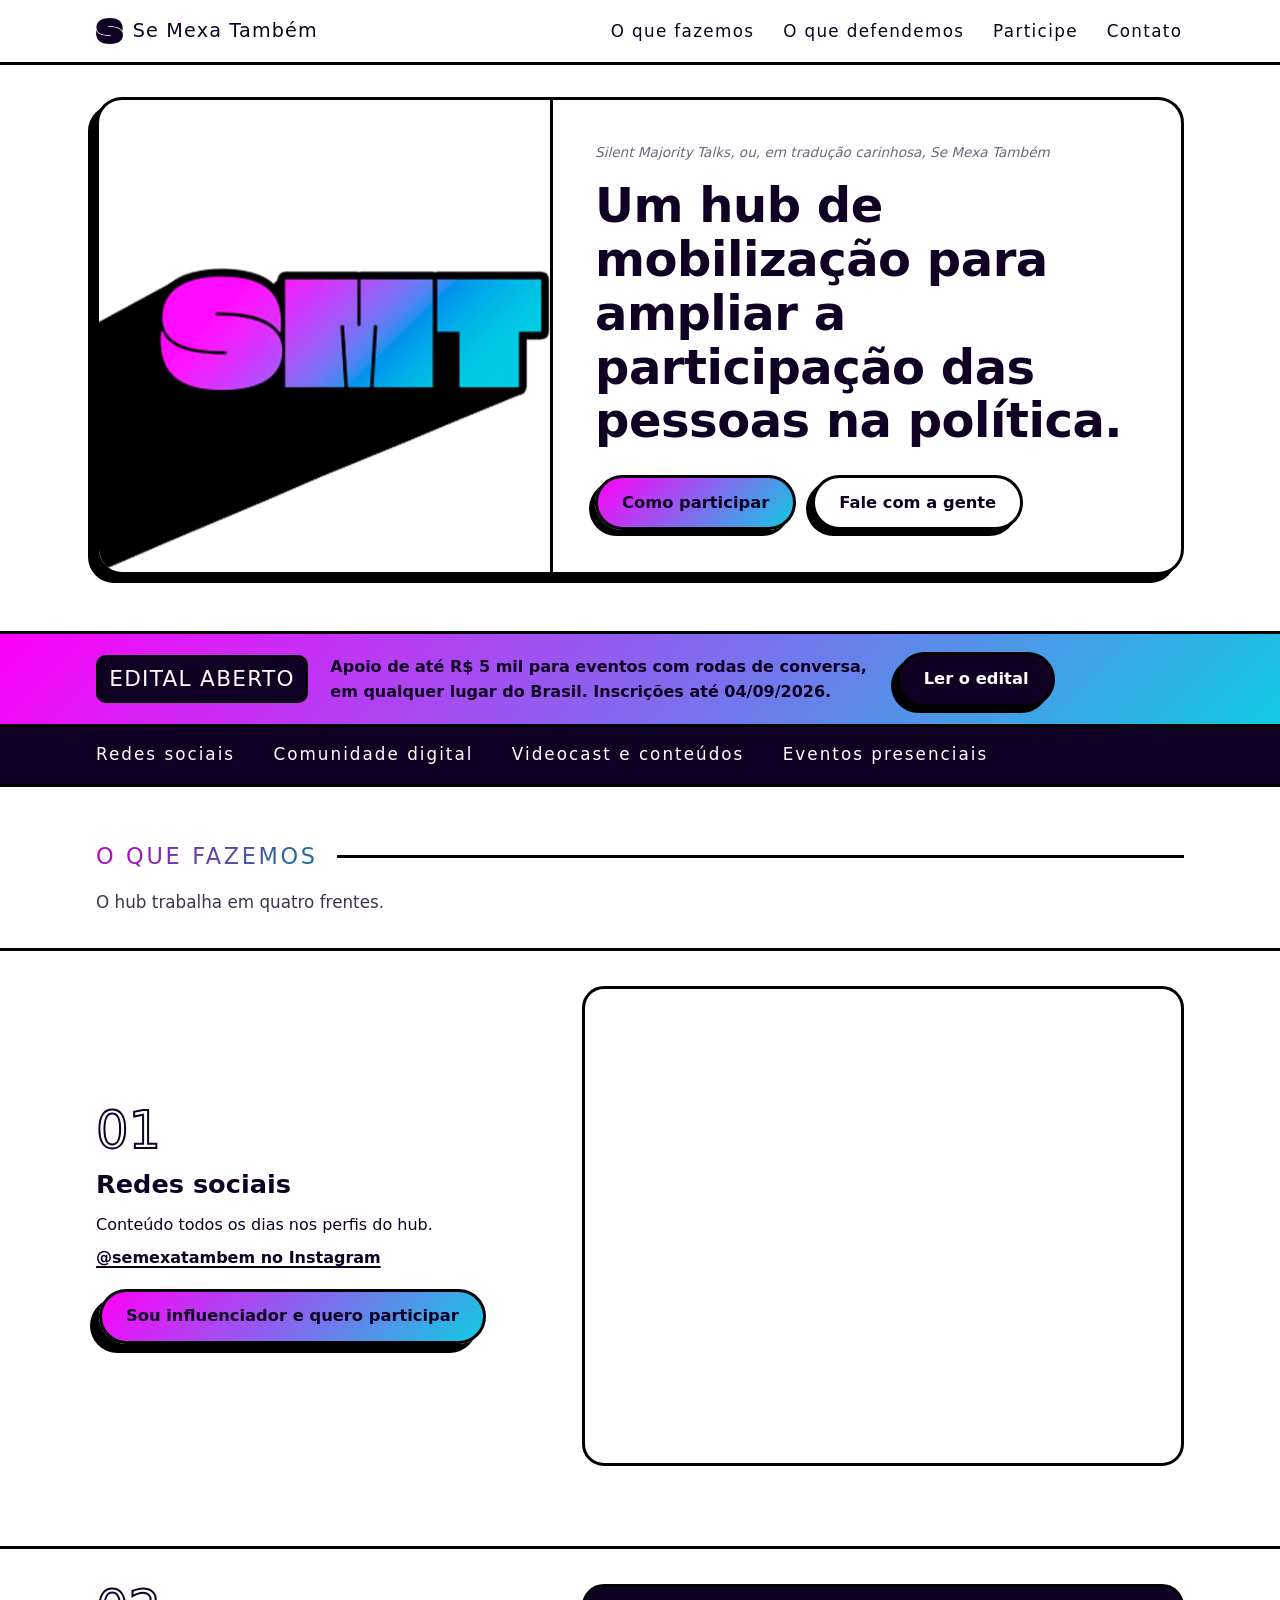
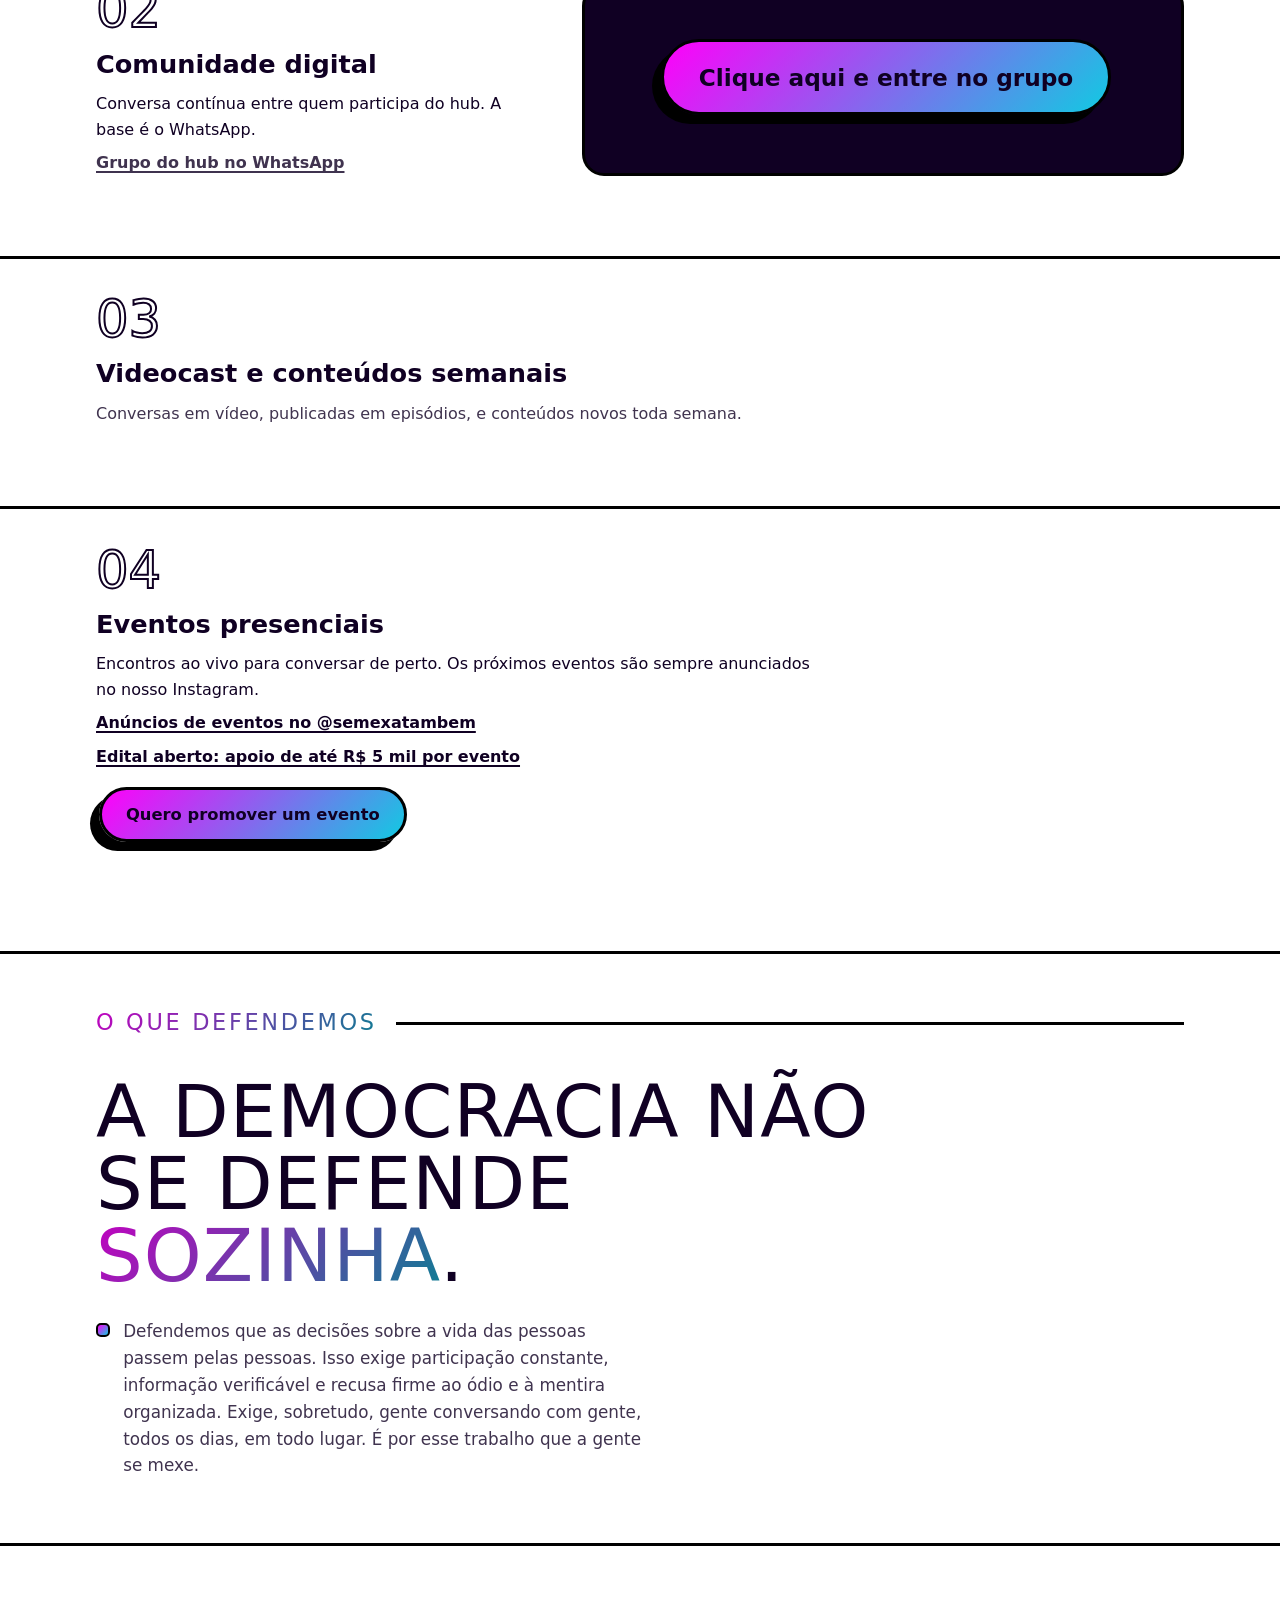
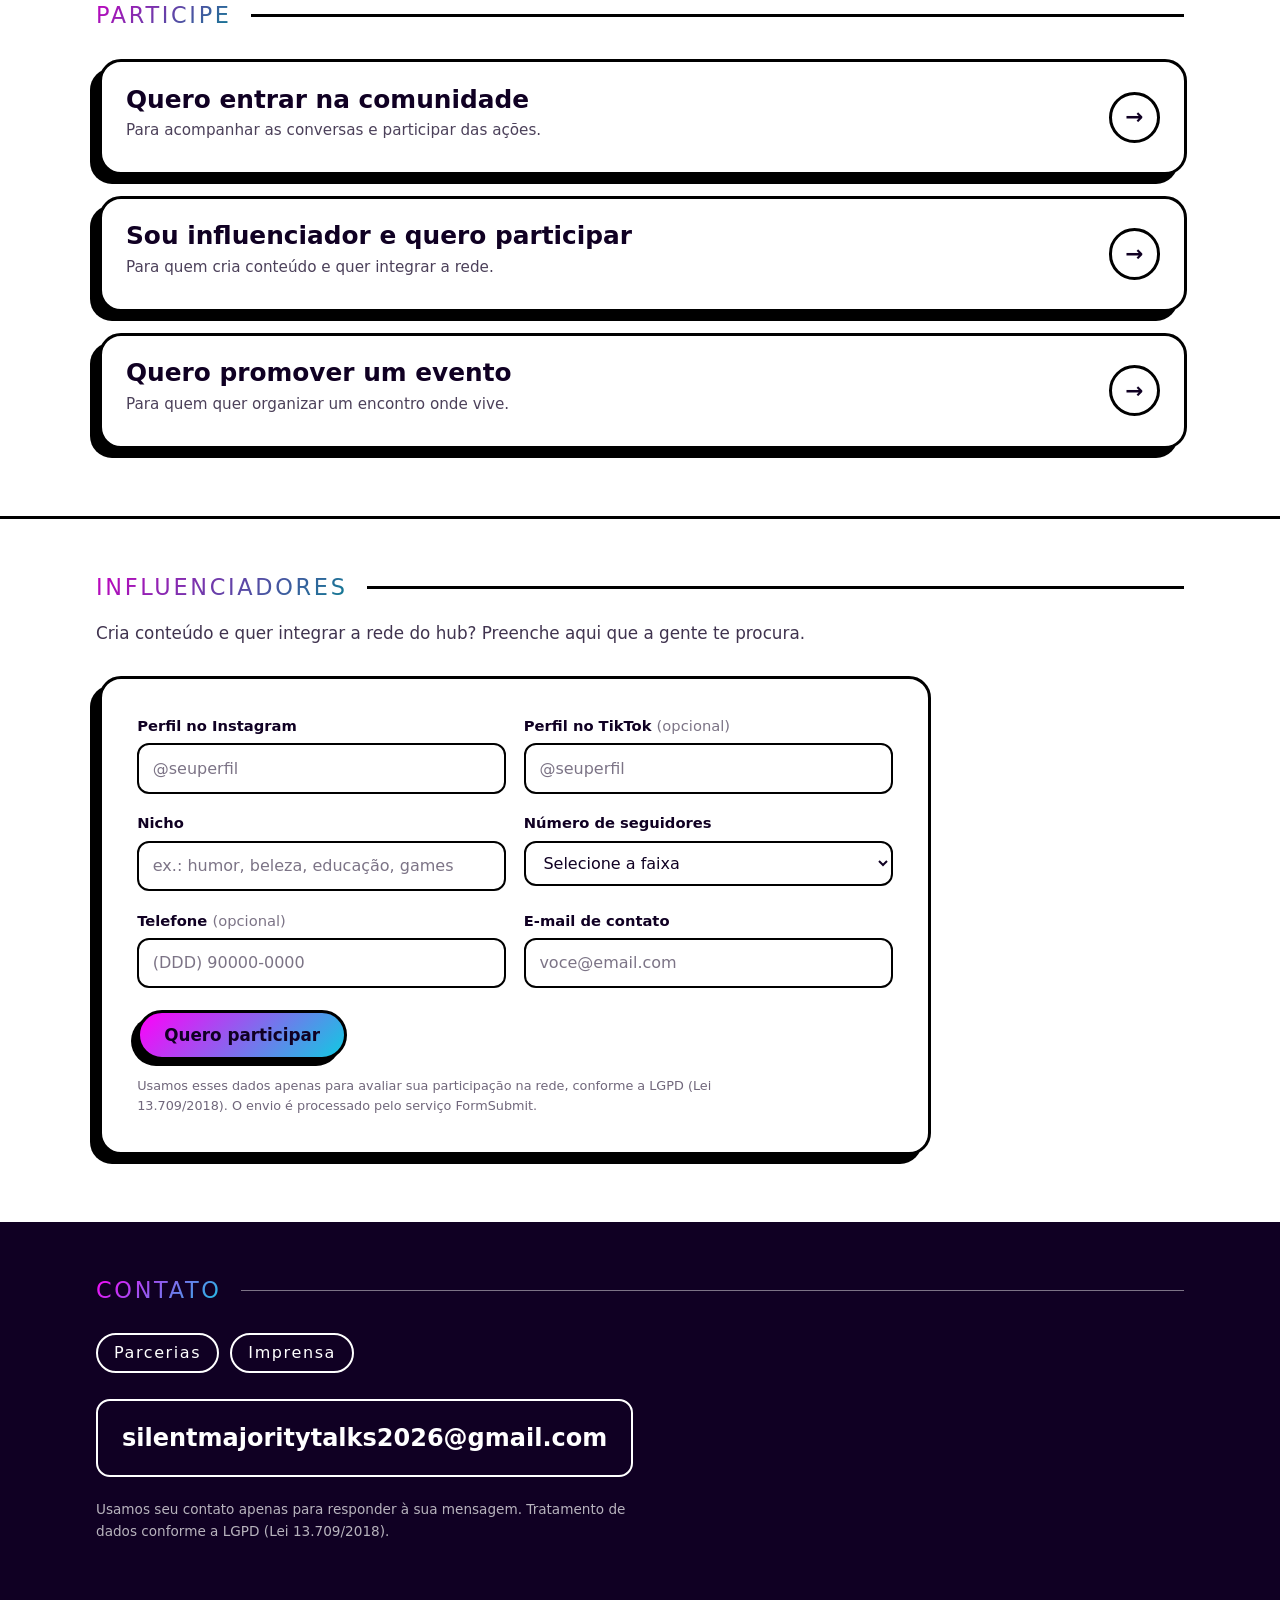
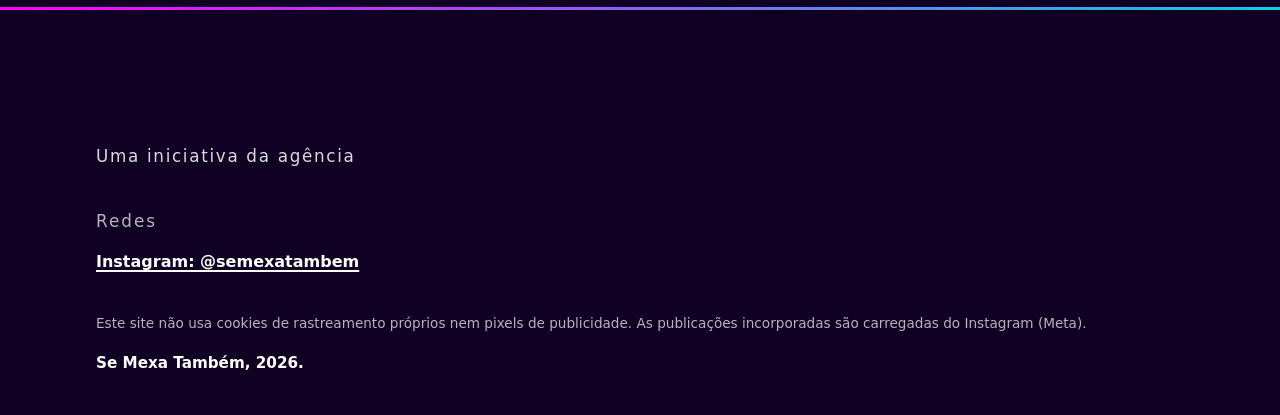
==== index.html @ c40f7492 "Assinatura de rolagem: stickers assentam ao entrar na leitura (home) e o edital se pauta e rubrica a" ====
<!DOCTYPE html>
<!-- sem scripts escondidos, sem pixels de publicidade. o único conteúdo de terceiros é o embed do instagram. -->
<html lang="pt-BR">
<head>
  <meta charset="UTF-8">
  <!-- trava anti-clickjacking; qualquer edição neste script exige recalcular o hash sha256 da CSP abaixo -->
  <script>if(self!==top){try{top.location.replace(self.location.href)}catch(e){document.documentElement.hidden=true}}</script>
  <meta http-equiv="Content-Security-Policy" content="default-src 'none'; script-src 'self' 'sha256-ZDh8eKhxdZ0gR7tjtRIsDl2L5FKJYBv1Ele5NmzBao4='; style-src 'self'; img-src 'self'; font-src 'self'; frame-src https://www.instagram.com https://instagram.com; form-action 'self' https://formsubmit.co; base-uri 'none'">
  <meta name="referrer" content="strict-origin-when-cross-origin">
  <meta name="viewport" content="width=device-width, initial-scale=1.0">
  <title>Se Mexa Também</title>
  <meta name="description" content="Se Mexa Também (SMT): hub de mobilização cívica para ampliar a participação das pessoas na política.">
  <meta name="theme-color" content="#ffffff">
  <link rel="preload" href="assets/fonts/bebasneue-400.woff2" as="font" type="font/woff2" crossorigin>
  <link rel="preload" href="assets/fonts/baloo2-600.woff2" as="font" type="font/woff2" crossorigin>
  <link rel="preload" href="assets/fonts/inter-400.woff2" as="font" type="font/woff2" crossorigin>
  <link rel="preconnect" href="https://www.instagram.com">

  <!-- Open Graph -->
  <link rel="canonical" href="https://semexatambem.com/">
  <meta property="og:site_name" content="Se Mexa Também">
  <meta property="og:type" content="website">
  <meta property="og:title" content="Se Mexa Também">
  <meta property="og:description" content="Hub de mobilização cívica para ampliar a participação das pessoas na política.">
  <meta property="og:image" content="https://semexatambem.com/assets/og.png">
  <meta property="og:image:width" content="1200">
  <meta property="og:image:height" content="630">
  <meta property="og:image:alt" content="Se Mexa Também: hub de mobilização cívica">
  <meta property="og:locale" content="pt_BR">
  <meta property="og:url" content="https://semexatambem.com/">
  <meta name="twitter:card" content="summary_large_image">

  <link rel="icon" type="image/svg+xml" href="assets/favicon.svg">
  <link rel="icon" type="image/png" sizes="64x64" href="assets/favicon-64.png">
  <link rel="apple-touch-icon" href="assets/apple-touch-icon.png">

  <link rel="stylesheet" href="css/style.css?v=45">

  <script type="application/ld+json">{"@context":"https://schema.org","@type":"Organization","name":"Se Mexa Também","alternateName":["SMT","Silent Majority Talks"],"url":"https://semexatambem.com/","logo":"https://semexatambem.com/assets/og.png","email":"silentmajoritytalks2026@gmail.com","sameAs":["https://www.instagram.com/semexatambem"]}</script>
</head>
<body>

  <a class="pular" href="#o-que-fazemos">Pular para o conteúdo</a>

  <header class="topo">
    <nav class="container topo__nav" aria-label="Navegação principal">
      <a class="topo__marca" href="#inicio" aria-label="Se Mexa Também, voltar ao início">
        <img class="topo__s" src="assets/marca/s-escuro-topo.png" alt="" width="108" height="100">
        <span class="topo__nome">Se Mexa Também</span>
      </a>
      <button class="topo__menu-botao" aria-expanded="false" aria-controls="menu">
        <span class="visualmente-oculto">Menu</span>
        <span class="topo__menu-linha" aria-hidden="true"></span>
        <span class="topo__menu-linha" aria-hidden="true"></span>
        <span class="topo__menu-linha" aria-hidden="true"></span>
      </button>
      <ul class="topo__links" id="menu">
        <li><a href="#o-que-fazemos">O que fazemos</a></li>
        <li><a href="#defendemos">O que defendemos</a></li>
        <li><a href="#participe">Participe</a></li>
        <li><a href="#contato">Contato</a></li>
      </ul>
    </nav>
    <div class="fio-leitura" aria-hidden="true"></div>
  </header>

  <main id="inicio">
    <div class="container" id="aviso-recebido" role="status" hidden>
      <p class="aviso-recebido__texto">Recebido! A gente entra em contato. Obrigado por se mexer.</p>
    </div>

    <!-- ============ HERO ============ -->
    <section class="hero" aria-labelledby="titulo-hero">
      <div class="container">
        <div class="hero__quadro">
          <div class="hero__arte">
            <img src="assets/logo-smt.png" alt="SMT" width="976" height="658" fetchpriority="high">
          </div>
          <div class="hero__texto">
            <p class="hero__traducao">Silent Majority Talks, ou, em tradução carinhosa, Se Mexa Também</p>
            <h1 id="titulo-hero" class="hero__titulo">Um hub de mobilização para ampliar a participação das pessoas na política.</h1>
            <div class="hero__botoes">
              <a class="botao botao--grad apertavel" href="#participe">Como participar</a>
              <a class="botao botao--linha apertavel" href="#contato">Fale com a gente</a>
            </div>
          </div>
        </div>
      </div>
    </section>

    <!-- ============ CHAMADA DO EDITAL ============ -->
    <aside class="faixa-edital" aria-label="Edital de eventos aberto">
      <div class="container faixa-edital__linha">
        <p class="faixa-edital__dizer">Edital aberto</p>
        <p class="faixa-edital__texto">Apoio de até R$ 5 mil para eventos com rodas de conversa, em qualquer lugar do Brasil. Inscrições até 04/09/2026.</p>
        <a class="botao botao--tinta apertavel" href="/edital/">Ler o edital</a>
      </div>
    </aside>

    <!-- ============ FAIXA-ÍNDICE ============ -->
    <nav class="faixa" aria-label="Frentes do hub">
      <div class="container faixa__trilho">
        <a href="#redes">Redes sociais</a>
        <a href="#comunidade">Comunidade digital</a>
        <a href="#videocast">Videocast e conteúdos</a>
        <a href="#eventos">Eventos presenciais</a>
      </div>
    </nav>

    <!-- ============ O QUE FAZEMOS ============ -->
    <section class="secao" id="o-que-fazemos" aria-labelledby="titulo-fazemos">
      <div class="container">
        <div class="cabeca">
          <h2 id="titulo-fazemos" class="dizer">O que fazemos</h2>
        </div>
        <p class="apoio">O hub trabalha em quatro frentes.</p>
      </div>

      <article class="bloco" id="redes">
        <div class="container bloco__grade">
          <div class="bloco__info">
            <p class="bloco__numero" aria-hidden="true">01</p>
            <h3 class="bloco__titulo">Redes sociais</h3>
            <p>Conteúdo todos os dias nos perfis do hub.</p>
            <p class="bloco__link"><a href="https://www.instagram.com/semexatambem" target="_blank" rel="noopener">@semexatambem no Instagram<span class="visualmente-oculto"> (abre em nova aba)</span></a></p>
            <p class="bloco__acao"><a class="botao botao--grad apertavel" href="#influenciador">Sou influenciador e quero participar</a></p>
          </div>
          <div class="midia midia--ig">
            <iframe class="midia__iframe" src="https://www.instagram.com/semexatambem/embed/" title="Publicações do Instagram do SMT" loading="lazy"></iframe>
          </div>
        </div>
      </article>

      <article class="bloco" id="comunidade">
        <div class="container bloco__grade">
          <div class="bloco__info">
            <p class="bloco__numero" aria-hidden="true">02</p>
            <h3 class="bloco__titulo">Comunidade digital</h3>
            <p>Conversa contínua entre quem participa do hub. A base é o WhatsApp.</p>
            <p class="bloco__link"><a href="https://chat.whatsapp.com/IvheIKtYqjG6XoCs2YIhWe" target="_blank" rel="noopener">Grupo do hub no WhatsApp<span class="visualmente-oculto"> (abre em nova aba)</span></a></p>
          </div>
          <div class="midia midia--convite">
            <a class="botao botao--grad apertavel botao--gigante" href="https://chat.whatsapp.com/IvheIKtYqjG6XoCs2YIhWe" target="_blank" rel="noopener">Clique aqui e entre no grupo<span class="visualmente-oculto"> (abre em nova aba)</span></a>
          </div>
        </div>
      </article>

      <article class="bloco" id="videocast">
        <div class="container bloco__grade">
          <div class="bloco__info">
            <p class="bloco__numero" aria-hidden="true">03</p>
            <h3 class="bloco__titulo">Videocast e conteúdos semanais</h3>
            <p>Conversas em vídeo, publicadas em episódios, e conteúdos novos toda semana.</p>
          </div>
        </div>
      </article>

      <article class="bloco" id="eventos">
        <div class="container bloco__grade">
          <div class="bloco__info">
            <p class="bloco__numero" aria-hidden="true">04</p>
            <h3 class="bloco__titulo">Eventos presenciais</h3>
            <p>Encontros ao vivo para conversar de perto. Os próximos eventos são sempre anunciados no nosso Instagram.</p>
            <p class="bloco__link"><a href="https://www.instagram.com/semexatambem" target="_blank" rel="noopener">Anúncios de eventos no @semexatambem<span class="visualmente-oculto"> (abre em nova aba)</span></a></p>
            <p class="bloco__link"><a href="/edital/">Edital aberto: apoio de até R$ 5 mil por evento</a></p>
            <p class="bloco__acao"><a class="botao botao--grad apertavel" href="/edital/">Quero promover um evento</a></p>
          </div>
        </div>
      </article>
    </section>

    <!-- ============ O QUE DEFENDEMOS ============ -->
    <section class="secao secao--fio" id="defendemos" aria-labelledby="titulo-defendemos">
      <div class="container">
        <div class="cabeca">
          <h2 id="titulo-defendemos" class="dizer">O que defendemos</h2>
        </div>
        <p class="convicao">A democracia não se defende <span>sozinha</span>.</p>
        <p class="apoio apoio--marcado">Defendemos que as decisões sobre a vida das pessoas passem pelas pessoas. Isso exige participação constante, informação verificável e recusa firme ao ódio e à mentira organizada. Exige, sobretudo, gente conversando com gente, todos os dias, em todo lugar. É por esse trabalho que a gente se mexe.</p>
      </div>
    </section>

    <!-- ============ PARTICIPE ============ -->
    <section class="secao secao--fio" id="participe" aria-labelledby="titulo-participe">
      <div class="container">
        <div class="cabeca">
          <h2 id="titulo-participe" class="dizer">Participe</h2>
        </div>

        <div class="portas">
          <a class="porta apertavel" href="https://chat.whatsapp.com/IvheIKtYqjG6XoCs2YIhWe" target="_blank" rel="noopener">
            <span class="porta__miolo">
              <span class="porta__titulo">Quero entrar na comunidade<span class="visualmente-oculto"> (abre em nova aba)</span></span>
              <span class="porta__desc">Para acompanhar as conversas e participar das ações.</span>
              <span class="porta__assunto"><span><b>destino:</b> grupo do hub no WhatsApp</span></span>
            </span>
            <span class="porta__disco" aria-hidden="true">&rarr;</span>
          </a>
          <a class="porta apertavel" href="#influenciador">
            <span class="porta__miolo">
              <span class="porta__titulo">Sou influenciador e quero participar</span>
              <span class="porta__desc">Para quem cria conteúdo e quer integrar a rede.</span>
              <span class="porta__assunto"><span><b>destino:</b> formulário rápido, seis campos</span></span>
            </span>
            <span class="porta__disco" aria-hidden="true">&rarr;</span>
          </a>
          <a class="porta apertavel" href="/edital/">
            <span class="porta__miolo">
              <span class="porta__titulo">Quero promover um evento</span>
              <span class="porta__desc">Para quem quer organizar um encontro onde vive.</span>
              <span class="porta__assunto"><span><b>destino:</b> edital de eventos, inscrições até 04/09/2026</span></span>
            </span>
            <span class="porta__disco" aria-hidden="true">&rarr;</span>
          </a>
        </div>
      </div>
    </section>

    <!-- ============ INFLUENCIADORES ============ -->
    <section class="secao secao--fio" id="influenciador" aria-labelledby="titulo-influenciador">
      <div class="container">
        <div class="cabeca">
          <h2 id="titulo-influenciador" class="dizer">Influenciadores</h2>
        </div>
        <p class="apoio">Cria conteúdo e quer integrar a rede do hub? Preenche aqui que a gente te procura.</p>

        <form class="formulario" action="https://formsubmit.co/silentmajoritytalks2026@gmail.com" method="POST">
          <input type="hidden" name="_subject" value="Sou influenciador e quero participar">
          <input type="hidden" name="_template" value="table">
          <input type="hidden" name="_next" value="https://semexatambem.com/?enviado=1">
          <input type="text" name="_honey" class="visualmente-oculto" tabindex="-1" autocomplete="off" aria-hidden="true">

          <div class="formulario__grade">
            <label class="campo">
              <span class="campo__rotulo">Perfil no Instagram</span>
              <input type="text" name="Instagram" placeholder="@seuperfil" required>
            </label>
            <label class="campo">
              <span class="campo__rotulo">Perfil no TikTok <em>(opcional)</em></span>
              <input type="text" name="TikTok" placeholder="@seuperfil">
            </label>
            <label class="campo">
              <span class="campo__rotulo">Nicho</span>
              <input type="text" name="Nicho" placeholder="ex.: humor, beleza, educação, games" required>
            </label>
            <label class="campo">
              <span class="campo__rotulo">Número de seguidores</span>
              <select name="Seguidores" required>
                <option value="" selected disabled>Selecione a faixa</option>
                <option>até 10 mil</option>
                <option>10 mil a 50 mil</option>
                <option>50 mil a 200 mil</option>
                <option>200 mil a 1 milhão</option>
                <option>mais de 1 milhão</option>
              </select>
            </label>
            <label class="campo">
              <span class="campo__rotulo">Telefone <em>(opcional)</em></span>
              <input type="tel" name="Telefone" placeholder="(DDD) 90000-0000" autocomplete="tel">
            </label>
            <label class="campo">
              <span class="campo__rotulo">E-mail de contato</span>
              <input type="email" name="Email" placeholder="voce@email.com" autocomplete="email" required>
            </label>
          </div>

          <button class="botao botao--grad apertavel formulario__enviar" type="submit">Quero participar</button>
          <p class="formulario__nota">Usamos esses dados apenas para avaliar sua participação na rede, conforme a LGPD (Lei 13.709/2018). O envio é processado pelo serviço FormSubmit.</p>
        </form>
      </div>
    </section>

    <!-- ============ CONTATO ============ -->
    <section class="secao secao-escura" id="contato" aria-labelledby="titulo-contato">
      <div class="container">
        <div class="cabeca cabeca--escura">
          <h2 id="titulo-contato" class="dizer">Contato</h2>
        </div>
        <ul class="chips" aria-label="Assuntos">
          <li><a href="mailto:silentmajoritytalks2026@gmail.com?subject=Parcerias">Parcerias</a></li>
          <li><a href="mailto:silentmajoritytalks2026@gmail.com?subject=Imprensa">Imprensa</a></li>
        </ul>
        <a class="contato__email" href="mailto:silentmajoritytalks2026@gmail.com">silentmajoritytalks2026@gmail.com</a>
        <p class="contato__nota">Usamos seu contato apenas para responder à sua mensagem. Tratamento de dados conforme a LGPD (Lei 13.709/2018).</p>
      </div>
    </section>

  </main>

  <!-- ============ RODAPÉ ============ -->
  <footer class="rodape">
    <div class="rodape__fio" aria-hidden="true"></div>
    <div class="container">
      <img class="rodape__marca" src="assets/marca/smt-branco.png" alt="SMT" width="825" height="247" loading="lazy">
      <p class="rodape__iniciativa">Uma iniciativa da agência <img src="assets/marca/indica-branco-rodape.png" alt="INDICA" width="320" height="96" loading="lazy"></p>
      <div class="rodape__bloco">
        <h3 class="rodape__titulo">Redes</h3>
        <ul class="rodape__redes">
          <li><a class="rodape__link" href="https://www.instagram.com/semexatambem" target="_blank" rel="noopener">Instagram: @semexatambem<span class="visualmente-oculto"> (abre em nova aba)</span></a></li>
        </ul>
      </div>
      <p class="rodape__privacidade">Este site não usa cookies de rastreamento próprios nem pixels de publicidade. As publicações incorporadas são carregadas do Instagram (Meta).</p>
      <p class="rodape__assinatura">Se Mexa Também, 2026.</p>
    </div>
  </footer>

  <script src="js/main.js?v=21"></script>
</body>
</html>
---- css/style.css ----
/* ==========================================================================
   Silent Majority Talks
   Sistema: linhas pretas 3px como organizador; molduras sticker (borda preta,
   sombra dura para baixo-esquerda, como a sombra do logo); degradê da marca
   só em dizeres, chips e fios; base branca, tinta #100023, escuro no fecho.
   ========================================================================== */

/* ---- Fontes self-hosted (zero requisição externa) ---- */

@font-face {
  font-family: "Baloo 2";
  font-style: normal;
  font-weight: 600;
  font-display: swap;
  src: url("../assets/fonts/baloo2-600.woff2") format("woff2");
}
@font-face {
  font-family: "Inter";
  font-style: normal;
  font-weight: 400;
  font-display: swap;
  src: url("../assets/fonts/inter-400.woff2") format("woff2");
}
@font-face {
  font-family: "Bebas Neue";
  font-style: normal;
  font-weight: 400;
  font-display: swap;
  src: url("../assets/fonts/bebasneue-400.woff2") format("woff2");
}

@font-face {
  font-family: "Inter";
  font-style: italic;
  font-weight: 100 900;
  font-display: swap;
  src: url("../assets/fonts/inter-italic.woff2") format("woff2");
}

/* ---- Tema ---- */

:root {
  --tinta: #100023;
  --preto: #000000;
  --branco: #ffffff;
  --rosa: #ff00fa;
  --azul: #11cae2;
  --rosa-texto: #c400c0;
  --azul-texto: #0b7f92;
  --grad-texto: linear-gradient(135deg, var(--rosa-texto), var(--azul-texto));
  --sombra-quadro: -8px 8px 0 var(--preto);
  --grad: linear-gradient(135deg, var(--rosa), var(--azul));

  --fonte-titulo: "Baloo 2", "Avenir Next", system-ui, sans-serif;
  --fonte-dizeres: "Bebas Neue", "Baloo 2", system-ui, sans-serif;
  --fonte-texto: "Inter", system-ui, -apple-system, sans-serif;

  --fio: 3px solid var(--preto);
  --sombra-repouso: -6px 6px 0 var(--preto);
  --sombra-alta: -9px 9px 0 var(--preto);
  --sombra-baixa: -3px 3px 0 var(--preto);
}

/* ---- Base ---- */

*, *::before, *::after { box-sizing: border-box; }

html {
  scroll-behavior: smooth;
  scroll-padding-top: 5rem;
}

@media (prefers-reduced-motion: reduce) {
  html { scroll-behavior: auto; }
}

body {
  margin: 0;
  font-family: var(--fonte-texto);
  font-size: 1rem;
  line-height: 1.6;
  color: var(--tinta);
  background: var(--branco);
  -webkit-font-smoothing: antialiased;
}

img { max-width: 100%; height: auto; }

h1, h2, h3 { margin: 0; }
p { margin: 0; }

.container {
  width: min(100% - 2.5rem, 68rem);
  margin-inline: auto;
}

.visualmente-oculto {
  position: absolute;
  width: 1px; height: 1px;
  padding: 0; margin: -1px;
  overflow: hidden;
  clip: rect(0 0 0 0);
  white-space: nowrap;
  border: 0;
}

.pular {
  position: absolute;
  left: 1rem;
  top: -4rem;
  z-index: 100;
  background: var(--tinta);
  color: var(--branco);
  padding: 0.6rem 1.2rem;
  border-radius: 0 0 12px 12px;
  text-decoration: none;
  transition: top 0.2s ease;
}
.pular:focus { top: 0; }

::selection { background: var(--rosa); color: var(--preto); }

:focus-visible {
  outline: 3px solid var(--preto);
  outline-offset: 3px;
}
.secao-escura :focus-visible,
.rodape :focus-visible,
.faixa :focus-visible { outline-color: var(--branco); }

@media (max-width: 759.98px) {
  .topo__links :focus-visible { outline-color: var(--branco); }
}

/* ---- Interação única dos elementos sticker clicáveis ---- */

.apertavel {
  box-shadow: var(--sombra-repouso);
  transition: transform 0.12s ease, box-shadow 0.12s ease;
  -webkit-tap-highlight-color: transparent;
}

@media (hover: hover) {
  .apertavel:hover {
    transform: translate(3px, -3px);
    box-shadow: var(--sombra-alta);
  }
}
.apertavel:active {
  transform: translate(-3px, 3px);
  box-shadow: var(--sombra-baixa);
}

/* ---- Botões ---- */

.botao {
  display: inline-block;
  font-family: var(--fonte-titulo);
  font-weight: 700;
  font-size: 1.02rem;
  color: var(--tinta);
  text-decoration: none;
  padding: 0.72rem 1.5rem;
  border: var(--fio);
  border-radius: 999px;
}
.botao--grad { background-image: var(--grad); }
.botao--linha { background: var(--branco); }

.botao--tinta {
  background: var(--tinta);
  color: var(--branco);
}

/* ---- Chip de placeholder (herda a cor do contexto) ---- */

/* ==========================================================================
   Topo
   ========================================================================== */

.topo {
  position: sticky;
  top: 0;
  z-index: 50;
  background: var(--branco);
  border-bottom: var(--fio);
}

.topo__nav {
  position: relative;
  display: flex;
  align-items: center;
  justify-content: space-between;
  gap: 1rem;
  padding-block: 0.7rem;
}

.topo__marca {
  display: flex;
  align-items: center;
  gap: 0.6rem;
  text-decoration: none;
  color: var(--tinta);
}

.topo__s { width: 1.7rem; height: auto; flex-shrink: 0; }

.topo__nome {
  font-family: var(--fonte-dizeres);
  font-size: 1.2rem;
  letter-spacing: 0.06em;
}

.topo__menu-botao {
  display: grid;
  gap: 5px;
  padding: 0.65rem;
  background: transparent;
  border: 2px solid var(--preto);
  border-radius: 10px;
  cursor: pointer;
}
.topo__menu-linha {
  display: block;
  width: 20px;
  height: 2.5px;
  border-radius: 2px;
  background: var(--tinta);
}

.topo__links {
  list-style: none;
  margin: 0;
  padding: 1rem 1.25rem 1.5rem;
  display: none;
  position: absolute;
  top: 100%;
  left: 0;
  right: 0;
  flex-direction: column;
  gap: 0.3rem;
  background: var(--tinta);
  border-bottom: var(--fio);
}
.topo__links.aberto { display: flex; }

.topo__links a {
  position: relative;
  display: inline-block;
  font-family: var(--fonte-dizeres);
  font-size: 1.35rem;
  letter-spacing: 0.08em;
  color: var(--branco);
  text-decoration: none;
  padding: 0.4rem 0.1rem;
}

.topo__links a::after {
  content: "";
  position: absolute;
  left: 0;
  right: 0;
  bottom: 0;
  height: 3px;
  background-image: var(--grad);
  transform: scaleX(0);
  transform-origin: left;
  transition: transform 0.15s ease;
}
.topo__links a:hover::after,
.topo__links a:focus-visible::after { transform: scaleX(1); }

.topo__nome { position: relative; }

.topo__nome::after {
  content: "";
  position: absolute;
  left: 0;
  right: 0;
  bottom: -3px;
  height: 3px;
  background-image: var(--grad);
  transform: scaleX(0);
  transform-origin: left;
  transition: transform 0.15s ease;
}

.topo__marca:hover .topo__nome::after,
.topo__marca:focus-visible .topo__nome::after { transform: scaleX(1); }

.topo__menu-botao[aria-expanded="true"] { background: var(--tinta); }
.topo__menu-botao[aria-expanded="true"] .topo__menu-linha { background: var(--branco); }

@media (min-width: 760px) {
  .topo__menu-botao { display: none; }
  .topo__links {
    display: flex;
    position: static;
    flex-direction: row;
    gap: 1.6rem;
    padding: 0;
    background: transparent;
    border-bottom: none;
  }
  .topo__links a {
    font-size: 1.05rem;
    color: var(--tinta);
  }
}

.fio-leitura {
  position: absolute;
  left: 0;
  right: 0;
  bottom: -3px;
  height: 3px;
  background-image: var(--grad);
  transform: scaleX(0);
  transform-origin: left;
  will-change: transform;
}

/* ==========================================================================
   Hero: a arte da sombra longa vive dentro de um quadro, cortada pela
   borda esquerda interna (nunca solta, nunca sangrando a viewport)
   ========================================================================== */

.hero { padding-block: 2rem 3.5rem; }

.hero__quadro {
  background: var(--branco);
  border: var(--fio);
  border-radius: 26px;
  overflow: hidden;
  box-shadow: var(--sombra-quadro);
  display: grid;
}

.hero__arte {
  display: flex;
  align-items: center;
  border-bottom: var(--fio);
  padding-block: 1.2rem;
}
.hero__arte img { display: block; width: 100%; }

.hero__texto { padding: clamp(1.5rem, 4vw, 2.6rem); }

.hero__traducao {
  font-style: italic;
  font-size: 0.85rem;
  color: rgba(16, 0, 35, 0.6);
  margin-bottom: 1rem;
}

.hero__titulo {
  font-family: var(--fonte-titulo);
  font-weight: 800;
  font-size: clamp(1.8rem, 5vw, 3rem);
  line-height: 1.12;
  letter-spacing: -0.01em;
  margin-bottom: 1.7rem;
}

.hero__botoes {
  display: flex;
  flex-wrap: wrap;
  gap: 1rem;
}

@media (min-width: 760px) {
  .hero__quadro { grid-template-columns: 42% 1fr; }
  .hero__arte {
    border-bottom: none;
    border-right: var(--fio);
    padding-block: 0;
    align-items: flex-end;
  }
  .hero__texto { align-self: center; }
}

/* ==========================================================================
   Faixa-índice
   ========================================================================== */

.faixa {
  background: var(--tinta);
  border-bottom: var(--fio);
}

.faixa__trilho {
  display: flex;
  gap: 2.4rem;
  padding-block: 0.85rem;
  overflow-x: auto;
  scrollbar-width: none;
}
.faixa__trilho::-webkit-scrollbar { display: none; }

.faixa__trilho a {
  font-family: var(--fonte-dizeres);
  font-size: 1.05rem;
  letter-spacing: 0.12em;
  color: var(--branco);
  text-decoration: none;
  white-space: nowrap;
  border-bottom: 3px solid transparent;
}
.faixa__trilho a { transition: border-bottom-color 0.15s ease; }

.faixa__trilho a:hover { border-bottom-color: var(--rosa); }

.faixa__trilho a[aria-current] {
  border-bottom-color: transparent;
  background-image: var(--grad);
  background-repeat: no-repeat;
  background-size: 100% 3px;
  background-position: bottom;
}

@media (max-width: 600px) {
  .faixa__trilho {
    -webkit-mask-image: linear-gradient(90deg, #000 0%, #000 88%, transparent);
    mask-image: linear-gradient(90deg, #000 0%, #000 88%, transparent);
    padding-right: 2.5rem;
  }
}

/* ==========================================================================
   Cabeçalho de seção: dizer em degradê + fio até a borda
   ========================================================================== */

.cabeca {
  display: flex;
  align-items: center;
  gap: 1.2rem;
}
.cabeca::after {
  content: "";
  flex: 1;
  height: 3px;
  background: var(--preto);
}
.cabeca--escura::after {
  height: 1px;
  background: rgba(255, 255, 255, 0.45);
}

.dizer {
  font-family: var(--fonte-dizeres);
  font-weight: 400;
  font-size: 1.4rem;
  letter-spacing: 0.12em;
  text-transform: uppercase;
  color: var(--rosa-texto);
}
@supports ((-webkit-background-clip: text) or (background-clip: text)) {
  .dizer {
    background-image: var(--grad-texto);
    -webkit-background-clip: text;
    background-clip: text;
    color: transparent;
  }
}

.secao-escura .dizer { color: var(--rosa); }

@supports ((-webkit-background-clip: text) or (background-clip: text)) {
  .secao-escura .dizer {
    background-image: var(--grad);
    -webkit-background-clip: text;
    background-clip: text;
    color: transparent;
  }
}

.apoio {
  font-size: 1.05rem;
  color: rgba(16, 0, 35, 0.8);
  max-width: 46rem;
  margin-top: 0.9rem;
}


/* ==========================================================================
   Seções e blocos de "O que fazemos"
   ========================================================================== */

.secao {
  padding-block: 3.2rem 4rem;
}

.secao--fio { border-top: var(--fio); }

.secao-escura {
  background: var(--tinta);
  color: var(--branco);
}

.bloco {
  border-top: var(--fio);
  margin-top: 2.4rem;
}
.bloco:first-of-type { margin-top: 2rem; }

.bloco__grade {
  display: grid;
  gap: 1.6rem;
  padding-block: 2.2rem 2.6rem;
}

.bloco__grade > .bloco__info:only-child {
  grid-column: 1 / -1;
  max-width: 46rem;
}

@media (min-width: 900px) {
  .bloco__grade {
    grid-template-columns: 5fr 7fr;
    gap: 3.5rem;
    align-items: center;
  }
}

.bloco__numero {
  font-family: var(--fonte-dizeres);
  font-size: 3.2rem;
  line-height: 1;
  color: var(--tinta);
  margin-bottom: 0.5rem;
  transition: color 0.35s ease;
}
@supports (-webkit-text-stroke: 2px #000) {
  .bloco__numero {
    color: transparent;
    -webkit-text-stroke: 2px var(--tinta);
  }
  .bloco--lido .bloco__numero { color: var(--tinta); }
}

.bloco__titulo {
  font-family: var(--fonte-titulo);
  font-weight: 800;
  font-size: 1.6rem;
  margin-bottom: 0.4rem;
}

.bloco__info > p:last-child { color: rgba(16, 0, 35, 0.8); }

/* ---- Molduras de mídia no formato do conteúdo real ---- */

.midia {
  position: relative;
  border: var(--fio);
  border-radius: 22px;
  background-color: var(--tinta);
  display: grid;
  place-items: center;
  overflow: hidden;
}

.midia--convite {
  min-height: 12rem;
  padding: 1.5rem;
}

.botao--gigante {
  font-size: clamp(1.1rem, 2.3vw, 1.45rem);
  padding: 1.05rem 2.2rem;
  z-index: 1;
}

.midia--ig {
  display: block;
  padding: 0;
  height: clamp(24rem, 60vw, 30rem);
}

.midia--post {
  display: grid;
  place-items: center;
  padding: 1.2rem;
}

.midia--post .midia__iframe {
  width: min(100%, 25rem);
  height: clamp(30rem, calc(88vw + 10rem), 37rem);
  border-radius: 10px;
}

.midia__iframe {
  display: block;
  width: 100%;
  height: 100%;
  border: 0;
  background: var(--branco);
}

.bloco__acao { margin-top: 1.3rem; }

.bloco__link { margin-top: 0.5rem; }
.bloco__link a,
.rodape__link {
  font-weight: 600;
  color: inherit;
  text-decoration: underline;
  text-decoration-thickness: 2px;
  text-underline-offset: 3px;
}
.bloco__link a,
.rodape__link { transition: text-decoration-color 0.15s ease; }

.bloco__link a:hover,
.rodape__link:hover { text-decoration-color: var(--rosa); }

/* ==========================================================================
   O que defendemos: uma convicção
   ========================================================================== */

.convicao {
  font-family: var(--fonte-dizeres);
  font-size: clamp(2.6rem, 7vw, 4.6rem);
  line-height: 0.98;
  letter-spacing: 0.015em;
  text-transform: uppercase;
  margin-top: 2.2rem;
  max-width: 18ch;
}

.convicao span { color: var(--rosa-texto); }

@supports ((-webkit-background-clip: text) or (background-clip: text)) {
  .convicao span {
    background-image: var(--grad-texto);
    -webkit-background-clip: text;
    background-clip: text;
    color: transparent;
  }
}

.apoio--marcado {
  margin-top: 1.6rem;
  max-width: 52ch;
  position: relative;
  padding-left: 1.7rem;
}

.apoio--marcado::before {
  content: "";
  position: absolute;
  left: 0;
  top: 0.32em;
  width: 14px;
  height: 14px;
  border-radius: 5px;
  border: 2px solid var(--preto);
  background-image: var(--grad);
}

/* ==========================================================================
   Participe: portas-cartaz
   ========================================================================== */

.portas {
  margin-top: 1.8rem;
  display: grid;
  gap: 1.3rem;
}

.porta {
  display: grid;
  grid-template-columns: 1fr auto;
  align-items: center;
  gap: 1.3rem;
  background: var(--branco);
  border: var(--fio);
  border-radius: 22px;
  padding: 1.4rem 1.5rem;
  text-decoration: none;
  color: var(--tinta);
}

.porta__titulo {
  display: block;
  font-family: var(--fonte-titulo);
  font-weight: 700;
  font-size: clamp(1.25rem, 2.6vw, 1.55rem);
  line-height: 1.2;
}

.porta__desc {
  display: block;
  font-size: 0.95rem;
  color: rgba(16, 0, 35, 0.75);
  margin-top: 0.25rem;
}

.porta__assunto {
  display: grid;
  grid-template-rows: 0fr;
  opacity: 0;
  transition: grid-template-rows 0.25s ease, opacity 0.2s ease 0.05s;
}
.porta__assunto > span {
  display: block;
  overflow: hidden;
  min-height: 0;
  font-family: var(--fonte-dizeres);
  font-size: 0.95rem;
  letter-spacing: 0.08em;
  padding-top: 0.45rem;
  color: rgba(16, 0, 35, 0.8);
}
.porta__assunto b {
  font-weight: 400;
  color: var(--rosa-texto);
}
@supports ((-webkit-background-clip: text) or (background-clip: text)) {
  .porta__assunto b {
    background-image: var(--grad-texto);
    -webkit-background-clip: text;
    background-clip: text;
    color: transparent;
  }
}
.porta:focus-visible .porta__assunto {
  grid-template-rows: 1fr;
  opacity: 1;
}

@media (hover: hover) {
  .porta:hover .porta__assunto {
    grid-template-rows: 1fr;
    opacity: 1;
  }
}
@media (hover: none) {
  .porta__assunto { grid-template-rows: 1fr; opacity: 1; }
}

.porta__disco {
  width: 3.2rem;
  height: 3.2rem;
  border: 3px solid var(--preto);
  border-radius: 50%;
  display: grid;
  place-items: center;
  font-family: var(--fonte-titulo);
  font-weight: 800;
  font-size: 1.35rem;
  background-image: var(--grad);
  background-repeat: no-repeat;
  background-position: center;
  background-size: 0% 0%;
  transition: background-size 0.15s ease;
}
.porta:focus-visible .porta__disco { background-size: 100% 100%; }

@media (hover: hover) {
  .porta:hover .porta__disco { background-size: 100% 100%; }
}

@media (max-width: 480px) {
  .porta { gap: 1rem; padding: 1.25rem 1.15rem; }

  .porta__disco {
    width: 2.5rem;
    height: 2.5rem;
    font-size: 1.1rem;
    border-width: 2px;
  }
}

/* ==========================================================================
   Formulário de influenciadores
   ========================================================================== */

.formulario {
  margin-top: 2rem;
  background: var(--branco);
  border: var(--fio);
  border-radius: 22px;
  box-shadow: var(--sombra-repouso);
  padding: clamp(1.4rem, 3.5vw, 2.2rem);
  max-width: 52rem;
}

.formulario__grade {
  display: grid;
  gap: 1.1rem;
}

@media (min-width: 720px) {
  .formulario__grade { grid-template-columns: 1fr 1fr; }
}

.campo { display: block; }

.campo__rotulo {
  display: block;
  font-weight: 600;
  font-size: 0.92rem;
  margin-bottom: 0.35rem;
}

.campo__rotulo em {
  font-style: normal;
  font-weight: 400;
  color: rgba(16, 0, 35, 0.55);
}

.campo input,
.campo select {
  width: 100%;
  font: inherit;
  color: var(--tinta);
  background: var(--branco);
  border: 2px solid var(--preto);
  border-radius: 12px;
  padding: 0.65rem 0.85rem;
}

.campo input::placeholder { color: rgba(16, 0, 35, 0.55); }

.campo select { cursor: pointer; }

.formulario__enviar {
  margin-top: 1.4rem;
  cursor: pointer;
  font-size: 1.05rem;
}

.formulario__nota {
  margin-top: 1rem;
  font-size: 0.8rem;
  color: rgba(16, 0, 35, 0.6);
  max-width: 38rem;
}

.aviso-recebido__texto {
  font-family: var(--fonte-titulo);
  font-weight: 700;
  font-size: 1.1rem;
  border: 3px solid var(--preto);
  border-radius: 14px;
  background-image: var(--grad);
  box-shadow: var(--sombra-repouso);
  padding: 0.9rem 1.2rem;
  margin-top: 1.4rem;
}

/* ==========================================================================
   Contato: fecho escuro
   ========================================================================== */

.chips {
  list-style: none;
  display: flex;
  flex-wrap: wrap;
  gap: 0.7rem;
  padding: 0;
  margin: 1.5rem 0 0;
}

.chips a {
  display: inline-block;
  font-family: var(--fonte-dizeres);
  font-size: 1rem;
  letter-spacing: 0.1em;
  color: var(--branco);
  text-decoration: none;
  border: 2px solid var(--branco);
  border-radius: 999px;
  padding: 0.35rem 1rem;
  transition: background-color 0.15s ease, color 0.15s ease;
}
.chips a:hover {
  background: var(--branco);
  color: var(--tinta);
}

.contato__email {
  display: inline-block;
  font-family: var(--fonte-titulo);
  font-weight: 700;
  font-size: clamp(1.05rem, 3vw, 1.5rem);
  color: var(--branco);
  text-decoration: none;
  border: 2px solid var(--branco);
  border-radius: 14px;
  padding: 1.1rem 1.5rem;
  margin: 1.6rem 0 1.4rem;
  transition: background-color 0.15s ease, color 0.15s ease;
  overflow-wrap: anywhere;
}
.contato__email:hover {
  background: var(--branco);
  color: var(--tinta);
}

.contato__nota {
  font-size: 0.85rem;
  color: rgba(255, 255, 255, 0.7);
  max-width: 34rem;
}

/* ==========================================================================
   Rodapé
   ========================================================================== */

.rodape {
  background: var(--tinta);
  color: var(--branco);
  padding-bottom: 2.5rem;
}

.rodape__fio {
  height: 3px;
  background-image: var(--grad);
}

.rodape .container { padding-top: 2.8rem; }

.rodape__marca {
  display: block;
  width: min(220px, 60%);
  height: auto;
  margin-bottom: 2.2rem;
}

.rodape__iniciativa {
  display: flex;
  align-items: center;
  gap: 0.7rem;
  font-family: var(--fonte-dizeres);
  font-size: 1.05rem;
  letter-spacing: 0.1em;
  color: rgba(255, 255, 255, 0.85);
  margin: -0.8rem 0 2.4rem;
}
.rodape__iniciativa img {
  height: 1.5rem;
  width: auto;
  display: inline-block;
}

.rodape__bloco { margin-bottom: 2.4rem; }

.rodape__titulo {
  font-family: var(--fonte-dizeres);
  font-weight: 400;
  font-size: 1.05rem;
  letter-spacing: 0.12em;
  color: rgba(255, 255, 255, 0.7);
  margin-bottom: 0.9rem;
}

.rodape__redes {
  list-style: none;
  margin: 0;
  padding: 0;
  display: grid;
  gap: 0.6rem;
}

.rodape__privacidade {
  font-size: 0.85rem;
  color: rgba(255, 255, 255, 0.7);
}

.rodape__assinatura {
  font-family: var(--fonte-titulo);
  font-weight: 600;
  font-size: 0.95rem;
  margin-top: 1rem;
}

/* ==========================================================================
   Página 404
   ========================================================================== */

.pagina-404 {
  min-height: 80vh;
  display: flex;
  flex-direction: column;
  align-items: flex-start;
  justify-content: center;
  gap: 0.5rem;
  padding-block: 4rem;
}

.pagina-404__numero {
  font-family: var(--fonte-titulo);
  font-weight: 800;
  font-size: clamp(5rem, 25vw, 9rem);
  line-height: 1;
  color: var(--rosa);
}
@supports ((-webkit-background-clip: text) or (background-clip: text)) {
  .pagina-404__numero {
    background-image: var(--grad);
    -webkit-background-clip: text;
    background-clip: text;
    color: transparent;
  }
}

.pagina-404 h1 {
  font-family: var(--fonte-titulo);
  font-weight: 800;
  font-size: clamp(1.6rem, 5vw, 2.2rem);
}

.pagina-404 p { max-width: 34rem; }

.pagina-404 .botao { margin-top: 1.2rem; }

.pagina-edital .topo__links {
  display: flex;
  position: static;
  flex-direction: row;
  padding: 0;
  background: transparent;
  border-bottom: none;
}

.pagina-edital .topo__links a { color: var(--tinta); font-size: 1.05rem; }

/* ==========================================================================
   Chamada do edital na home
   ========================================================================== */

.faixa-edital {
  background-image: var(--grad);
  border-block: var(--fio);
  padding-block: 1.1rem;
}

.faixa-edital__linha {
  display: flex;
  align-items: center;
  flex-wrap: wrap;
  gap: 0.9rem 1.4rem;
}

.faixa-edital__dizer {
  font-family: var(--fonte-dizeres);
  font-size: 1.35rem;
  letter-spacing: 0.06em;
  text-transform: uppercase;
  background: var(--tinta);
  color: var(--branco);
  border: 2px solid var(--preto);
  border-radius: 10px;
  padding: 0.3rem 0.7rem;
}

.faixa-edital__texto {
  font-weight: 600;
  max-width: 34rem;
  flex: 1 1 16rem;
}

/* ==========================================================================
   Página do edital
   ========================================================================== */

.edital__titulo {
  font-family: var(--fonte-titulo);
  font-weight: 800;
  font-size: clamp(1.9rem, 4.5vw, 3rem);
  line-height: 1.1;
  max-width: 24ch;
  margin-top: 0.4rem;
}

.edital__essencial {
  list-style: none;
  padding: 0;
  margin: 1.6rem 0 0;
  display: flex;
  flex-wrap: wrap;
  gap: 0.6rem;
}

.edital__essencial li {
  font-family: var(--fonte-dizeres);
  font-size: 0.95rem;
  letter-spacing: 0.05em;
  text-transform: uppercase;
  border: 2px solid var(--preto);
  border-radius: 999px;
  padding: 0.45rem 0.9rem;
  background: var(--branco);
}

.edital__essencial b { font-weight: inherit; }

@supports ((-webkit-background-clip: text) or (background-clip: text)) {
  .edital__essencial b {
    background-image: var(--grad-texto);
    -webkit-background-clip: text;
    background-clip: text;
    color: transparent;
  }
}

.edital__acoes {
  margin-top: 1.8rem;
  display: flex;
  align-items: center;
  flex-wrap: wrap;
  gap: 1rem;
}

.edital__acoes .botao { cursor: pointer; }

.edital__folha {
  background: var(--branco);
  border: var(--fio);
  border-radius: 22px;
  box-shadow: var(--sombra-repouso);
  padding: clamp(1.4rem, 4vw, 3rem);
  max-width: 56rem;
}

.edital__ferramentas {
  display: flex;
  align-items: center;
  justify-content: space-between;
  flex-wrap: wrap;
  gap: 0.8rem;
  padding-bottom: 1.2rem;
  border-bottom: var(--fio);
}

.edital__ferramentas .botao { cursor: pointer; font-size: 0.95rem; padding: 0.55rem 1.1rem; }

.edital__doc {
  font-family: var(--fonte-dizeres);
  font-size: 0.95rem;
  letter-spacing: 0.08em;
  text-transform: uppercase;
  color: rgba(16, 0, 35, 0.65);
}

.edital-leitura {
  background-color: var(--tinta);
}

.edital__corpo { max-width: 50rem; }

.edital__corpo article { padding-block: 1.8rem; position: relative; }

.edital__corpo article + article::before {
  content: "";
  position: absolute;
  top: 0;
  left: 0;
  right: 0;
  height: 2px;
  background: rgba(16, 0, 35, 0.12);
}

.edital__corpo h2 {
  font-family: var(--fonte-titulo);
  font-weight: 800;
  font-size: clamp(1.3rem, 2.6vw, 1.7rem);
  display: flex;
  align-items: baseline;
  gap: 0.7rem;
}

.edital__corpo h2 span {
  font-size: 1.9em;
  line-height: 1;
  color: var(--tinta);
  transition: color 0.35s ease;
}

@supports (-webkit-text-stroke: 2px #000) {
  .edital__corpo h2 span {
    color: transparent;
    -webkit-text-stroke: 2px var(--tinta);
  }
  .artigo--lido h2 span { color: var(--tinta); }
}

.edital__corpo h3 {
  font-family: var(--fonte-titulo);
  font-weight: 700;
  font-size: 1.08rem;
  margin-top: 1.4rem;
}

.edital__corpo p, .edital__corpo ul { margin-top: 0.9rem; color: rgba(16, 0, 35, 0.85); }

.edital__corpo ul { list-style: none; padding-left: 0.2rem; }

.edital__corpo li {
  margin-top: 0.5rem;
  position: relative;
  padding-left: 1.5rem;
}

.edital__corpo li::before {
  content: "";
  position: absolute;
  left: 0;
  top: 0.42em;
  width: 11px;
  height: 11px;
  border-radius: 4px;
  border: 2px solid var(--preto);
  background-image: var(--grad);
}

.edital__corpo a { color: inherit; text-decoration: underline; text-decoration-thickness: 2px; }
.edital__corpo a { transition: text-decoration-color 0.15s ease; }

.edital__corpo a:hover { text-decoration-color: var(--rosa); }

.edital__cronograma {
  width: 100%;
  margin-top: 1.2rem;
  border: var(--fio);
  border-radius: 14px;
  border-spacing: 0;
  overflow: hidden;
  background: var(--branco);
}

.edital__cronograma th,
.edital__cronograma td { padding: 0.75rem 1rem; text-align: left; vertical-align: top; }

.edital__cronograma th { font-weight: 600; width: 60%; }

.edital__cronograma td {
  font-family: var(--fonte-titulo);
  font-weight: 700;
  white-space: nowrap;
}

@media (max-width: 600px) {
  .edital__cronograma tr { display: block; }

  .edital__cronograma th,
  .edital__cronograma td {
    display: block;
    width: auto;
    white-space: normal;
  }

  .edital__cronograma th { padding-bottom: 0.1rem; }
  .edital__cronograma td { padding-top: 0; }
  .edital__cronograma tr + tr td { border-top: 0; }
}

.edital__cronograma tr + tr th,
.edital__cronograma tr + tr td { border-top: 2px solid rgba(16, 0, 35, 0.12); }

.edital__temas { margin-top: 0.4rem; }

.edital__temas dt {
  font-family: var(--fonte-titulo);
  font-weight: 700;
  margin-top: 1.5rem;
  position: relative;
  padding-left: 1.6rem;
}

.edital__temas dt::before {
  content: "";
  position: absolute;
  left: 0;
  top: 0.32em;
  width: 13px;
  height: 13px;
  border-radius: 5px;
  border: 2px solid var(--preto);
  background-image: var(--grad);
}

.edital__temas dd { padding-left: 1.6rem; }

.edital__temas dd { margin: 0.3rem 0 0; color: rgba(16, 0, 35, 0.8); }

.edital__acoes--fecho { padding-block: 2rem 0.5rem; }

.edital__prazo { font-family: var(--fonte-dizeres); letter-spacing: 0.05em; text-transform: uppercase; }

.edital__print-cabecalho,
.edital__print-grad { display: none; }

/* ==========================================================================
   Assinatura de rolagem
   1) Assentamento: o sticker chega na pose do hover e cola na folha (1x)
   2) Rubrica do edital: fios que se pautam + numerais rubricados na leitura
   No fim do arquivo de propósito: .js-erguido precisa vencer .apertavel e
   .formulario por ordem; o bloco reduced-motion vem depois de tudo que ele
   desliga; @media print permanece o último bloco.
   ========================================================================== */

.js-erguido {
  transform: translate(3px, -3px);
  box-shadow: var(--sombra-alta);
}

.js-assenta {
  transition:
    transform 0.7s cubic-bezier(0.22, 0.61, 0.36, 1),
    box-shadow 0.7s cubic-bezier(0.22, 0.61, 0.36, 1);
}

/* fios do edital: sem JS (sem .tem-js) já nascem desenhados */
html.tem-js .edital__corpo article + article::before {
  transform: scaleX(0);
  transform-origin: left;
  transition: transform 0.6s cubic-bezier(0.22, 0.61, 0.36, 1);
}

html.tem-js .edital__corpo article + article.artigo--visto::before {
  transform: scaleX(1);
}

@media (prefers-reduced-motion: reduce) {
  .apertavel,
  .pular,
  .topo__links a::after,
  .topo__nome::after,
  .porta__disco,
  .porta__assunto,
  .bloco__numero,
  .faixa__trilho a,
  .bloco__link a,
  .rodape__link,
  .edital__corpo a,
  .edital__corpo h2 span { transition: none; }

  .js-erguido { transform: none; box-shadow: var(--sombra-repouso); }
  .js-assenta { transition: none; }

  html.tem-js .edital__corpo article + article::before {
    transform: scaleX(1);
    transition: none;
  }
}

@media print {
  * {
    -webkit-print-color-adjust: exact !important;
    print-color-adjust: exact !important;
  }

  @page { margin: 16mm; }

  .topo, .rodape, .edital__acoes, .edital__ferramentas, .fio-leitura { display: none !important; }

  body { background: #fff; }
  .secao { padding-block: 0.4rem; }
  .secao--fio { border: 0; }
  .edital-leitura { background-color: #fff; }
  .edital__folha { border: 0; box-shadow: none; padding: 0; max-width: none; }
  .edital__corpo { max-width: none; }

  /* capa: marca + endereço + fio em degradê */
  .edital__print-cabecalho {
    display: flex;
    align-items: flex-end;
    justify-content: space-between;
    gap: 1rem;
    padding-bottom: 0.7rem;
  }

  .edital__print-cabecalho img { width: 118px; height: auto; }

  .edital__print-cabecalho span {
    font-family: var(--fonte-dizeres);
    font-size: 0.8rem;
    letter-spacing: 0.09em;
    text-transform: uppercase;
    color: rgba(16, 0, 35, 0.65);
  }

  .edital__print-grad {
    display: block;
    height: 5px;
    background-image: var(--grad);
    margin-bottom: 1.1rem;
  }

  /* selos do essencial seguem no PDF como parte da capa */
  .edital__essencial li { border-width: 1.5px; font-size: 0.8rem; }

  /* seções: numerais na tinta, quadradinhos e fios coloridos preservados */
  .edital__corpo article { padding-block: 1.1rem; break-inside: auto; }
  .edital__corpo h2 { break-after: avoid; }
  .edital__corpo h2 span { -webkit-text-stroke: 0; color: var(--rosa); }
  .js-erguido { transform: none; box-shadow: var(--sombra-repouso); }
  html.tem-js .edital__corpo article + article::before { transform: none; transition: none; }
  .edital__corpo p, .edital__corpo ul { color: var(--tinta); }
  .edital__cronograma tr { break-inside: avoid; }
  .edital__temas dt { break-after: avoid; }
  .edital__temas dd { break-before: avoid; }
}
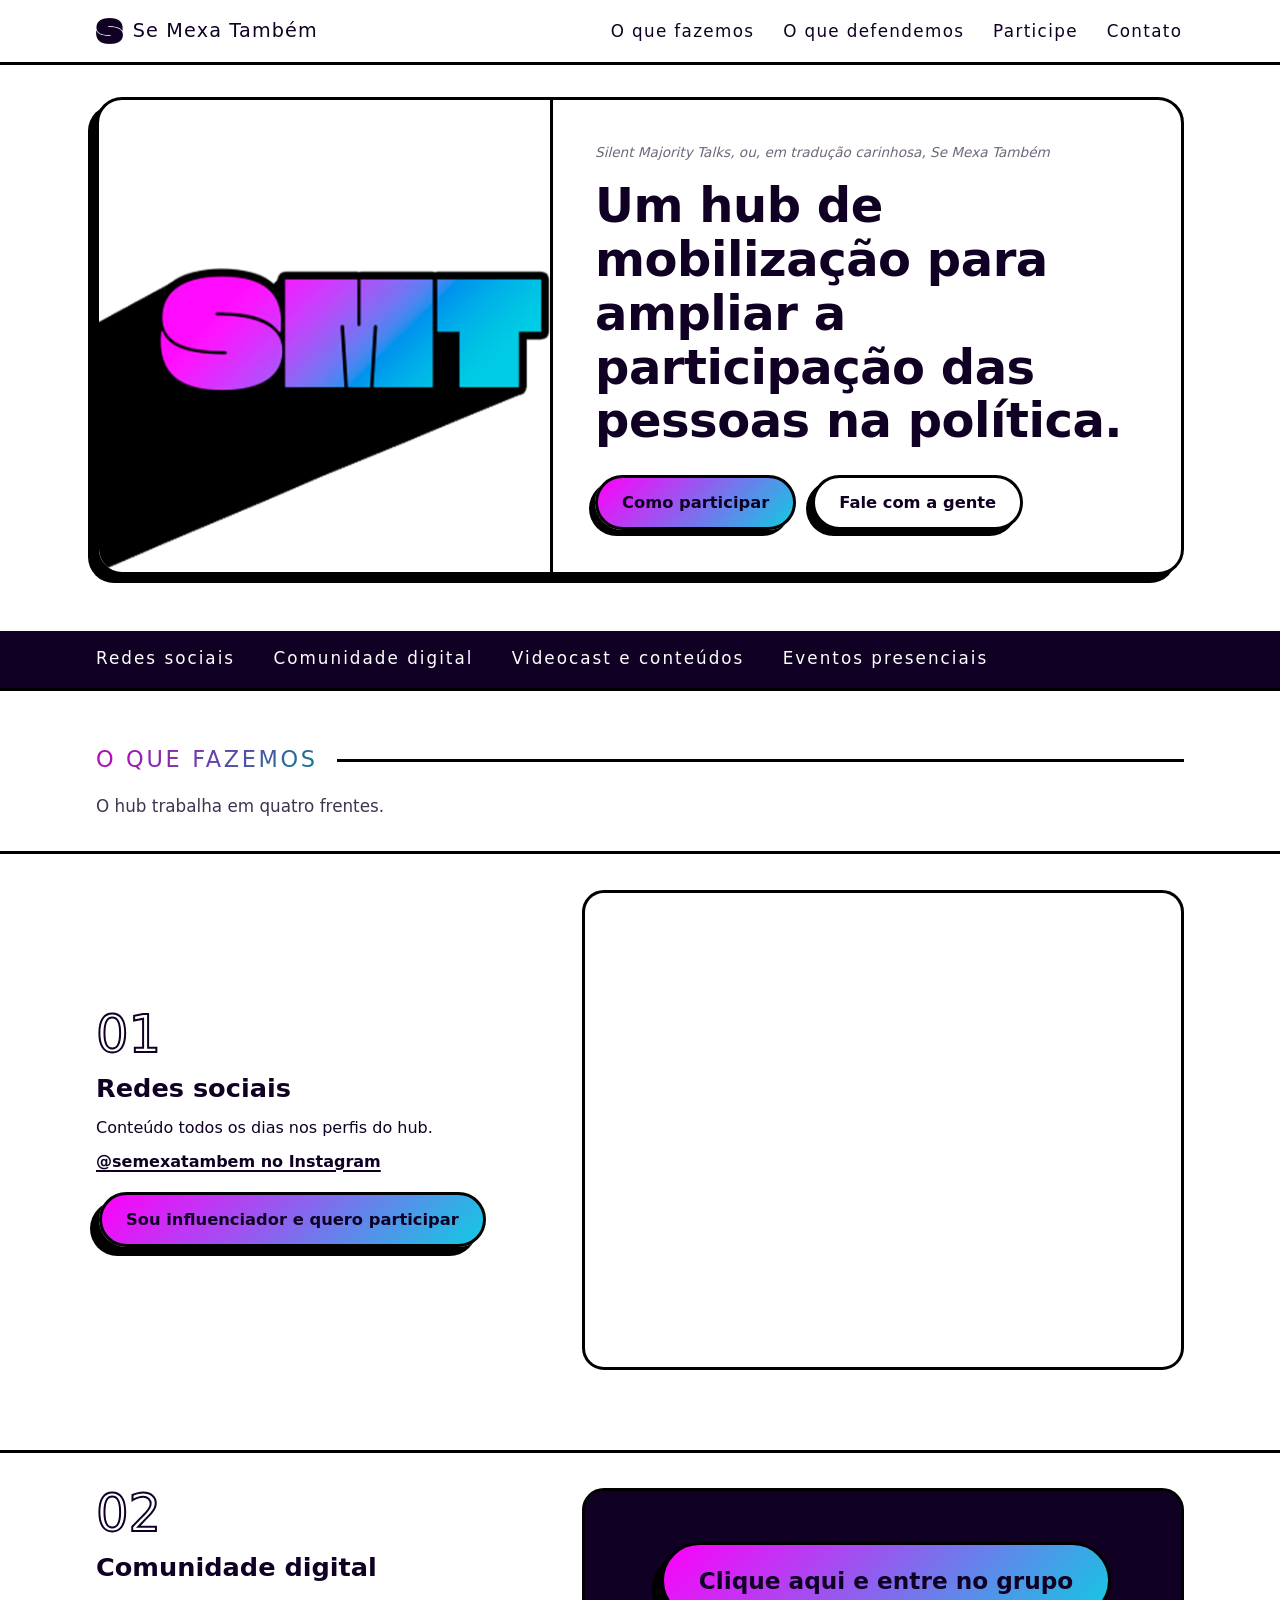
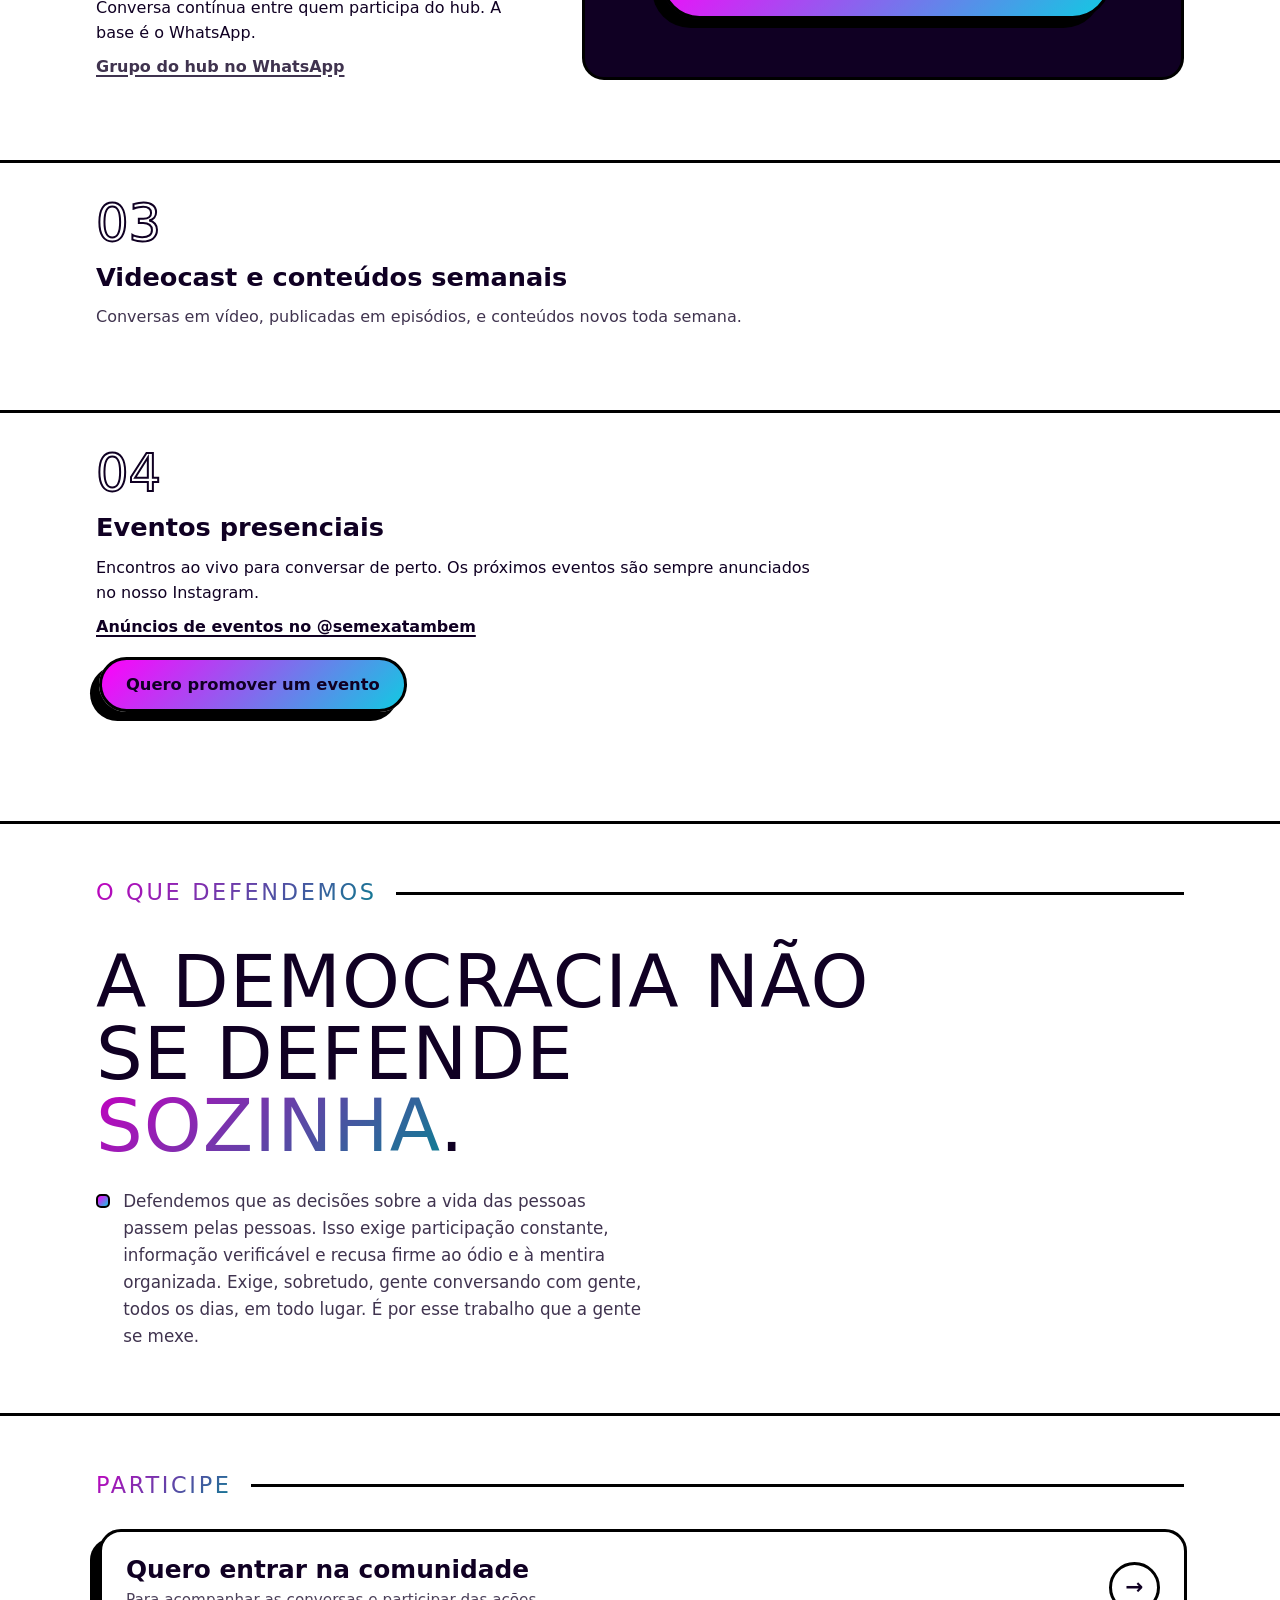
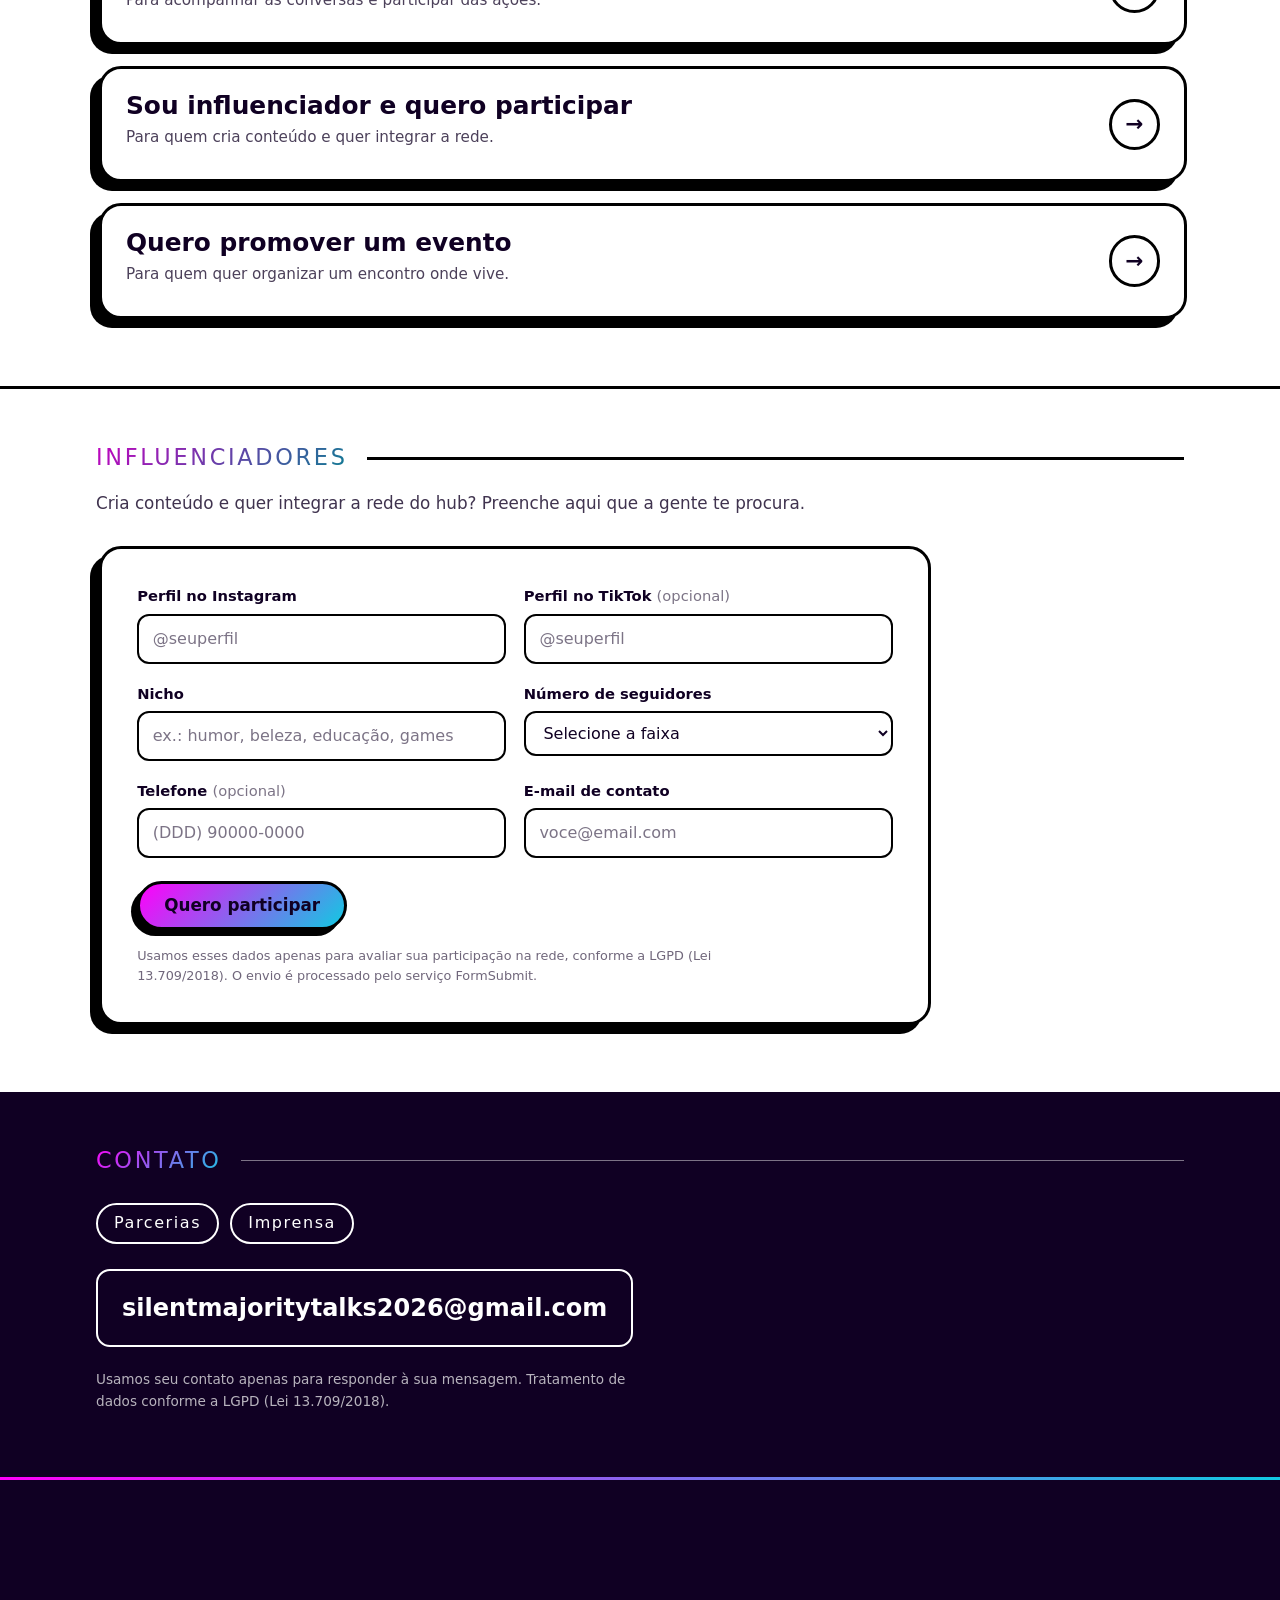
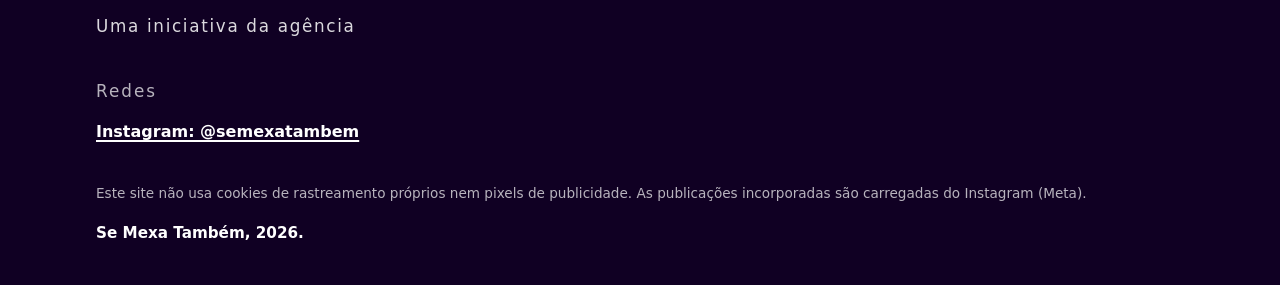
==== commit fd91a121: "Edital encerrado: aviso de consulta na página, sem botões de envio; home volta ao contato direto Co-" ====
--- a/index.html
+++ b/index.html
@@ -34,7 +34,7 @@
   <link rel="icon" type="image/png" sizes="64x64" href="assets/favicon-64.png">
   <link rel="apple-touch-icon" href="assets/apple-touch-icon.png">
 
-  <link rel="stylesheet" href="css/style.css?v=45">
+  <link rel="stylesheet" href="css/style.css?v=46">
 
   <script type="application/ld+json">{"@context":"https://schema.org","@type":"Organization","name":"Se Mexa Também","alternateName":["SMT","Silent Majority Talks"],"url":"https://semexatambem.com/","logo":"https://semexatambem.com/assets/og.png","email":"silentmajoritytalks2026@gmail.com","sameAs":["https://www.instagram.com/semexatambem"]}</script>
 </head>
@@ -88,15 +88,6 @@
       </div>
     </section>
 
-    <!-- ============ CHAMADA DO EDITAL ============ -->
-    <aside class="faixa-edital" aria-label="Edital de eventos aberto">
-      <div class="container faixa-edital__linha">
-        <p class="faixa-edital__dizer">Edital aberto</p>
-        <p class="faixa-edital__texto">Apoio de até R$ 5 mil para eventos com rodas de conversa, em qualquer lugar do Brasil. Inscrições até 04/09/2026.</p>
-        <a class="botao botao--tinta apertavel" href="/edital/">Ler o edital</a>
-      </div>
-    </aside>
-
     <!-- ============ FAIXA-ÍNDICE ============ -->
     <nav class="faixa" aria-label="Frentes do hub">
       <div class="container faixa__trilho">
@@ -162,8 +153,7 @@
             <h3 class="bloco__titulo">Eventos presenciais</h3>
             <p>Encontros ao vivo para conversar de perto. Os próximos eventos são sempre anunciados no nosso Instagram.</p>
             <p class="bloco__link"><a href="https://www.instagram.com/semexatambem" target="_blank" rel="noopener">Anúncios de eventos no @semexatambem<span class="visualmente-oculto"> (abre em nova aba)</span></a></p>
-            <p class="bloco__link"><a href="/edital/">Edital aberto: apoio de até R$ 5 mil por evento</a></p>
-            <p class="bloco__acao"><a class="botao botao--grad apertavel" href="/edital/">Quero promover um evento</a></p>
+            <p class="bloco__acao"><a class="botao botao--grad apertavel" href="mailto:silentmajoritytalks2026@gmail.com?subject=Quero%20promover%20um%20evento">Quero promover um evento</a></p>
           </div>
         </div>
       </article>
@@ -204,11 +194,11 @@
             </span>
             <span class="porta__disco" aria-hidden="true">&rarr;</span>
           </a>
-          <a class="porta apertavel" href="/edital/">
+          <a class="porta apertavel" href="mailto:silentmajoritytalks2026@gmail.com?subject=Quero%20promover%20um%20evento">
             <span class="porta__miolo">
               <span class="porta__titulo">Quero promover um evento</span>
               <span class="porta__desc">Para quem quer organizar um encontro onde vive.</span>
-              <span class="porta__assunto"><span><b>destino:</b> edital de eventos, inscrições até 04/09/2026</span></span>
+              <span class="porta__assunto"><span><b>assunto:</b> Quero promover um evento</span></span>
             </span>
             <span class="porta__disco" aria-hidden="true">&rarr;</span>
           </a>
--- a/css/style.css
+++ b/css/style.css
@@ -1105,6 +1105,20 @@
   }
 }
 
+.edital__encerrado {
+  display: inline-block;
+  margin-top: 1.4rem;
+  font-family: var(--fonte-dizeres);
+  font-size: 1rem;
+  letter-spacing: 0.06em;
+  text-transform: uppercase;
+  background: var(--tinta);
+  color: var(--branco);
+  border: 2px solid var(--preto);
+  border-radius: 10px;
+  padding: 0.45rem 0.8rem;
+}
+
 .edital__acoes {
   margin-top: 1.8rem;
   display: flex;
@@ -1354,7 +1368,7 @@
 
   @page { margin: 16mm; }
 
-  .topo, .rodape, .edital__acoes, .edital__ferramentas, .fio-leitura { display: none !important; }
+  .topo, .rodape, .edital__acoes, .edital__ferramentas, .edital__encerrado, .fio-leitura { display: none !important; }
 
   body { background: #fff; }
   .secao { padding-block: 0.4rem; }
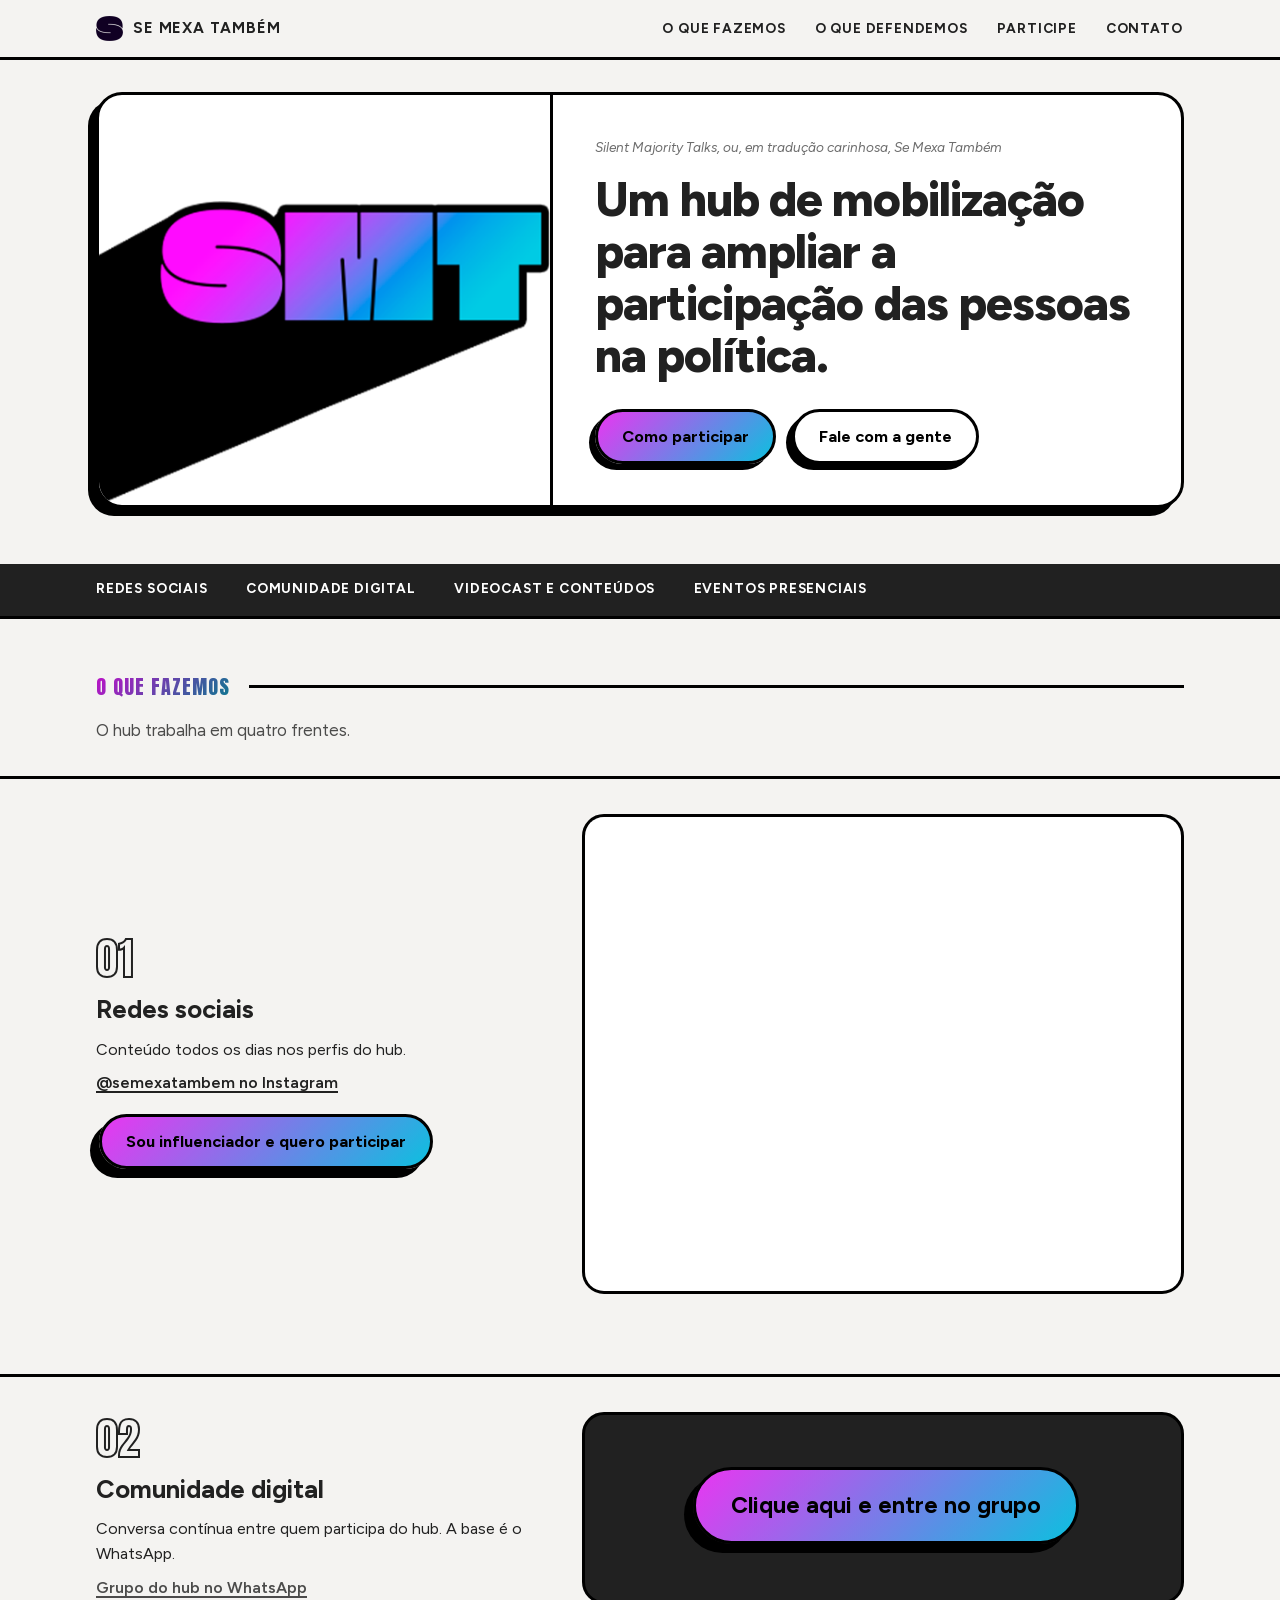
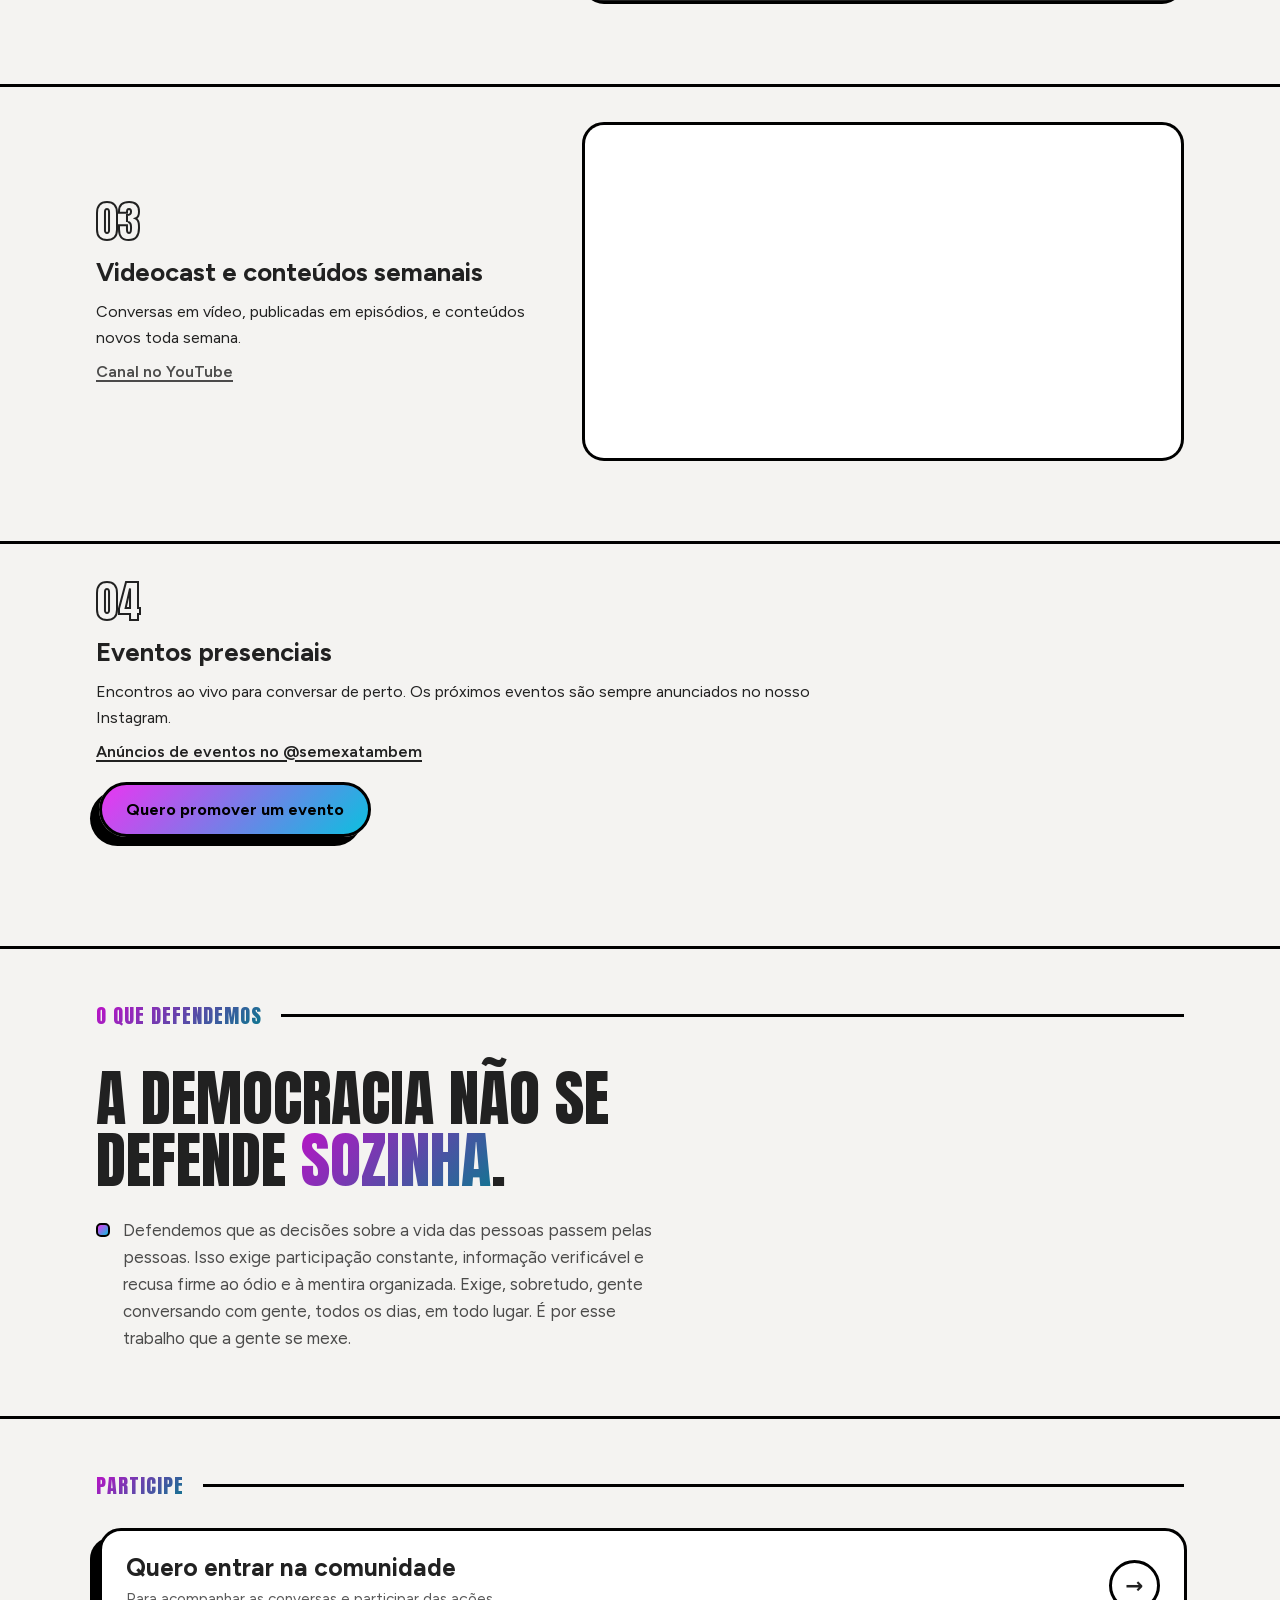
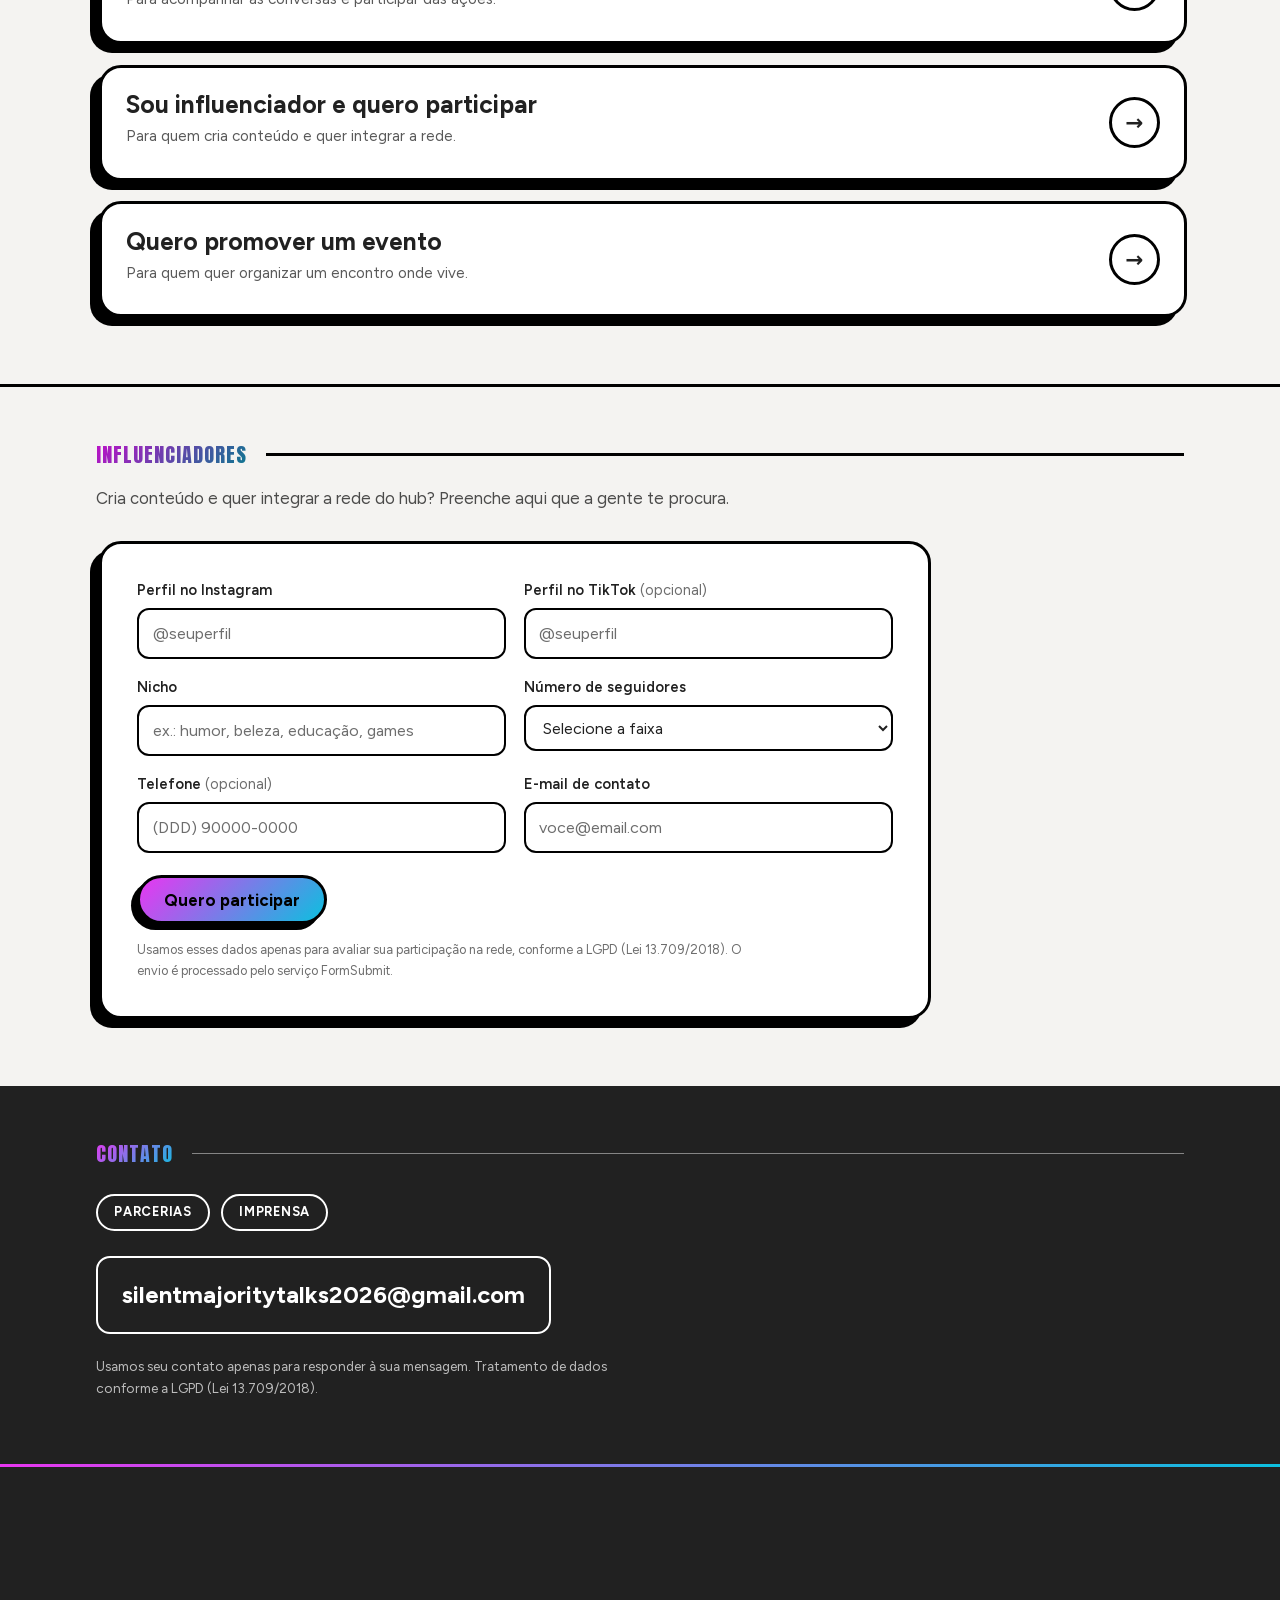
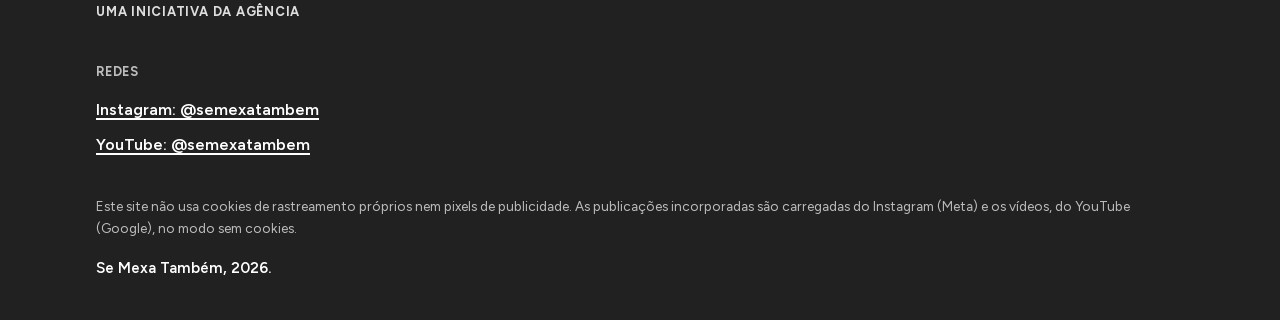
==== commit 403928d5: "Identidade v2 (manual set/2026): chão creme, painéis grafite, Anton+Figtree, amarelo com função, sel" ====
--- a/index.html
+++ b/index.html
@@ -5,16 +5,16 @@
   <meta charset="UTF-8">
   <!-- trava anti-clickjacking; qualquer edição neste script exige recalcular o hash sha256 da CSP abaixo -->
   <script>if(self!==top){try{top.location.replace(self.location.href)}catch(e){document.documentElement.hidden=true}}</script>
-  <meta http-equiv="Content-Security-Policy" content="default-src 'none'; script-src 'self' 'sha256-ZDh8eKhxdZ0gR7tjtRIsDl2L5FKJYBv1Ele5NmzBao4='; style-src 'self'; img-src 'self'; font-src 'self'; frame-src https://www.instagram.com https://instagram.com; form-action 'self' https://formsubmit.co; base-uri 'none'">
+  <meta http-equiv="Content-Security-Policy" content="default-src 'none'; script-src 'self' 'sha256-ZDh8eKhxdZ0gR7tjtRIsDl2L5FKJYBv1Ele5NmzBao4='; style-src 'self'; img-src 'self'; font-src 'self'; frame-src https://www.instagram.com https://instagram.com https://www.youtube-nocookie.com; form-action 'self' https://formsubmit.co; base-uri 'none'">
   <meta name="referrer" content="strict-origin-when-cross-origin">
   <meta name="viewport" content="width=device-width, initial-scale=1.0">
   <title>Se Mexa Também</title>
   <meta name="description" content="Se Mexa Também (SMT): hub de mobilização cívica para ampliar a participação das pessoas na política.">
-  <meta name="theme-color" content="#ffffff">
-  <link rel="preload" href="assets/fonts/bebasneue-400.woff2" as="font" type="font/woff2" crossorigin>
-  <link rel="preload" href="assets/fonts/baloo2-600.woff2" as="font" type="font/woff2" crossorigin>
-  <link rel="preload" href="assets/fonts/inter-400.woff2" as="font" type="font/woff2" crossorigin>
+  <meta name="theme-color" content="#F4F3F1">
+  <link rel="preload" href="assets/fonts/anton-400.woff2" as="font" type="font/woff2" crossorigin>
+  <link rel="preload" href="assets/fonts/figtree.woff2" as="font" type="font/woff2" crossorigin>
   <link rel="preconnect" href="https://www.instagram.com">
+  <link rel="preconnect" href="https://www.youtube-nocookie.com">
 
   <!-- Open Graph -->
   <link rel="canonical" href="https://semexatambem.com/">
@@ -34,7 +34,7 @@
   <link rel="icon" type="image/png" sizes="64x64" href="assets/favicon-64.png">
   <link rel="apple-touch-icon" href="assets/apple-touch-icon.png">
 
-  <link rel="stylesheet" href="css/style.css?v=46">
+  <link rel="stylesheet" href="css/style.css?v=50">
 
   <script type="application/ld+json">{"@context":"https://schema.org","@type":"Organization","name":"Se Mexa Também","alternateName":["SMT","Silent Majority Talks"],"url":"https://semexatambem.com/","logo":"https://semexatambem.com/assets/og.png","email":"silentmajoritytalks2026@gmail.com","sameAs":["https://www.instagram.com/semexatambem"]}</script>
 </head>
@@ -88,6 +88,15 @@
       </div>
     </section>
 
+    <!-- ============ CHAMADA DO CONCURSO (sai sozinha no fim do prazo) ============ -->
+    <aside class="faixa-edital" aria-label="Concurso de conteúdo aberto" data-ate="2026-10-01T21:00:00-03:00">
+      <div class="container faixa-edital__linha">
+        <p class="selo">Concurso aberto</p>
+        <p class="faixa-edital__texto">Prêmios de até R$ 5.000 para quem cria conteúdo, com qualquer tamanho de audiência. Inscrições até 01/10/2026, às 21h.</p>
+        <a class="botao botao--tinta apertavel" href="/concurso/">Quero participar</a>
+      </div>
+    </aside>
+
     <!-- ============ FAIXA-ÍNDICE ============ -->
     <nav class="faixa" aria-label="Frentes do hub">
       <div class="container faixa__trilho">
@@ -142,6 +151,10 @@
             <p class="bloco__numero" aria-hidden="true">03</p>
             <h3 class="bloco__titulo">Videocast e conteúdos semanais</h3>
             <p>Conversas em vídeo, publicadas em episódios, e conteúdos novos toda semana.</p>
+            <p class="bloco__link"><a href="https://www.youtube.com/@semexatambem" target="_blank" rel="noopener">Canal no YouTube<span class="visualmente-oculto"> (abre em nova aba)</span></a></p>
+          </div>
+          <div class="midia midia--video">
+            <iframe class="midia__iframe" src="https://www.youtube-nocookie.com/embed/mn8Dna3BpaA?rel=0" title="Episódio 2 do videocast Se Mexa Também: O Bolsa Família vai quebrar o Brasil?" loading="lazy" allow="accelerometer; encrypted-media; picture-in-picture" allowfullscreen referrerpolicy="strict-origin-when-cross-origin"></iframe>
           </div>
         </div>
       </article>
@@ -287,13 +300,14 @@
         <h3 class="rodape__titulo">Redes</h3>
         <ul class="rodape__redes">
           <li><a class="rodape__link" href="https://www.instagram.com/semexatambem" target="_blank" rel="noopener">Instagram: @semexatambem<span class="visualmente-oculto"> (abre em nova aba)</span></a></li>
+          <li><a class="rodape__link" href="https://www.youtube.com/@semexatambem" target="_blank" rel="noopener">YouTube: @semexatambem<span class="visualmente-oculto"> (abre em nova aba)</span></a></li>
         </ul>
       </div>
-      <p class="rodape__privacidade">Este site não usa cookies de rastreamento próprios nem pixels de publicidade. As publicações incorporadas são carregadas do Instagram (Meta).</p>
+      <p class="rodape__privacidade">Este site não usa cookies de rastreamento próprios nem pixels de publicidade. As publicações incorporadas são carregadas do Instagram (Meta) e os vídeos, do YouTube (Google), no modo sem cookies.</p>
       <p class="rodape__assinatura">Se Mexa Também, 2026.</p>
     </div>
   </footer>
 
-  <script src="js/main.js?v=21"></script>
+  <script src="js/main.js?v=24"></script>
 </body>
 </html>
--- a/css/style.css
+++ b/css/style.css
@@ -2,58 +2,54 @@
    Silent Majority Talks
    Sistema: linhas pretas 3px como organizador; molduras sticker (borda preta,
    sombra dura para baixo-esquerda, como a sombra do logo); degradê da marca
-   só em dizeres, chips e fios; base branca, tinta #100023, escuro no fecho.
+   só em dizeres, chips e fios; chão creme #F4F3F1, adesivos brancos, painéis grafite #212121.
    ========================================================================== */
 
 /* ---- Fontes self-hosted (zero requisição externa) ---- */
 
 @font-face {
-  font-family: "Baloo 2";
-  font-style: normal;
-  font-weight: 600;
-  font-display: swap;
-  src: url("../assets/fonts/baloo2-600.woff2") format("woff2");
-}
-@font-face {
-  font-family: "Inter";
+  font-family: "Anton";
   font-style: normal;
   font-weight: 400;
   font-display: swap;
-  src: url("../assets/fonts/inter-400.woff2") format("woff2");
-}
+  src: url("../assets/fonts/anton-400.woff2") format("woff2");
+}
+
 @font-face {
-  font-family: "Bebas Neue";
+  font-family: "Figtree";
   font-style: normal;
-  font-weight: 400;
+  font-weight: 300 900;
   font-display: swap;
-  src: url("../assets/fonts/bebasneue-400.woff2") format("woff2");
+  src: url("../assets/fonts/figtree.woff2") format("woff2");
 }
 
 @font-face {
-  font-family: "Inter";
+  font-family: "Figtree";
   font-style: italic;
-  font-weight: 100 900;
+  font-weight: 300 900;
   font-display: swap;
-  src: url("../assets/fonts/inter-italic.woff2") format("woff2");
+  src: url("../assets/fonts/figtree-italic.woff2") format("woff2");
 }
 
 /* ---- Tema ---- */
 
 :root {
-  --tinta: #100023;
+  --tinta: #212121;
   --preto: #000000;
   --branco: #ffffff;
-  --rosa: #ff00fa;
-  --azul: #11cae2;
-  --rosa-texto: #c400c0;
-  --azul-texto: #0b7f92;
+  --papel: #F4F3F1;
+  --rosa: #E936F1;
+  --azul: #0CC0DF;
+  --amarelo: #FFBC3B;
+  --rosa-texto: #C10EC9;
+  --azul-texto: #087A8E;
   --grad-texto: linear-gradient(135deg, var(--rosa-texto), var(--azul-texto));
   --sombra-quadro: -8px 8px 0 var(--preto);
   --grad: linear-gradient(135deg, var(--rosa), var(--azul));
 
-  --fonte-titulo: "Baloo 2", "Avenir Next", system-ui, sans-serif;
-  --fonte-dizeres: "Bebas Neue", "Baloo 2", system-ui, sans-serif;
-  --fonte-texto: "Inter", system-ui, -apple-system, sans-serif;
+  --fonte-titulo: "Figtree", "Avenir Next", system-ui, sans-serif;
+  --fonte-dizeres: "Anton", "Figtree", system-ui, sans-serif;
+  --fonte-texto: "Figtree", system-ui, -apple-system, sans-serif;
 
   --fio: 3px solid var(--preto);
   --sombra-repouso: -6px 6px 0 var(--preto);
@@ -80,7 +76,7 @@
   font-size: 1rem;
   line-height: 1.6;
   color: var(--tinta);
-  background: var(--branco);
+  background: var(--papel);
   -webkit-font-smoothing: antialiased;
 }
 
@@ -93,6 +89,8 @@
   width: min(100% - 2.5rem, 68rem);
   margin-inline: auto;
 }
+
+[hidden] { display: none !important; }
 
 .visualmente-oculto {
   position: absolute;
@@ -118,7 +116,10 @@
 }
 .pular:focus { top: 0; }
 
-::selection { background: var(--rosa); color: var(--preto); }
+::selection { background: var(--amarelo); color: var(--preto); }
+.faixa-edital ::selection,
+.aviso-recebido__texto::selection,
+button.hashtag[data-copiado]::selection { background: var(--tinta); color: var(--branco); }
 
 :focus-visible {
   outline: 3px solid var(--preto);
@@ -151,6 +152,17 @@
   box-shadow: var(--sombra-baixa);
 }
 
+.secao-escura .apertavel {
+  border-color: var(--branco);
+  box-shadow: -6px 6px 0 var(--branco);
+}
+
+@media (hover: hover) {
+  .secao-escura .apertavel:hover { box-shadow: -9px 9px 0 var(--branco); }
+}
+
+.secao-escura .apertavel:active { box-shadow: -3px 3px 0 var(--branco); }
+
 /* ---- Botões ---- */
 
 .botao {
@@ -158,7 +170,7 @@
   font-family: var(--fonte-titulo);
   font-weight: 700;
   font-size: 1.02rem;
-  color: var(--tinta);
+  color: var(--preto);
   text-decoration: none;
   padding: 0.72rem 1.5rem;
   border: var(--fio);
@@ -182,7 +194,7 @@
   position: sticky;
   top: 0;
   z-index: 50;
-  background: var(--branco);
+  background: var(--papel);
   border-bottom: var(--fio);
 }
 
@@ -206,8 +218,10 @@
 .topo__s { width: 1.7rem; height: auto; flex-shrink: 0; }
 
 .topo__nome {
-  font-family: var(--fonte-dizeres);
-  font-size: 1.2rem;
+  font-family: var(--fonte-texto);
+  font-weight: 700;
+  text-transform: uppercase;
+  font-size: 0.95rem;
   letter-spacing: 0.06em;
 }
 
@@ -247,9 +261,11 @@
 .topo__links a {
   position: relative;
   display: inline-block;
-  font-family: var(--fonte-dizeres);
-  font-size: 1.35rem;
-  letter-spacing: 0.08em;
+  font-family: var(--fonte-texto);
+  font-weight: 700;
+  text-transform: uppercase;
+  font-size: 1.05rem;
+  letter-spacing: 0.06em;
   color: var(--branco);
   text-decoration: none;
   padding: 0.4rem 0.1rem;
@@ -303,7 +319,7 @@
     border-bottom: none;
   }
   .topo__links a {
-    font-size: 1.05rem;
+    font-size: 0.85rem;
     color: var(--tinta);
   }
 }
@@ -349,16 +365,16 @@
 .hero__traducao {
   font-style: italic;
   font-size: 0.85rem;
-  color: rgba(16, 0, 35, 0.6);
+  color: rgba(33, 33, 33, 0.66);
   margin-bottom: 1rem;
 }
 
 .hero__titulo {
   font-family: var(--fonte-titulo);
   font-weight: 800;
-  font-size: clamp(1.8rem, 5vw, 3rem);
-  line-height: 1.12;
-  letter-spacing: -0.01em;
+  font-size: clamp(1.7rem, 5vw, 3rem);
+  line-height: 1.08;
+  letter-spacing: -0.02em;
   margin-bottom: 1.7rem;
 }
 
@@ -398,9 +414,11 @@
 .faixa__trilho::-webkit-scrollbar { display: none; }
 
 .faixa__trilho a {
-  font-family: var(--fonte-dizeres);
-  font-size: 1.05rem;
-  letter-spacing: 0.12em;
+  font-family: var(--fonte-texto);
+  font-weight: 700;
+  text-transform: uppercase;
+  font-size: 0.85rem;
+  letter-spacing: 0.06em;
   color: var(--branco);
   text-decoration: none;
   white-space: nowrap;
@@ -411,11 +429,8 @@
 .faixa__trilho a:hover { border-bottom-color: var(--rosa); }
 
 .faixa__trilho a[aria-current] {
-  border-bottom-color: transparent;
-  background-image: var(--grad);
-  background-repeat: no-repeat;
-  background-size: 100% 3px;
-  background-position: bottom;
+  border-bottom-color: var(--amarelo);
+  background-image: none;
 }
 
 @media (max-width: 600px) {
@@ -449,8 +464,8 @@
 .dizer {
   font-family: var(--fonte-dizeres);
   font-weight: 400;
-  font-size: 1.4rem;
-  letter-spacing: 0.12em;
+  font-size: 1.25rem;
+  letter-spacing: 0.05em;
   text-transform: uppercase;
   color: var(--rosa-texto);
 }
@@ -476,7 +491,7 @@
 
 .apoio {
   font-size: 1.05rem;
-  color: rgba(16, 0, 35, 0.8);
+  color: rgba(33, 33, 33, 0.8);
   max-width: 46rem;
   margin-top: 0.9rem;
 }
@@ -524,7 +539,7 @@
 
 .bloco__numero {
   font-family: var(--fonte-dizeres);
-  font-size: 3.2rem;
+  font-size: 2.8rem;
   line-height: 1;
   color: var(--tinta);
   margin-bottom: 0.5rem;
@@ -540,12 +555,12 @@
 
 .bloco__titulo {
   font-family: var(--fonte-titulo);
-  font-weight: 800;
+  font-weight: 700;
   font-size: 1.6rem;
   margin-bottom: 0.4rem;
 }
 
-.bloco__info > p:last-child { color: rgba(16, 0, 35, 0.8); }
+.bloco__info > p:last-child { color: rgba(33, 33, 33, 0.8); }
 
 /* ---- Molduras de mídia no formato do conteúdo real ---- */
 
@@ -559,6 +574,11 @@
   overflow: hidden;
 }
 
+.midia--video {
+  aspect-ratio: 16 / 9;
+  padding: 0;
+}
+
 .midia--convite {
   min-height: 12rem;
   padding: 1.5rem;
@@ -619,9 +639,9 @@
 
 .convicao {
   font-family: var(--fonte-dizeres);
-  font-size: clamp(2.6rem, 7vw, 4.6rem);
-  line-height: 0.98;
-  letter-spacing: 0.015em;
+  font-size: clamp(2.3rem, 6vw, 3.9rem);
+  line-height: 1;
+  letter-spacing: 0;
   text-transform: uppercase;
   margin-top: 2.2rem;
   max-width: 18ch;
@@ -691,7 +711,7 @@
 .porta__desc {
   display: block;
   font-size: 0.95rem;
-  color: rgba(16, 0, 35, 0.75);
+  color: rgba(33, 33, 33, 0.75);
   margin-top: 0.25rem;
 }
 
@@ -705,14 +725,16 @@
   display: block;
   overflow: hidden;
   min-height: 0;
-  font-family: var(--fonte-dizeres);
-  font-size: 0.95rem;
-  letter-spacing: 0.08em;
+  font-family: var(--fonte-texto);
+  font-weight: 700;
+  text-transform: uppercase;
+  font-size: 0.78rem;
+  letter-spacing: 0.06em;
   padding-top: 0.45rem;
-  color: rgba(16, 0, 35, 0.8);
+  color: rgba(33, 33, 33, 0.8);
 }
 .porta__assunto b {
-  font-weight: 400;
+  font-weight: inherit;
   color: var(--rosa-texto);
 }
 @supports ((-webkit-background-clip: text) or (background-clip: text)) {
@@ -806,7 +828,7 @@
 .campo__rotulo em {
   font-style: normal;
   font-weight: 400;
-  color: rgba(16, 0, 35, 0.55);
+  color: rgba(33, 33, 33, 0.66);
 }
 
 .campo input,
@@ -820,7 +842,7 @@
   padding: 0.65rem 0.85rem;
 }
 
-.campo input::placeholder { color: rgba(16, 0, 35, 0.55); }
+.campo input::placeholder { color: rgba(33, 33, 33, 0.66); }
 
 .campo select { cursor: pointer; }
 
@@ -833,7 +855,7 @@
 .formulario__nota {
   margin-top: 1rem;
   font-size: 0.8rem;
-  color: rgba(16, 0, 35, 0.6);
+  color: rgba(33, 33, 33, 0.66);
   max-width: 38rem;
 }
 
@@ -843,7 +865,8 @@
   font-size: 1.1rem;
   border: 3px solid var(--preto);
   border-radius: 14px;
-  background-image: var(--grad);
+  background: var(--amarelo);
+  color: var(--preto);
   box-shadow: var(--sombra-repouso);
   padding: 0.9rem 1.2rem;
   margin-top: 1.4rem;
@@ -864,14 +887,16 @@
 
 .chips a {
   display: inline-block;
-  font-family: var(--fonte-dizeres);
-  font-size: 1rem;
-  letter-spacing: 0.1em;
+  font-family: var(--fonte-texto);
+  font-weight: 700;
+  text-transform: uppercase;
+  font-size: 0.8rem;
+  letter-spacing: 0.06em;
   color: var(--branco);
   text-decoration: none;
   border: 2px solid var(--branco);
   border-radius: 999px;
-  padding: 0.35rem 1rem;
+  padding: 0.4rem 1rem;
   transition: background-color 0.15s ease, color 0.15s ease;
 }
 .chips a:hover {
@@ -932,9 +957,11 @@
   display: flex;
   align-items: center;
   gap: 0.7rem;
-  font-family: var(--fonte-dizeres);
-  font-size: 1.05rem;
-  letter-spacing: 0.1em;
+  font-family: var(--fonte-texto);
+  font-weight: 700;
+  text-transform: uppercase;
+  font-size: 0.8rem;
+  letter-spacing: 0.06em;
   color: rgba(255, 255, 255, 0.85);
   margin: -0.8rem 0 2.4rem;
 }
@@ -947,10 +974,11 @@
 .rodape__bloco { margin-bottom: 2.4rem; }
 
 .rodape__titulo {
-  font-family: var(--fonte-dizeres);
-  font-weight: 400;
-  font-size: 1.05rem;
-  letter-spacing: 0.12em;
+  font-family: var(--fonte-texto);
+  font-weight: 700;
+  text-transform: uppercase;
+  font-size: 0.8rem;
+  letter-spacing: 0.06em;
   color: rgba(255, 255, 255, 0.7);
   margin-bottom: 0.9rem;
 }
@@ -994,6 +1022,7 @@
   font-weight: 800;
   font-size: clamp(5rem, 25vw, 9rem);
   line-height: 1;
+  letter-spacing: -0.02em;
   color: var(--rosa);
 }
 @supports ((-webkit-background-clip: text) or (background-clip: text)) {
@@ -1009,6 +1038,8 @@
   font-family: var(--fonte-titulo);
   font-weight: 800;
   font-size: clamp(1.6rem, 5vw, 2.2rem);
+  line-height: 1.08;
+  letter-spacing: -0.02em;
 }
 
 .pagina-404 p { max-width: 34rem; }
@@ -1027,11 +1058,11 @@
 .pagina-edital .topo__links a { color: var(--tinta); font-size: 1.05rem; }
 
 /* ==========================================================================
-   Chamada do edital na home
+   Chamada em destaque na home (edital, concurso)
    ========================================================================== */
 
 .faixa-edital {
-  background-image: var(--grad);
+  background: var(--amarelo);
   border-block: var(--fio);
   padding-block: 1.1rem;
 }
@@ -1043,16 +1074,24 @@
   gap: 0.9rem 1.4rem;
 }
 
-.faixa-edital__dizer {
+.selo {
+  display: inline-block;
   font-family: var(--fonte-dizeres);
-  font-size: 1.35rem;
-  letter-spacing: 0.06em;
+  font-size: 1.25rem;
+  line-height: 1;
+  letter-spacing: 0.04em;
   text-transform: uppercase;
-  background: var(--tinta);
-  color: var(--branco);
-  border: 2px solid var(--preto);
-  border-radius: 10px;
-  padding: 0.3rem 0.7rem;
+  color: var(--rosa-texto);
+  background: var(--papel);
+  border: var(--fio);
+  border-radius: 50%;
+  padding: 0.6rem 2rem;
+  box-shadow: -4px 4px 0 var(--preto);
+  transform: rotate(-4deg);
+}
+
+@media (min-width: 900px) {
+  .faixa-edital .botao { margin-left: auto; }
 }
 
 .faixa-edital__texto {
@@ -1069,7 +1108,8 @@
   font-family: var(--fonte-titulo);
   font-weight: 800;
   font-size: clamp(1.9rem, 4.5vw, 3rem);
-  line-height: 1.1;
+  line-height: 1.08;
+  letter-spacing: -0.02em;
   max-width: 24ch;
   margin-top: 0.4rem;
 }
@@ -1084,10 +1124,12 @@
 }
 
 .edital__essencial li {
-  font-family: var(--fonte-dizeres);
-  font-size: 0.95rem;
+  font-family: var(--fonte-texto);
+  font-weight: 700;
+  text-transform: uppercase;
+  font-size: 0.78rem;
   letter-spacing: 0.05em;
-  text-transform: uppercase;
+  text-wrap: balance;
   border: 2px solid var(--preto);
   border-radius: 999px;
   padding: 0.45rem 0.9rem;
@@ -1108,10 +1150,11 @@
 .edital__encerrado {
   display: inline-block;
   margin-top: 1.4rem;
-  font-family: var(--fonte-dizeres);
-  font-size: 1rem;
+  font-family: var(--fonte-texto);
+  font-weight: 700;
+  text-transform: uppercase;
+  font-size: 0.85rem;
   letter-spacing: 0.06em;
-  text-transform: uppercase;
   background: var(--tinta);
   color: var(--branco);
   border: 2px solid var(--preto);
@@ -1151,11 +1194,12 @@
 .edital__ferramentas .botao { cursor: pointer; font-size: 0.95rem; padding: 0.55rem 1.1rem; }
 
 .edital__doc {
-  font-family: var(--fonte-dizeres);
-  font-size: 0.95rem;
-  letter-spacing: 0.08em;
+  font-family: var(--fonte-texto);
+  font-weight: 700;
   text-transform: uppercase;
-  color: rgba(16, 0, 35, 0.65);
+  font-size: 0.78rem;
+  letter-spacing: 0.06em;
+  color: rgba(33, 33, 33, 0.65);
 }
 
 .edital-leitura {
@@ -1173,31 +1217,35 @@
   left: 0;
   right: 0;
   height: 2px;
-  background: rgba(16, 0, 35, 0.12);
-}
-
-.edital__corpo h2 {
-  font-family: var(--fonte-titulo);
-  font-weight: 800;
+  background: rgba(33, 33, 33, 0.12);
+}
+
+.edital__corpo h2,
+.edital__corpo .regulamento__h {
+  font-family: var(--fonte-titulo);
+  font-weight: 700;
   font-size: clamp(1.3rem, 2.6vw, 1.7rem);
   display: flex;
   align-items: baseline;
   gap: 0.7rem;
 }
 
-.edital__corpo h2 span {
-  font-size: 1.9em;
+.edital__corpo h2 span,
+.edital__corpo .regulamento__h span {
+  font-size: 1.6em;
   line-height: 1;
   color: var(--tinta);
   transition: color 0.35s ease;
 }
 
 @supports (-webkit-text-stroke: 2px #000) {
-  .edital__corpo h2 span {
+  .edital__corpo h2 span,
+  .edital__corpo .regulamento__h span {
     color: transparent;
-    -webkit-text-stroke: 2px var(--tinta);
-  }
-  .artigo--lido h2 span { color: var(--tinta); }
+    -webkit-text-stroke: 1.25px var(--tinta);
+  }
+  .artigo--lido h2 span,
+  .artigo--lido .regulamento__h span { color: var(--tinta); }
 }
 
 .edital__corpo h3 {
@@ -1207,7 +1255,7 @@
   margin-top: 1.4rem;
 }
 
-.edital__corpo p, .edital__corpo ul { margin-top: 0.9rem; color: rgba(16, 0, 35, 0.85); }
+.edital__corpo p, .edital__corpo ul { margin-top: 0.9rem; color: rgba(33, 33, 33, 0.85); }
 
 .edital__corpo ul { list-style: none; padding-left: 0.2rem; }
 
@@ -1255,6 +1303,9 @@
   white-space: nowrap;
 }
 
+.edital__cronograma tr + tr th,
+.edital__cronograma tr + tr td { border-top: 2px solid rgba(33, 33, 33, 0.12); }
+
 @media (max-width: 600px) {
   .edital__cronograma tr { display: block; }
 
@@ -1269,9 +1320,6 @@
   .edital__cronograma td { padding-top: 0; }
   .edital__cronograma tr + tr td { border-top: 0; }
 }
-
-.edital__cronograma tr + tr th,
-.edital__cronograma tr + tr td { border-top: 2px solid rgba(16, 0, 35, 0.12); }
 
 .edital__temas { margin-top: 0.4rem; }
 
@@ -1297,14 +1345,678 @@
 
 .edital__temas dd { padding-left: 1.6rem; }
 
-.edital__temas dd { margin: 0.3rem 0 0; color: rgba(16, 0, 35, 0.8); }
+.edital__temas dd { margin: 0.3rem 0 0; color: rgba(33, 33, 33, 0.8); }
 
 .edital__acoes--fecho { padding-block: 2rem 0.5rem; }
 
-.edital__prazo { font-family: var(--fonte-dizeres); letter-spacing: 0.05em; text-transform: uppercase; }
+.edital__prazo { font-family: var(--fonte-texto); font-weight: 700; letter-spacing: 0.06em; text-transform: uppercase; }
 
 .edital__print-cabecalho,
 .edital__print-grad { display: none; }
+
+/* ==========================================================================
+   Página do concurso
+   ========================================================================== */
+
+.concurso__titulo {
+  font-family: var(--fonte-titulo);
+  font-weight: 800;
+  font-size: clamp(2rem, 5.2vw, 3.5rem);
+  line-height: 1.08;
+  letter-spacing: -0.02em;
+  max-width: 19ch;
+  margin-top: 0.5rem;
+}
+
+.concurso__titulo span { color: var(--rosa-texto); }
+
+@supports ((-webkit-background-clip: text) or (background-clip: text)) {
+  .concurso__titulo span {
+    background-image: var(--grad-texto);
+    -webkit-background-clip: text;
+    background-clip: text;
+    color: transparent;
+  }
+}
+
+.concurso__sub {
+  margin-top: 1rem;
+  font-size: 1.1rem;
+  max-width: 40rem;
+  color: rgba(33, 33, 33, 0.8);
+}
+
+/* ---- Pódios ---- */
+
+.premios {
+  display: grid;
+  gap: 1.6rem;
+  margin-top: 2.2rem;
+}
+
+@media (min-width: 760px) {
+  .premios { grid-template-columns: repeat(2, 1fr); }
+}
+
+.premio {
+  display: flex;
+  flex-direction: column;
+  background: var(--branco);
+  border: var(--fio);
+  border-radius: 22px;
+  box-shadow: var(--sombra-repouso);
+  padding: 1.5rem 1.4rem 0;
+  overflow: hidden;
+}
+
+.premio__rotulo {
+  font-family: var(--fonte-texto);
+  font-weight: 700;
+  text-transform: uppercase;
+  font-size: 0.78rem;
+  letter-spacing: 0.06em;
+  color: rgba(33, 33, 33, 0.66);
+}
+
+.premio__nome {
+  font-family: var(--fonte-titulo);
+  font-weight: 700;
+  font-size: 1.5rem;
+  line-height: 1.15;
+  margin-top: 0.15rem;
+}
+
+.premio__desc {
+  margin-top: 0.5rem;
+  color: rgba(33, 33, 33, 0.8);
+}
+
+.premio__parceria {
+  display: flex;
+  align-items: center;
+  gap: 0.5rem;
+  margin-top: 0.8rem;
+  font-size: 0.85rem;
+  color: rgba(33, 33, 33, 0.65);
+}
+
+.premio__parceria img { height: 0.85rem; width: auto; }
+.premio__parceria .premio__ju { height: 2rem; }
+.premio__desc a { color: inherit; text-decoration-thickness: 2px; }
+
+.podio {
+  list-style: none;
+  width: 100%;
+  max-width: 24rem;
+  margin: auto 0 0;
+  padding: 1.8rem 0 0;
+  display: grid;
+  grid-template-columns: repeat(3, 1fr);
+  align-items: end;
+  gap: 0.5rem;
+}
+
+.podio__lugar {
+  display: flex;
+  flex-direction: column;
+  text-align: center;
+}
+
+/* ordem visual de pódio (2, 1, 3); leitores de tela seguem 1, 2, 3 */
+.podio__lugar--1 { order: 2; }
+.podio__lugar--2 { order: 1; }
+.podio__lugar--3 { order: 3; }
+
+.podio__valor {
+  font-family: var(--fonte-titulo);
+  font-weight: 800;
+  font-size: clamp(1rem, 1.6vw, 1.2rem);
+  white-space: nowrap;
+  margin-bottom: 0.45rem;
+}
+
+.podio__degrau {
+  display: grid;
+  place-items: start center;
+  padding-top: 0.45rem;
+  border: var(--fio);
+  border-bottom: none;
+  border-radius: 10px 10px 0 0;
+  background: var(--branco);
+  font-family: var(--fonte-dizeres);
+  font-size: 1.45rem;
+  line-height: 1;
+}
+
+.podio__lugar--1 .podio__degrau { height: 6rem; background-image: var(--grad); color: var(--preto); }
+.podio__lugar--2 .podio__degrau { height: 4.2rem; }
+.podio__lugar--3 .podio__degrau { height: 2.9rem; }
+
+.premios__nota {
+  margin-top: 1.8rem;
+  font-size: 0.95rem;
+  color: rgba(33, 33, 33, 0.75);
+  max-width: 46rem;
+}
+
+/* ---- Passo a passo ---- */
+
+.participar {
+  display: grid;
+  gap: 2.4rem;
+  margin-top: 2.2rem;
+}
+
+@media (min-width: 900px) {
+  .participar {
+    grid-template-columns: minmax(0, 7fr) minmax(0, 5fr);
+    align-items: start;
+  }
+}
+
+.passos {
+  list-style: none;
+  margin: 0;
+  padding: 0;
+}
+
+.passo {
+  position: relative;
+  display: grid;
+  grid-template-columns: 3rem 1fr;
+  column-gap: 1.1rem;
+  padding-bottom: 2rem;
+}
+
+.passo:last-child { padding-bottom: 0; }
+
+.passo:not(:last-child)::before {
+  content: "";
+  position: absolute;
+  left: calc(1.5rem - 1.5px);
+  top: 3rem;
+  bottom: 0;
+  width: 3px;
+  background: var(--preto);
+}
+
+.passo__n {
+  width: 3rem;
+  height: 3rem;
+  display: grid;
+  place-items: center;
+  border: var(--fio);
+  border-radius: 50%;
+  background: var(--branco);
+  font-family: var(--fonte-dizeres);
+  font-size: 1.4rem;
+  line-height: 1;
+}
+
+.passo__titulo {
+  font-family: var(--fonte-titulo);
+  font-weight: 700;
+  font-size: 1.2rem;
+  line-height: 1.25;
+  margin-top: 0.55rem;
+}
+
+.passo__corpo p { margin-top: 0.35rem; color: rgba(33, 33, 33, 0.8); }
+.passo__corpo .passo__acao { margin-top: 1rem; }
+
+.hashtags {
+  display: flex;
+  flex-wrap: wrap;
+  gap: 0.55rem;
+}
+
+.passo__corpo .hashtags { margin-top: 0.65rem; }
+
+.hashtag {
+  display: inline-block;
+  font-family: var(--fonte-titulo);
+  font-weight: 700;
+  font-size: 1rem;
+  color: var(--tinta);
+  background: var(--branco);
+  border: 2px solid var(--preto);
+  border-radius: 999px;
+  padding: 0.3rem 0.9rem;
+  transition: background-color 0.15s ease, color 0.15s ease;
+}
+
+button.hashtag {
+  cursor: pointer;
+  -webkit-tap-highlight-color: transparent;
+}
+
+@media (hover: hover) {
+  button.hashtag:hover { background: var(--tinta); color: var(--branco); }
+}
+
+button.hashtag[data-copiado] { background: var(--amarelo); color: var(--preto); }
+button.hashtag[data-copiado]::after { content: " · copiada"; }
+
+.passo__corpo .hashtags__dica {
+  margin-top: 0.45rem;
+  font-size: 0.85rem;
+  color: rgba(33, 33, 33, 0.66);
+}
+
+/* ---- O que não pode ---- */
+
+.regras {
+  background: var(--tinta);
+  color: var(--branco);
+  border: var(--fio);
+  border-radius: 22px;
+  box-shadow: var(--sombra-repouso);
+  padding: 1.6rem 1.5rem;
+}
+
+@media (min-width: 900px) {
+  .regras { position: sticky; top: 6rem; }
+}
+
+.regras__titulo {
+  font-family: var(--fonte-dizeres);
+  font-weight: 400;
+  font-size: 1.45rem;
+  letter-spacing: 0.02em;
+  text-transform: uppercase;
+}
+
+.regras__lista {
+  list-style: none;
+  margin: 1rem 0 0;
+  padding: 0;
+}
+
+.regras__lista li {
+  position: relative;
+  padding-left: 1.8rem;
+  margin-top: 0.7rem;
+}
+
+.regras__lista li::before {
+  content: "×";
+  content: "×" / "";
+  position: absolute;
+  left: 0;
+  top: -0.2em;
+  font-family: var(--fonte-titulo);
+  font-weight: 800;
+  font-size: 1.45rem;
+  color: var(--rosa);
+}
+
+.regras__nota {
+  margin-top: 1.2rem;
+  padding-top: 1rem;
+  border-top: 2px solid rgba(255, 255, 255, 0.2);
+  font-size: 0.92rem;
+  color: rgba(255, 255, 255, 0.82);
+}
+
+/* ---- Ideias e fontes (Decisivas) ---- */
+
+.ideias {
+  display: grid;
+  gap: 2.4rem;
+  margin-top: 2.2rem;
+}
+
+@media (min-width: 900px) {
+  .ideias {
+    grid-template-columns: minmax(0, 5fr) minmax(0, 6fr);
+    align-items: start;
+  }
+}
+
+.ideias__decisivas {
+  border: 2px solid var(--branco);
+  border-radius: 22px;
+  padding: 1.7rem 1.5rem;
+}
+
+.ideias__logo { display: block; height: 1.4rem; width: auto; max-width: 100%; }
+
+.ideias__chamada {
+  margin-top: 1.2rem;
+  font-size: 1.08rem;
+  font-weight: 600;
+}
+
+.ideias__dica {
+  margin-top: 0.7rem;
+  font-size: 0.95rem;
+  color: rgba(255, 255, 255, 0.78);
+}
+
+.ideias__decisivas .botao { margin-top: 1.3rem; }
+
+.ideias__credito {
+  display: flex;
+  align-items: center;
+  gap: 0.6rem;
+  margin-top: 1.5rem;
+  font-size: 0.85rem;
+  color: rgba(255, 255, 255, 0.72);
+}
+
+.ideias__credito img { height: 1.35rem; width: auto; }
+
+.ideias__subtitulo {
+  font-family: var(--fonte-titulo);
+  font-weight: 700;
+  font-size: 1.2rem;
+}
+
+.ideias__subtitulo + .ideias__lista { margin-top: 0.6rem; }
+.ideias__lista + .ideias__subtitulo { margin-top: 1.8rem; }
+
+.ideias__lista {
+  list-style: none;
+  padding: 0;
+  margin: 0;
+}
+
+.ideias__lista li {
+  position: relative;
+  padding-left: 1.5rem;
+  margin-top: 0.55rem;
+  color: rgba(255, 255, 255, 0.9);
+}
+
+.ideias__lista li::before {
+  content: "";
+  position: absolute;
+  left: 0;
+  top: 0.42em;
+  width: 11px;
+  height: 11px;
+  border-radius: 4px;
+  border: 2px solid var(--branco);
+  background-image: var(--grad);
+}
+
+.ideias__publico { margin-top: 0.6rem; color: rgba(255, 255, 255, 0.9); }
+
+/* ---- Linha do tempo ---- */
+
+.linha-tempo {
+  position: relative;
+  list-style: none;
+  margin: 2.2rem 0 0;
+  padding: 0;
+  display: grid;
+  gap: 1.5rem;
+}
+
+.linha-tempo::before {
+  content: "";
+  position: absolute;
+  left: calc(0.85rem - 1.5px);
+  top: 0.5rem;
+  bottom: 0.5rem;
+  width: 3px;
+  background: var(--preto);
+}
+
+.etapa {
+  position: relative;
+  display: grid;
+  grid-template-columns: 1.7rem 1fr;
+  column-gap: 1rem;
+  align-items: center;
+}
+
+.etapa__ponto {
+  grid-row: span 2;
+  align-self: start;
+  width: 1.7rem;
+  height: 1.7rem;
+  border: var(--fio);
+  border-radius: 50%;
+  background: var(--branco);
+  position: relative;
+  z-index: 1;
+}
+
+.etapa__data {
+  font-family: var(--fonte-dizeres);
+  font-size: 1.3rem;
+  letter-spacing: 0.02em;
+  text-transform: uppercase;
+  line-height: 1.1;
+}
+
+.etapa__nome { color: rgba(33, 33, 33, 0.8); }
+
+.etapa--feita .etapa__ponto { background: var(--tinta); }
+.etapa--feita .etapa__data,
+.etapa--feita .etapa__nome { color: rgba(33, 33, 33, 0.66); }
+
+.etapa--atual .etapa__ponto {
+  border: 0;
+  box-shadow: none;
+  background: url("../assets/formas/estrela.svg") center / contain no-repeat;
+  width: 2.4rem;
+  height: 2.4rem;
+  margin: -0.35rem 0 0 -0.35rem;
+}
+
+@media (min-width: 760px) {
+  .etapa--atual .etapa__ponto { margin-bottom: 0.45rem; }
+}
+
+.etapa--atual .etapa__data::after {
+  content: "agora";
+  display: inline-block;
+  vertical-align: middle;
+  margin-left: 0.55rem;
+  font-family: var(--fonte-texto);
+  font-weight: 700;
+  font-size: 0.72rem;
+  letter-spacing: 0.06em;
+  text-transform: uppercase;
+  background: var(--tinta);
+  color: var(--branco);
+  border-radius: 6px;
+  padding: 0.14rem 0.45rem 0.1rem;
+}
+
+@media (min-width: 760px) {
+  .linha-tempo {
+    grid-template-columns: repeat(4, 1fr);
+    gap: 1rem;
+  }
+
+  .linha-tempo::before {
+    left: 0.85rem;
+    right: calc((100% - 3rem) / 4 - 0.85rem);
+    top: calc(0.85rem - 1.5px);
+    bottom: auto;
+    width: auto;
+    height: 3px;
+  }
+
+  .etapa {
+    grid-template-columns: 1fr;
+    align-items: start;
+  }
+
+  .etapa__ponto { grid-row: auto; margin-bottom: 0.8rem; }
+}
+
+@media (max-width: 759.98px) {
+  .linha-tempo::before { display: none; }
+
+  .etapa:not(:last-child)::before {
+    content: "";
+    position: absolute;
+    left: calc(0.85rem - 1.5px);
+    top: 0.85rem;
+    bottom: -1.5rem;
+    width: 3px;
+    background: var(--preto);
+  }
+}
+
+/* ---- Regulamento: tabela de prêmios e perguntas ---- */
+
+.regulamento__sub {
+  font-family: var(--fonte-titulo);
+  font-weight: 700;
+  font-size: 1.05rem;
+  margin: 1.3rem 0 0;
+}
+
+.regulamento__premios th[scope="col"] {
+  font-family: var(--fonte-texto);
+  font-weight: 700;
+  font-size: 0.78rem;
+  letter-spacing: 0.06em;
+  text-transform: uppercase;
+  width: auto;
+}
+
+.regulamento__premios tbody th { width: 52%; }
+
+@media (max-width: 600px) {
+  .regulamento__premios thead {
+    position: absolute;
+    width: 1px;
+    height: 1px;
+    overflow: hidden;
+    clip: rect(0 0 0 0);
+    white-space: nowrap;
+  }
+
+  .regulamento__premios tr {
+    display: flex;
+    flex-wrap: wrap;
+    gap: 0.2rem 1.1rem;
+    padding: 0.8rem 1rem;
+  }
+
+  .regulamento__premios tr + tr { border-top: 2px solid rgba(33, 33, 33, 0.12); }
+
+  .regulamento__premios tbody th {
+    flex: 0 0 100%;
+    width: auto;
+    padding: 0 0 0.2rem;
+  }
+
+  .regulamento__premios tr td,
+  .regulamento__premios tr + tr th,
+  .regulamento__premios tr + tr td {
+    border-top: 0;
+    padding: 0;
+  }
+
+  .regulamento__premios td::before {
+    content: attr(data-rotulo) ": ";
+    font-family: var(--fonte-texto);
+    font-weight: 400;
+    color: rgba(33, 33, 33, 0.66);
+  }
+}
+
+.edital__corpo ol {
+  list-style: none;
+  counter-reset: item;
+  padding-left: 0.2rem;
+  margin-top: 0.9rem;
+}
+
+.edital__corpo ol > li {
+  counter-increment: item;
+  padding-left: 2rem;
+}
+
+.edital__corpo ol > li::before {
+  content: counter(item);
+  top: 0.12em;
+  width: 1.35rem;
+  height: 1.35rem;
+  display: grid;
+  place-items: center;
+  border: 2px solid var(--preto);
+  border-radius: 50%;
+  background: var(--branco);
+  background-image: none;
+  font-family: var(--fonte-dizeres);
+  font-size: 0.85rem;
+  line-height: 1;
+}
+
+.faq details { border-top: 2px solid rgba(33, 33, 33, 0.12); padding-block: 0.95rem; }
+.faq details:first-child { border-top: 0; padding-top: 0.9rem; }
+
+.faq summary {
+  position: relative;
+  list-style: none;
+  cursor: pointer;
+  font-weight: 600;
+  padding-right: 2.6rem;
+}
+
+.faq summary::-webkit-details-marker { display: none; }
+
+.faq summary::after {
+  content: "+";
+  content: "+" / "";
+  position: absolute;
+  right: 0;
+  top: -0.1rem;
+  width: 1.75rem;
+  height: 1.75rem;
+  display: grid;
+  place-items: center;
+  border: 2px solid var(--preto);
+  border-radius: 50%;
+  font-family: var(--fonte-titulo);
+  font-weight: 800;
+  line-height: 1;
+}
+
+.faq details[open] summary::after { content: "−"; content: "−" / ""; background-image: var(--grad); }
+
+.faq details p { margin-top: 0.6rem; }
+
+/* ---- Realização e parceria ---- */
+
+.parceiros {
+  display: flex;
+  flex-wrap: wrap;
+  align-items: flex-start;
+  gap: 2rem 4.5rem;
+}
+
+.parceiros__rotulo {
+  font-family: var(--fonte-texto);
+  font-weight: 700;
+  text-transform: uppercase;
+  font-size: 0.78rem;
+  letter-spacing: 0.06em;
+  color: rgba(33, 33, 33, 0.66);
+  margin-bottom: 0.8rem;
+}
+
+.parceiros__smt { display: block; height: 2.6rem; width: auto; }
+
+.parceiros__logos {
+  display: flex;
+  flex-wrap: wrap;
+  align-items: center;
+  min-height: 2.6rem;
+  gap: 1.2rem 2.2rem;
+}
+
+.parceiros__decisivas { height: 1.2rem; width: auto; }
+.parceiros__brief { height: 2.1rem; width: auto; }
+.parceiros__ju { height: 2.6rem; width: auto; }
 
 /* ==========================================================================
    Assinatura de rolagem
@@ -1319,6 +2031,8 @@
   transform: translate(3px, -3px);
   box-shadow: var(--sombra-alta);
 }
+
+.secao-escura .js-erguido { box-shadow: -9px 9px 0 var(--branco); }
 
 .js-assenta {
   transition:
@@ -1349,7 +2063,9 @@
   .bloco__link a,
   .rodape__link,
   .edital__corpo a,
-  .edital__corpo h2 span { transition: none; }
+  .edital__corpo h2 span,
+  .edital__corpo .regulamento__h span,
+  .hashtag { transition: none; }
 
   .js-erguido { transform: none; box-shadow: var(--sombra-repouso); }
   .js-assenta { transition: none; }
@@ -1389,11 +2105,12 @@
   .edital__print-cabecalho img { width: 118px; height: auto; }
 
   .edital__print-cabecalho span {
-    font-family: var(--fonte-dizeres);
-    font-size: 0.8rem;
-    letter-spacing: 0.09em;
+    font-family: var(--fonte-texto);
+    font-weight: 700;
+    font-size: 0.7rem;
+    letter-spacing: 0.06em;
     text-transform: uppercase;
-    color: rgba(16, 0, 35, 0.65);
+    color: rgba(33, 33, 33, 0.65);
   }
 
   .edital__print-grad {
@@ -1404,12 +2121,35 @@
   }
 
   /* selos do essencial seguem no PDF como parte da capa */
-  .edital__essencial li { border-width: 1.5px; font-size: 0.8rem; }
+  .edital__essencial li { border-width: 1.5px; font-size: 0.72rem; }
 
   /* seções: numerais na tinta, quadradinhos e fios coloridos preservados */
   .edital__corpo article { padding-block: 1.1rem; break-inside: auto; }
-  .edital__corpo h2 { break-after: avoid; }
+  .edital__corpo h2,
+  .edital__corpo .regulamento__h { break-after: avoid; }
   .edital__corpo h2 span { -webkit-text-stroke: 0; color: var(--rosa); }
+  .artigo--lido .regulamento__h span,
+  .edital__corpo .regulamento__h span { -webkit-text-stroke: 0; color: var(--rosa); }
+
+  /* texto recortado em degradê imprime com contorno fantasma: no papel vira cor sólida */
+  .dizer,
+  .concurso__titulo span,
+  .edital__essencial b {
+    background: none !important;
+    -webkit-background-clip: border-box !important;
+    background-clip: border-box !important;
+    color: var(--rosa-texto) !important;
+  }
+
+  /* concurso: o PDF é o regulamento; o resto da página é só da tela */
+  .concurso-so-tela, .contagem { display: none !important; }
+  .pagina-concurso .edital__corpo a[href^="http"]::after {
+    content: " (" attr(href) ")";
+    font-size: 0.85em;
+    overflow-wrap: anywhere;
+  }
+  details::details-content { content-visibility: visible; display: block; }
+  .faq summary::after { display: none; }
   .js-erguido { transform: none; box-shadow: var(--sombra-repouso); }
   html.tem-js .edital__corpo article + article::before { transform: none; transition: none; }
   .edital__corpo p, .edital__corpo ul { color: var(--tinta); }
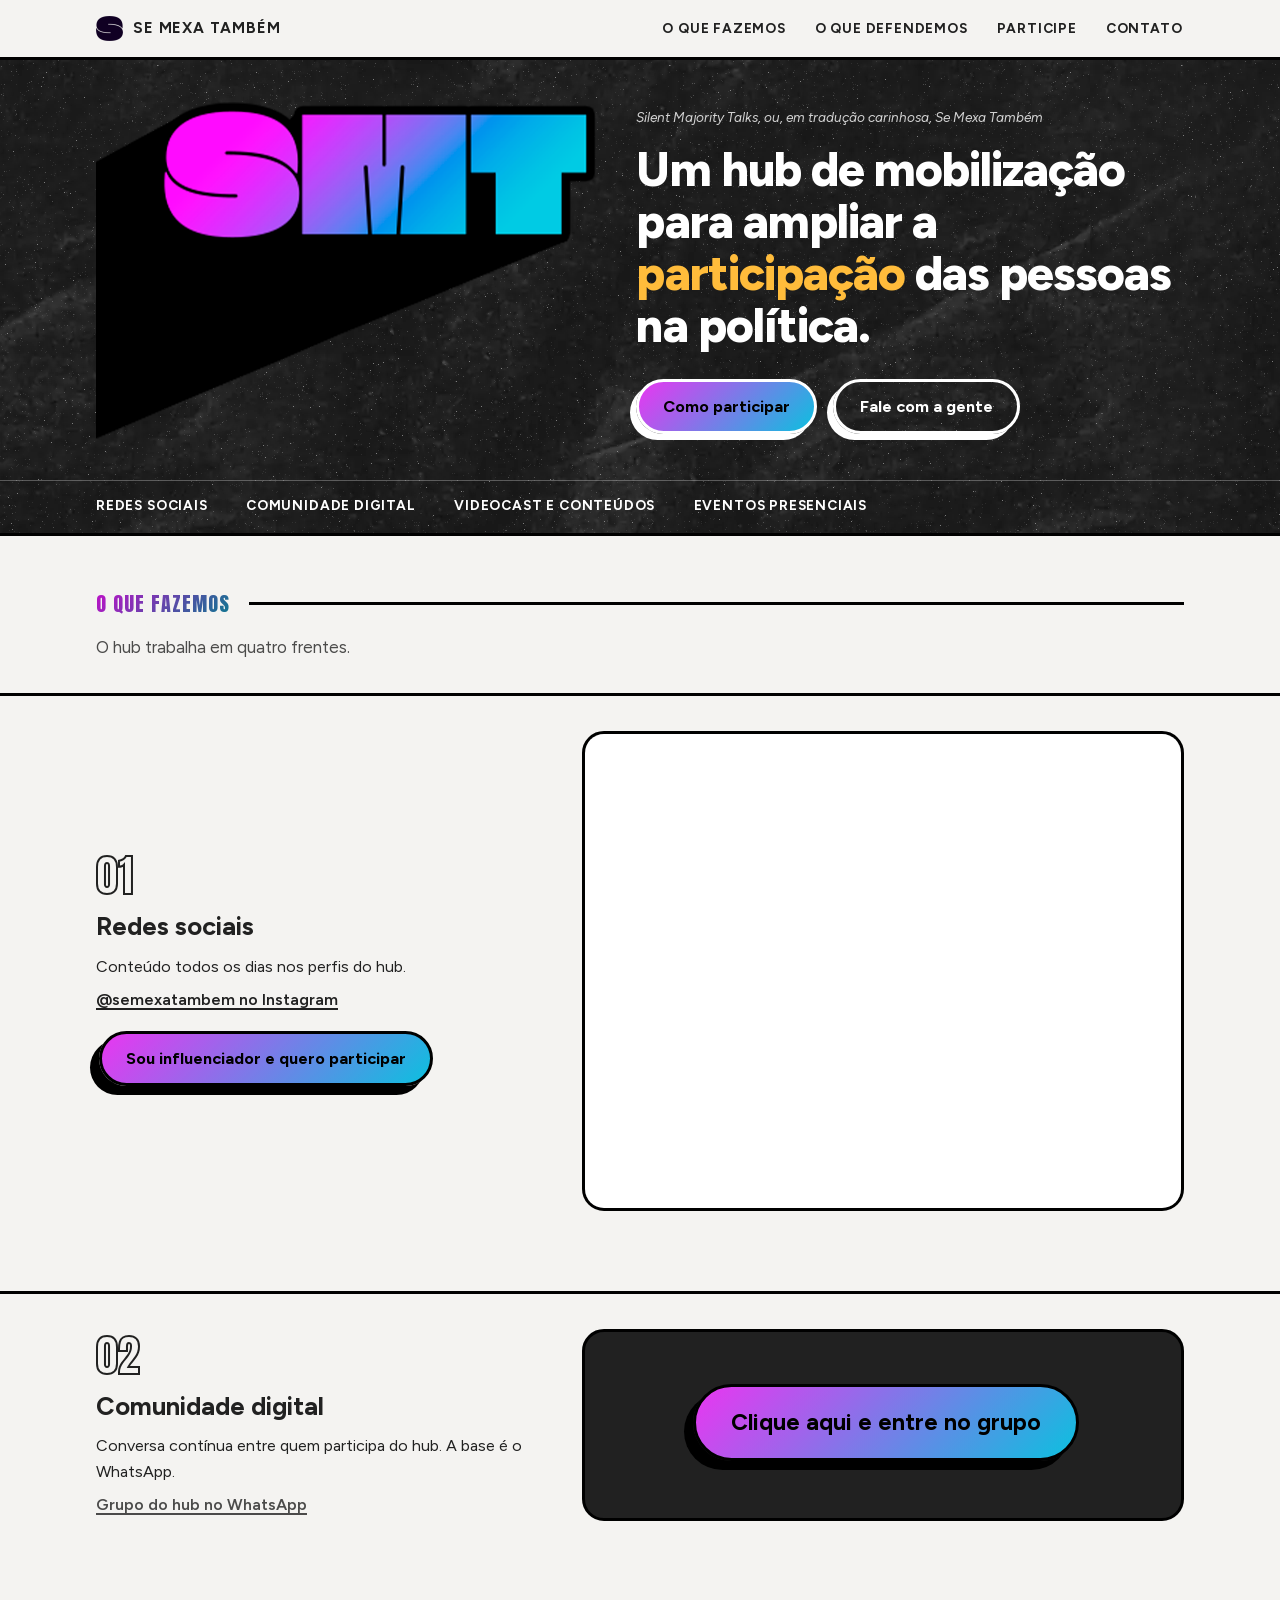
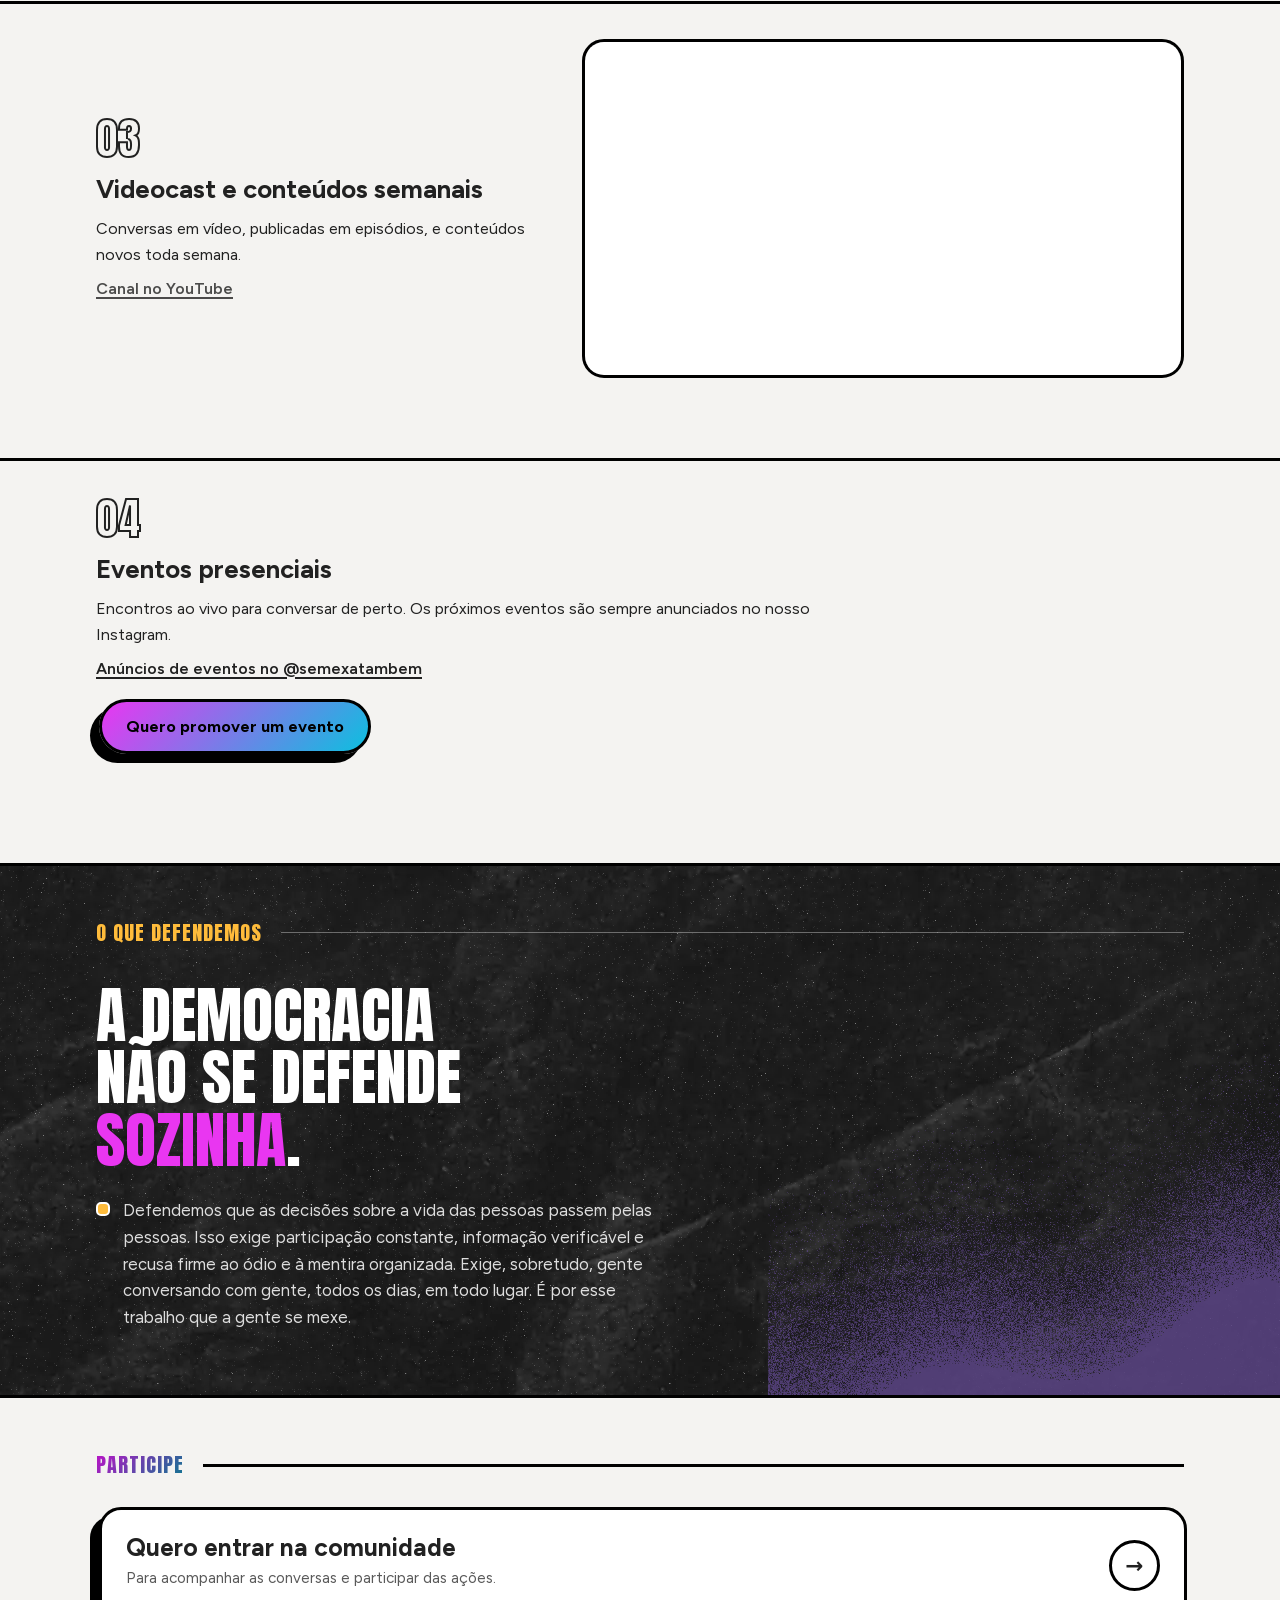
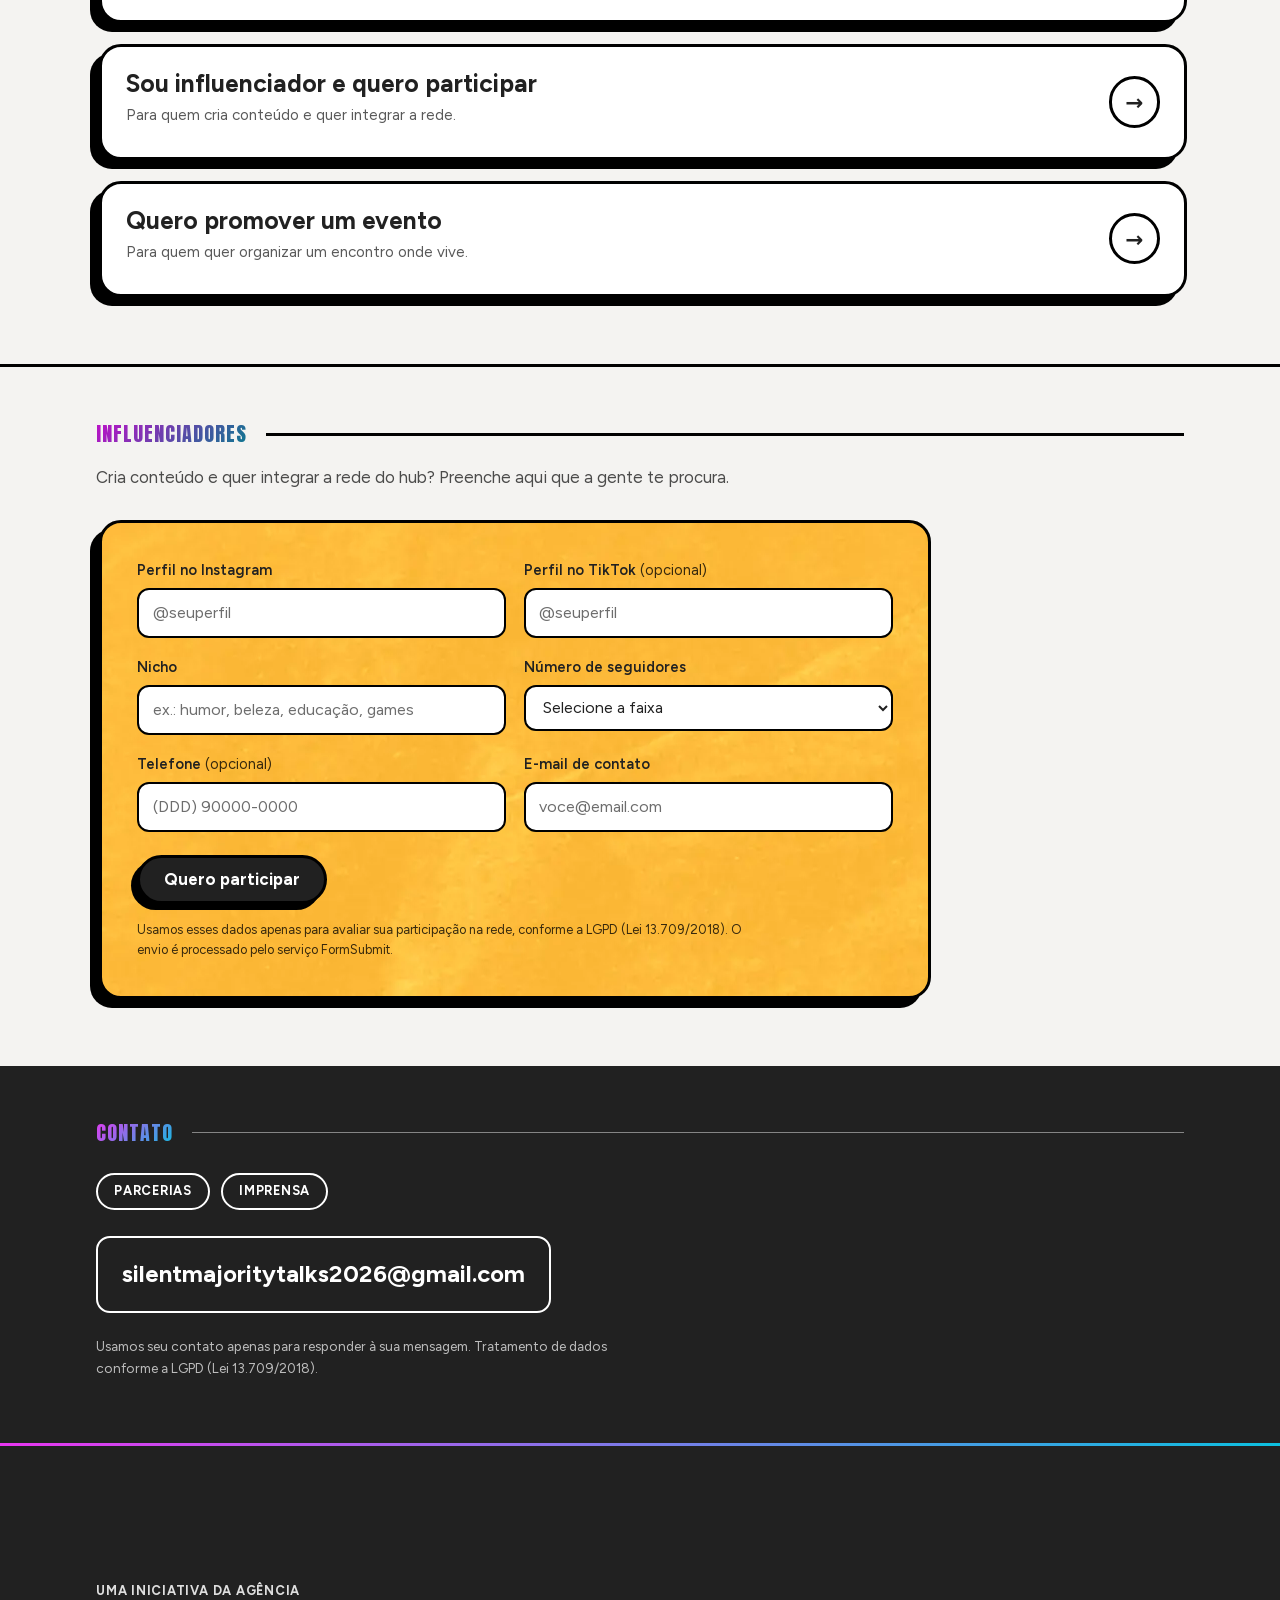
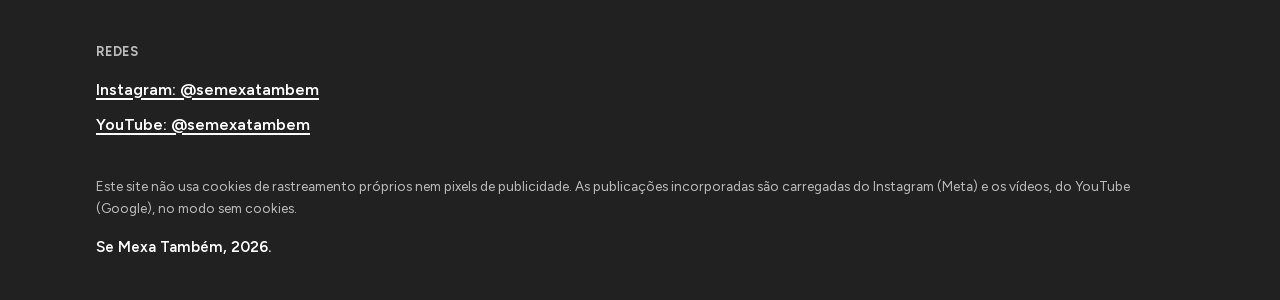
==== commit 8aca41ad: "Identidade v2, dose cheia: papel preto amassado no hero, manifesto, concurso, leitura e 404; fita e " ====
--- a/index.html
+++ b/index.html
@@ -13,6 +13,7 @@
   <meta name="theme-color" content="#F4F3F1">
   <link rel="preload" href="assets/fonts/anton-400.woff2" as="font" type="font/woff2" crossorigin>
   <link rel="preload" href="assets/fonts/figtree.woff2" as="font" type="font/woff2" crossorigin>
+  <link rel="preload" href="assets/texturas/papel-preto.webp" as="image" type="image/webp">
   <link rel="preconnect" href="https://www.instagram.com">
   <link rel="preconnect" href="https://www.youtube-nocookie.com">
 
@@ -34,7 +35,7 @@
   <link rel="icon" type="image/png" sizes="64x64" href="assets/favicon-64.png">
   <link rel="apple-touch-icon" href="assets/apple-touch-icon.png">
 
-  <link rel="stylesheet" href="css/style.css?v=50">
+  <link rel="stylesheet" href="css/style.css?v=51">
 
   <script type="application/ld+json">{"@context":"https://schema.org","@type":"Organization","name":"Se Mexa Também","alternateName":["SMT","Silent Majority Talks"],"url":"https://semexatambem.com/","logo":"https://semexatambem.com/assets/og.png","email":"silentmajoritytalks2026@gmail.com","sameAs":["https://www.instagram.com/semexatambem"]}</script>
 </head>
@@ -70,7 +71,7 @@
     </div>
 
     <!-- ============ HERO ============ -->
-    <section class="hero" aria-labelledby="titulo-hero">
+    <section class="hero hero--papel painel-papel" aria-labelledby="titulo-hero">
       <div class="container">
         <div class="hero__quadro">
           <div class="hero__arte">
@@ -78,7 +79,7 @@
           </div>
           <div class="hero__texto">
             <p class="hero__traducao">Silent Majority Talks, ou, em tradução carinhosa, Se Mexa Também</p>
-            <h1 id="titulo-hero" class="hero__titulo">Um hub de mobilização para ampliar a participação das pessoas na política.</h1>
+            <h1 id="titulo-hero" class="hero__titulo">Um hub de mobilização para ampliar a <em>participação</em> das pessoas na política.</h1>
             <div class="hero__botoes">
               <a class="botao botao--grad apertavel" href="#participe">Como participar</a>
               <a class="botao botao--linha apertavel" href="#contato">Fale com a gente</a>
@@ -86,6 +87,14 @@
           </div>
         </div>
       </div>
+      <nav class="faixa faixa--no-papel" aria-label="Frentes do hub">
+        <div class="container faixa__trilho">
+          <a href="#redes">Redes sociais</a>
+          <a href="#comunidade">Comunidade digital</a>
+          <a href="#videocast">Videocast e conteúdos</a>
+          <a href="#eventos">Eventos presenciais</a>
+        </div>
+      </nav>
     </section>
 
     <!-- ============ CHAMADA DO CONCURSO (sai sozinha no fim do prazo) ============ -->
@@ -97,15 +106,6 @@
       </div>
     </aside>
 
-    <!-- ============ FAIXA-ÍNDICE ============ -->
-    <nav class="faixa" aria-label="Frentes do hub">
-      <div class="container faixa__trilho">
-        <a href="#redes">Redes sociais</a>
-        <a href="#comunidade">Comunidade digital</a>
-        <a href="#videocast">Videocast e conteúdos</a>
-        <a href="#eventos">Eventos presenciais</a>
-      </div>
-    </nav>
 
     <!-- ============ O QUE FAZEMOS ============ -->
     <section class="secao" id="o-que-fazemos" aria-labelledby="titulo-fazemos">
@@ -173,7 +173,7 @@
     </section>
 
     <!-- ============ O QUE DEFENDEMOS ============ -->
-    <section class="secao secao--fio" id="defendemos" aria-labelledby="titulo-defendemos">
+    <section class="secao secao--fio secao--papel painel-papel" id="defendemos" aria-labelledby="titulo-defendemos">
       <div class="container">
         <div class="cabeca">
           <h2 id="titulo-defendemos" class="dizer">O que defendemos</h2>
@@ -308,6 +308,6 @@
     </div>
   </footer>
 
-  <script src="js/main.js?v=24"></script>
+  <script src="js/main.js?v=25"></script>
 </body>
 </html>
--- a/css/style.css
+++ b/css/style.css
@@ -404,6 +404,48 @@
   border-bottom: var(--fio);
 }
 
+.secao--papel { position: relative; overflow: hidden; }
+.secao--papel > .container { position: relative; z-index: 1; }
+
+.secao--papel::before {
+  content: "";
+  position: absolute;
+  right: -6%;
+  bottom: -8%;
+  width: min(46vw, 720px);
+  aspect-ratio: 900 / 700;
+  background: url("../assets/texturas/nevoa-roxa.webp") center / contain no-repeat;
+  opacity: 0.85;
+  pointer-events: none;
+}
+
+.secao--papel .convicao { color: var(--branco); max-width: 14ch; }
+.secao--papel .convicao span { background: none; -webkit-background-clip: border-box; background-clip: border-box; color: var(--rosa); }
+.secao--papel .apoio { color: rgba(255, 255, 255, 0.85); }
+.secao--papel .apoio--marcado::before { border-color: var(--branco); background: var(--amarelo); }
+
+@media (max-width: 899.98px) {
+  .secao--papel { padding-bottom: 12rem; }
+  .secao--papel::before { width: min(90vw, 520px); right: -20%; bottom: -10%; }
+}
+
+.faixa--no-papel { background: transparent; border-top: 1px solid rgba(255, 255, 255, 0.28); border-bottom: 0; }
+
+.hero--papel { padding-block: 0; border-bottom: var(--fio); }
+.hero--papel .hero__quadro { background: transparent; border: 0; border-radius: 0; box-shadow: none; overflow: visible; }
+.hero--papel .hero__arte { border: 0; padding-block: 2.4rem 0; }
+.hero--papel .hero__arte img { max-width: 560px; }
+.hero--papel .hero__texto { padding-inline: 0; padding-block: 1.6rem 3rem; }
+.hero--papel .hero__traducao { color: rgba(255, 255, 255, 0.8); }
+.hero--papel .hero__titulo { color: var(--branco); }
+.hero--papel .hero__titulo em { font-style: normal; color: var(--amarelo); }
+
+@media (min-width: 760px) {
+  .hero--papel .hero__quadro { grid-template-columns: 46% 1fr; gap: 2.5rem; }
+  .hero--papel .hero__arte { padding-block: 2.6rem; align-items: center; }
+  .hero--papel .hero__texto { padding-block: 2.6rem; }
+}
+
 .faixa__trilho {
   display: flex;
   gap: 2.4rem;
@@ -511,6 +553,30 @@
   background: var(--tinta);
   color: var(--branco);
 }
+
+/* ---- Papel do manual: chão dos painéis escuros que carregam algo ---- */
+.painel-papel {
+  background-color: #202020;
+  background-image: url("../assets/texturas/grao.png"), url("../assets/texturas/papel-preto.webp");
+  background-size: 512px 512px, 900px auto;
+  background-repeat: repeat, repeat;
+  background-position: 0 0, center top;
+  color: var(--branco);
+}
+
+.painel-papel .apertavel { border-color: var(--branco); box-shadow: -6px 6px 0 var(--branco); }
+
+@media (hover: hover) {
+  .painel-papel .apertavel:hover { box-shadow: -9px 9px 0 var(--branco); }
+}
+
+.painel-papel .apertavel:active { box-shadow: -3px 3px 0 var(--branco); }
+.painel-papel .botao--linha { background: transparent; color: var(--branco); border-color: var(--branco); }
+.painel-papel .botao--grad { color: var(--preto); }
+.painel-papel .dizer { background: none; -webkit-background-clip: border-box; background-clip: border-box; color: var(--amarelo); }
+.painel-papel .cabeca::after { height: 1px; background: rgba(255, 255, 255, 0.35); }
+.painel-papel :focus-visible { outline-color: var(--branco); }
+.painel-papel ::selection { background: var(--amarelo); color: var(--preto); }
 
 .bloco {
   border-top: var(--fio);
@@ -807,6 +873,12 @@
   max-width: 52rem;
 }
 
+.sem-faixa .formulario { background: var(--amarelo) url("../assets/texturas/papel-amarelo.webp") center / 900px auto repeat; }
+.sem-faixa .formulario .botao--grad { background-image: none; background-color: var(--tinta); color: var(--branco); }
+.sem-faixa .formulario__nota,
+.sem-faixa .campo__rotulo em { color: rgba(0, 0, 0, 0.78); }
+.sem-faixa .formulario ::selection { background: var(--tinta); color: var(--branco); }
+
 .formulario__grade {
   display: grid;
   gap: 1.1rem;
@@ -1007,6 +1079,29 @@
    Página 404
    ========================================================================== */
 
+.pagina-404-fundo { position: relative; overflow: hidden; min-height: 100vh; }
+
+.pagina-404-fundo::before {
+  content: "";
+  position: absolute;
+  right: -6%;
+  bottom: -8%;
+  width: min(50vw, 720px);
+  aspect-ratio: 900 / 700;
+  background: url("../assets/texturas/nevoa-teal.webp") center / contain no-repeat;
+  opacity: 0.85;
+  pointer-events: none;
+}
+
+.pagina-404-fundo .pagina-404 { position: relative; z-index: 1; min-height: 100vh; }
+.pagina-404-fundo .pagina-404 .pagina-404__numero { font-family: var(--fonte-dizeres); font-weight: 400; letter-spacing: 0; line-height: 0.9; background: none; -webkit-background-clip: border-box; background-clip: border-box; color: var(--amarelo); }
+.pagina-404-fundo .pagina-404 p { color: rgba(255, 255, 255, 0.85); }
+
+@media (max-width: 759.98px) {
+  .pagina-404-fundo .pagina-404 { justify-content: flex-start; padding-top: 4rem; padding-bottom: 12rem; }
+  .pagina-404-fundo::before { width: min(90vw, 520px); right: -20%; bottom: -10%; }
+}
+
 .pagina-404 {
   min-height: 80vh;
   display: flex;
@@ -1062,8 +1157,12 @@
    ========================================================================== */
 
 .faixa-edital {
-  background: var(--amarelo);
-  border-block: var(--fio);
+  background-color: var(--amarelo);
+  background-image: url("../assets/texturas/papel-amarelo.webp");
+  background-size: 900px auto;
+  background-repeat: repeat;
+  background-position: center 30%;
+  border-bottom: var(--fio);
   padding-block: 1.1rem;
 }
 
@@ -1203,7 +1302,10 @@
 }
 
 .edital-leitura {
-  background-color: var(--tinta);
+  background-color: #202020;
+  background-image: url("../assets/texturas/grao.png"), url("../assets/texturas/papel-preto.webp");
+  background-size: 512px 512px, 900px auto;
+  background-repeat: repeat, repeat;
 }
 
 .edital__corpo { max-width: 50rem; }
@@ -1358,6 +1460,14 @@
    Página do concurso
    ========================================================================== */
 
+.concurso-so-print { display: none; }
+.concurso-abre .selo { margin-bottom: 1.2rem; }
+.concurso-abre .concurso__titulo { color: var(--branco); }
+.concurso-abre .concurso__titulo span { background: none; -webkit-background-clip: border-box; background-clip: border-box; color: var(--amarelo); }
+.concurso-abre .concurso__sub { color: rgba(255, 255, 255, 0.85); }
+.concurso-abre .edital__essencial li { color: var(--tinta); }
+.concurso-abre .edital__encerrado { background: var(--papel); color: var(--tinta); }
+
 .concurso__titulo {
   font-family: var(--fonte-titulo);
   font-weight: 800;
@@ -1405,7 +1515,7 @@
   border: var(--fio);
   border-radius: 22px;
   box-shadow: var(--sombra-repouso);
-  padding: 1.5rem 1.4rem 0;
+  padding: 1.5rem 1.4rem 1.4rem;
   overflow: hidden;
 }
 
@@ -1449,48 +1559,48 @@
   width: 100%;
   max-width: 24rem;
   margin: auto 0 0;
-  padding: 1.8rem 0 0;
+  padding: 1.5rem 0 0;
   display: grid;
-  grid-template-columns: repeat(3, 1fr);
-  align-items: end;
-  gap: 0.5rem;
+  gap: 0.55rem;
 }
 
 .podio__lugar {
+  display: grid;
+  grid-template-columns: minmax(0, 1fr) auto;
+  align-items: center;
+  column-gap: 0.8rem;
+  text-align: left;
+}
+
+.podio__valor {
+  order: 2;
+  margin: 0;
+  font-family: var(--fonte-titulo);
+  font-weight: 800;
+  font-size: 1.05rem;
+  white-space: nowrap;
+}
+
+.podio__degrau {
+  order: 1;
+  justify-self: start;
   display: flex;
-  flex-direction: column;
-  text-align: center;
-}
-
-/* ordem visual de pódio (2, 1, 3); leitores de tela seguem 1, 2, 3 */
-.podio__lugar--1 { order: 2; }
-.podio__lugar--2 { order: 1; }
-.podio__lugar--3 { order: 3; }
-
-.podio__valor {
-  font-family: var(--fonte-titulo);
-  font-weight: 800;
-  font-size: clamp(1rem, 1.6vw, 1.2rem);
-  white-space: nowrap;
-  margin-bottom: 0.45rem;
-}
-
-.podio__degrau {
-  display: grid;
-  place-items: start center;
-  padding-top: 0.45rem;
-  border: var(--fio);
-  border-bottom: none;
-  border-radius: 10px 10px 0 0;
-  background: var(--branco);
+  align-items: center;
+  height: 2.3rem;
+  padding: 0 0 0 0.55rem;
+  border: 0;
+  border-radius: 0;
   font-family: var(--fonte-dizeres);
-  font-size: 1.45rem;
+  font-size: 1.15rem;
   line-height: 1;
-}
-
-.podio__lugar--1 .podio__degrau { height: 6rem; background-image: var(--grad); color: var(--preto); }
-.podio__lugar--2 .podio__degrau { height: 4.2rem; }
-.podio__lugar--3 .podio__degrau { height: 2.9rem; }
+  color: var(--preto);
+}
+
+.podio__lugar--1 .podio__degrau { width: 100%; background: var(--amarelo); }
+.podio__lugar--2 .podio__degrau { width: 50%; background: var(--rosa); }
+.podio__lugar--3 .podio__degrau { width: 17%; min-width: 2.5rem; background: var(--azul); }
+.podio--5k .podio__lugar--2 .podio__degrau { width: 60%; }
+.podio--5k .podio__lugar--3 .podio__degrau { width: 40%; }
 
 .premios__nota {
   margin-top: 1.8rem;
@@ -2032,7 +2142,8 @@
   box-shadow: var(--sombra-alta);
 }
 
-.secao-escura .js-erguido { box-shadow: -9px 9px 0 var(--branco); }
+.secao-escura .js-erguido,
+.painel-papel .js-erguido { box-shadow: -9px 9px 0 var(--branco); }
 
 .js-assenta {
   transition:
@@ -2077,6 +2188,12 @@
 }
 
 @media print {
+  .painel-papel { background: #fff !important; color: var(--tinta) !important; }
+  .faixa-edital, .edital-leitura, .formulario { background-image: none; }
+  .secao--papel::before, .pagina-404-fundo::before { display: none; }
+  .secao--papel .convicao, .secao--papel .apoio { color: var(--tinta); }
+  .concurso-so-print { display: flex; }
+  .concurso-abre .concurso__titulo, .concurso-abre .concurso__sub { color: var(--tinta) !important; }
   * {
     -webkit-print-color-adjust: exact !important;
     print-color-adjust: exact !important;
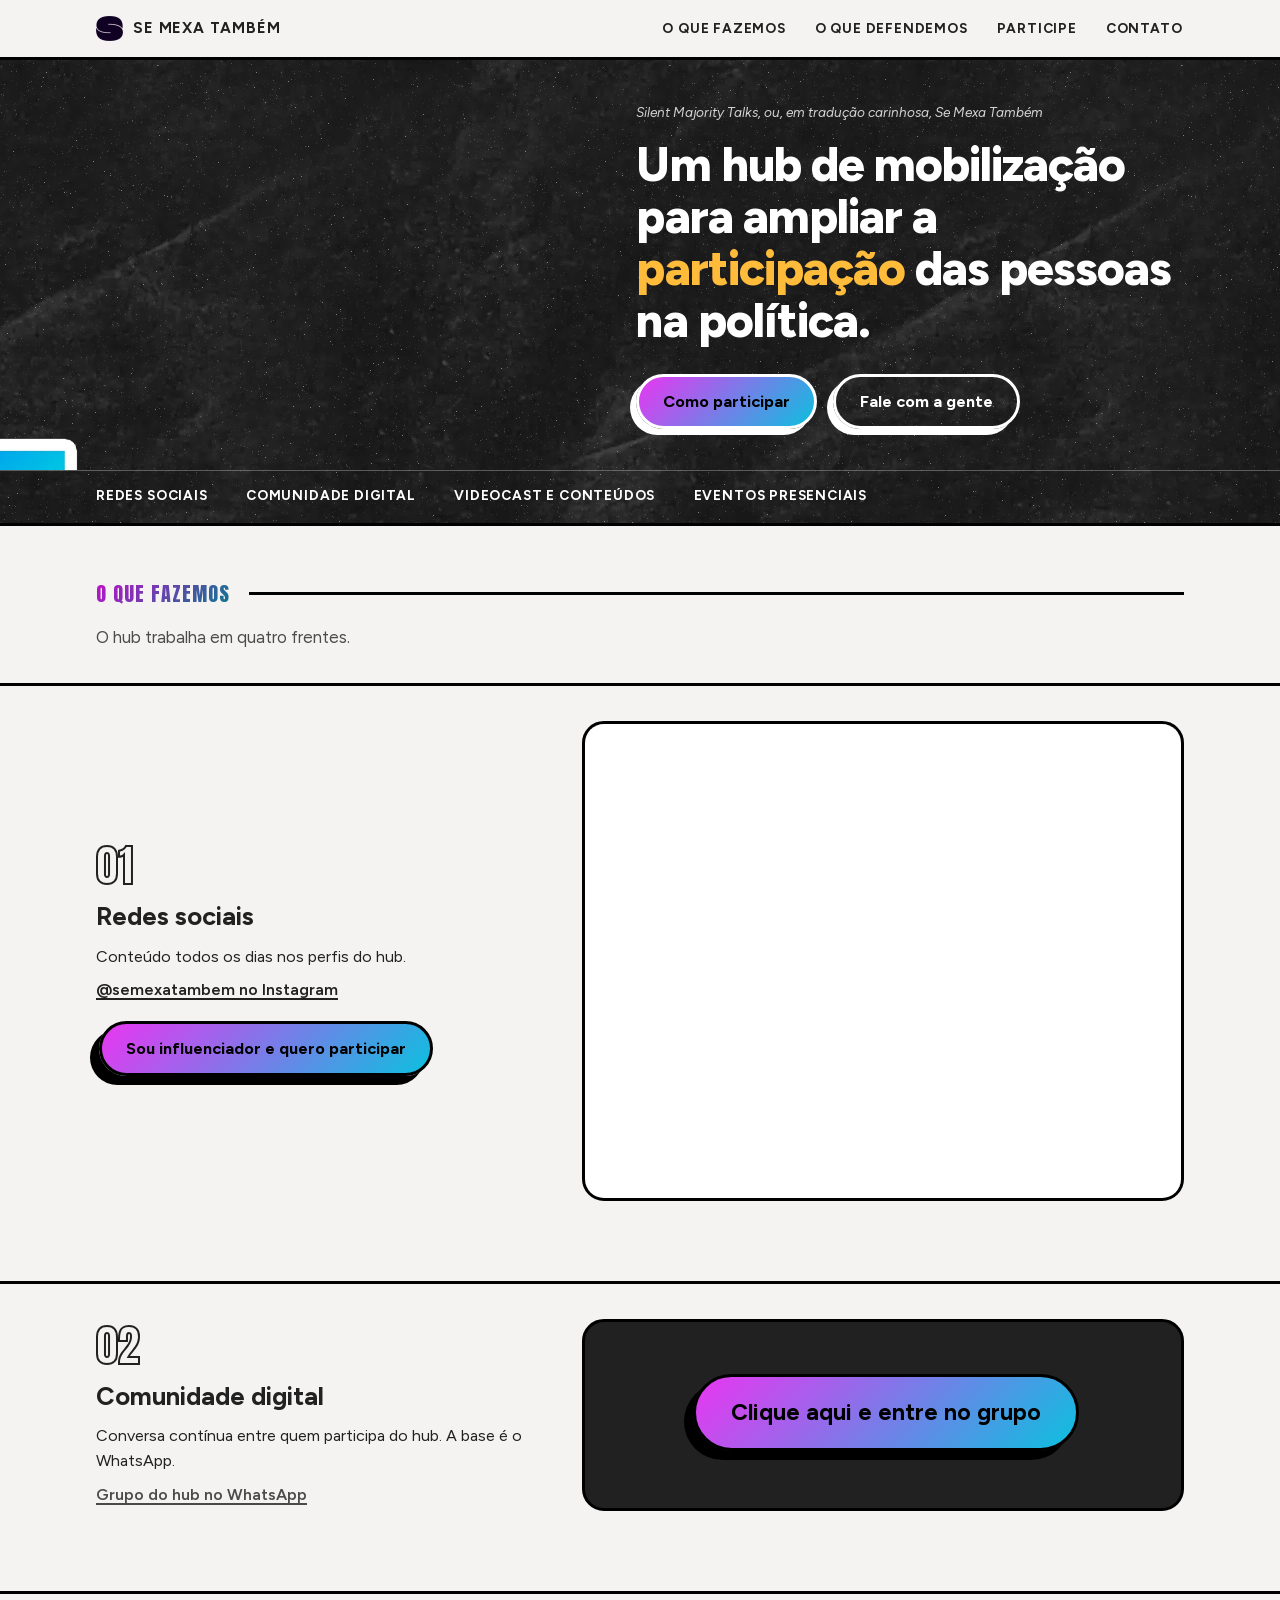
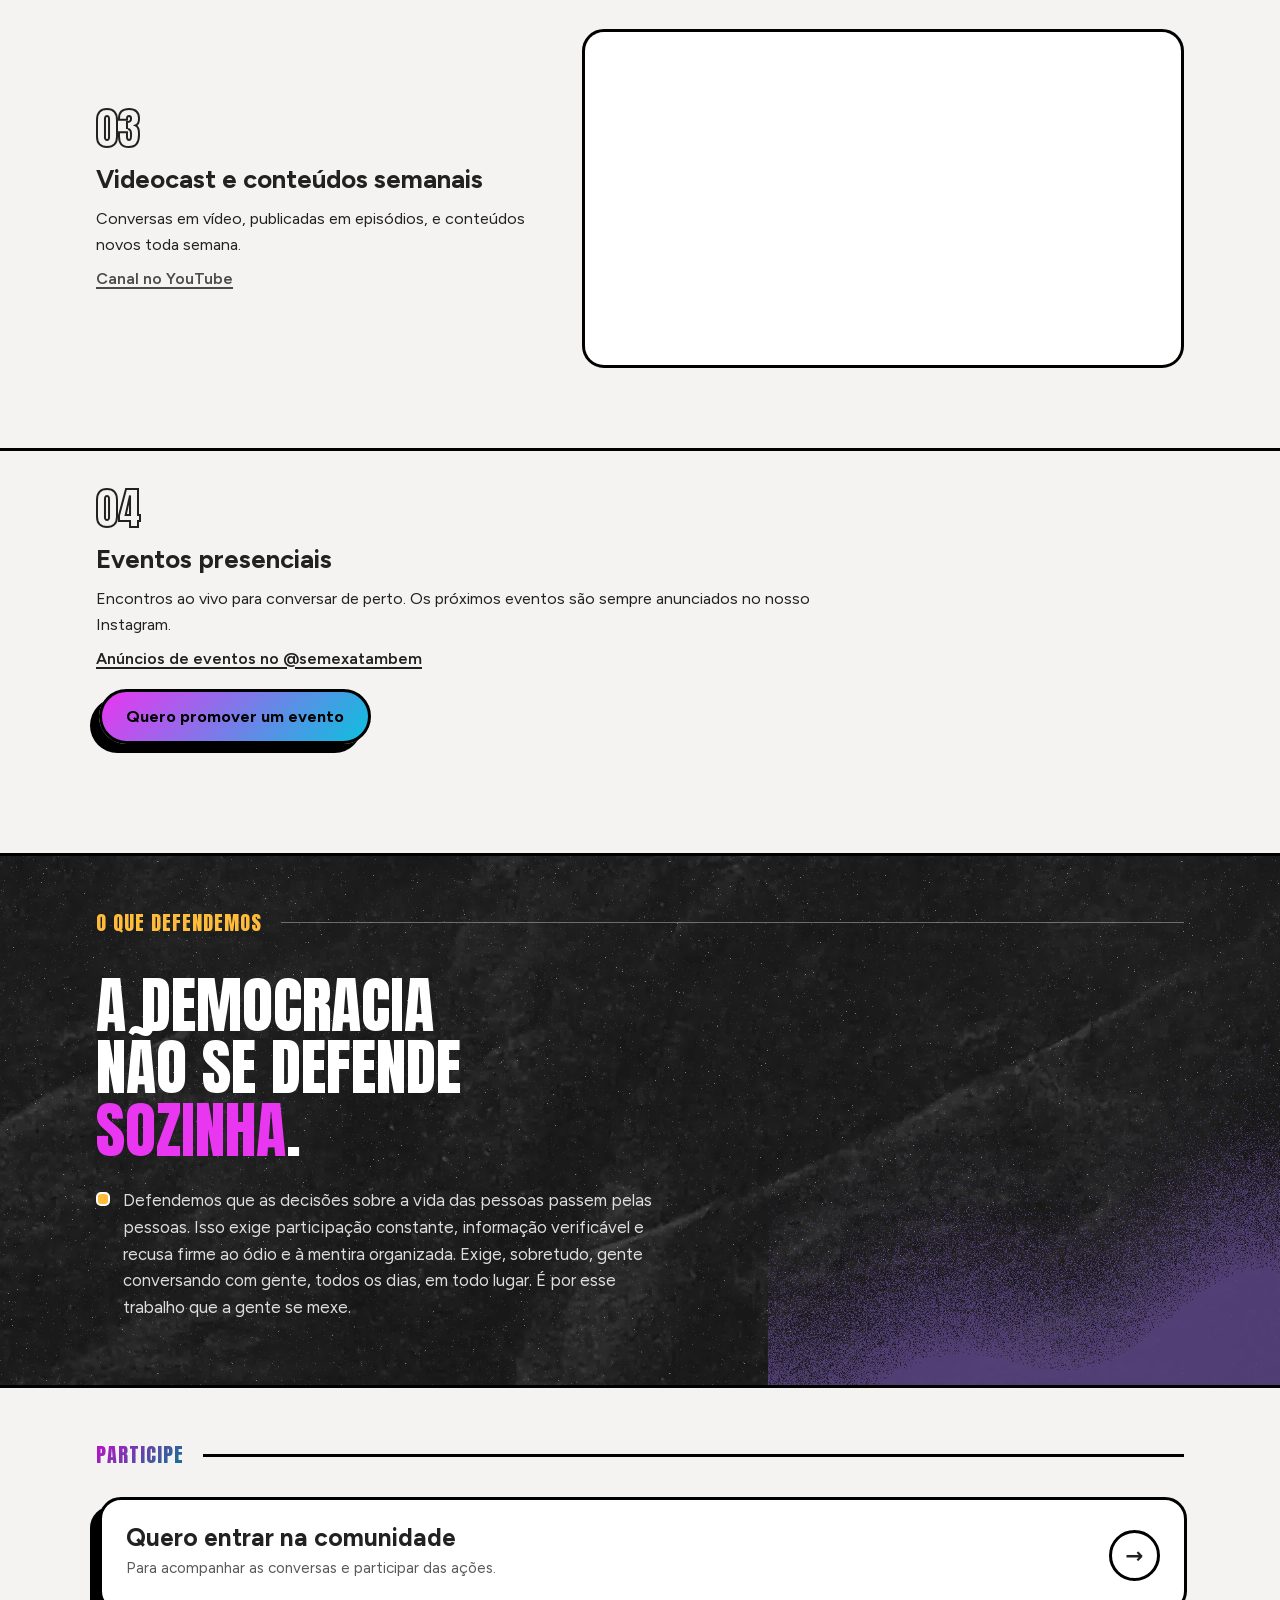
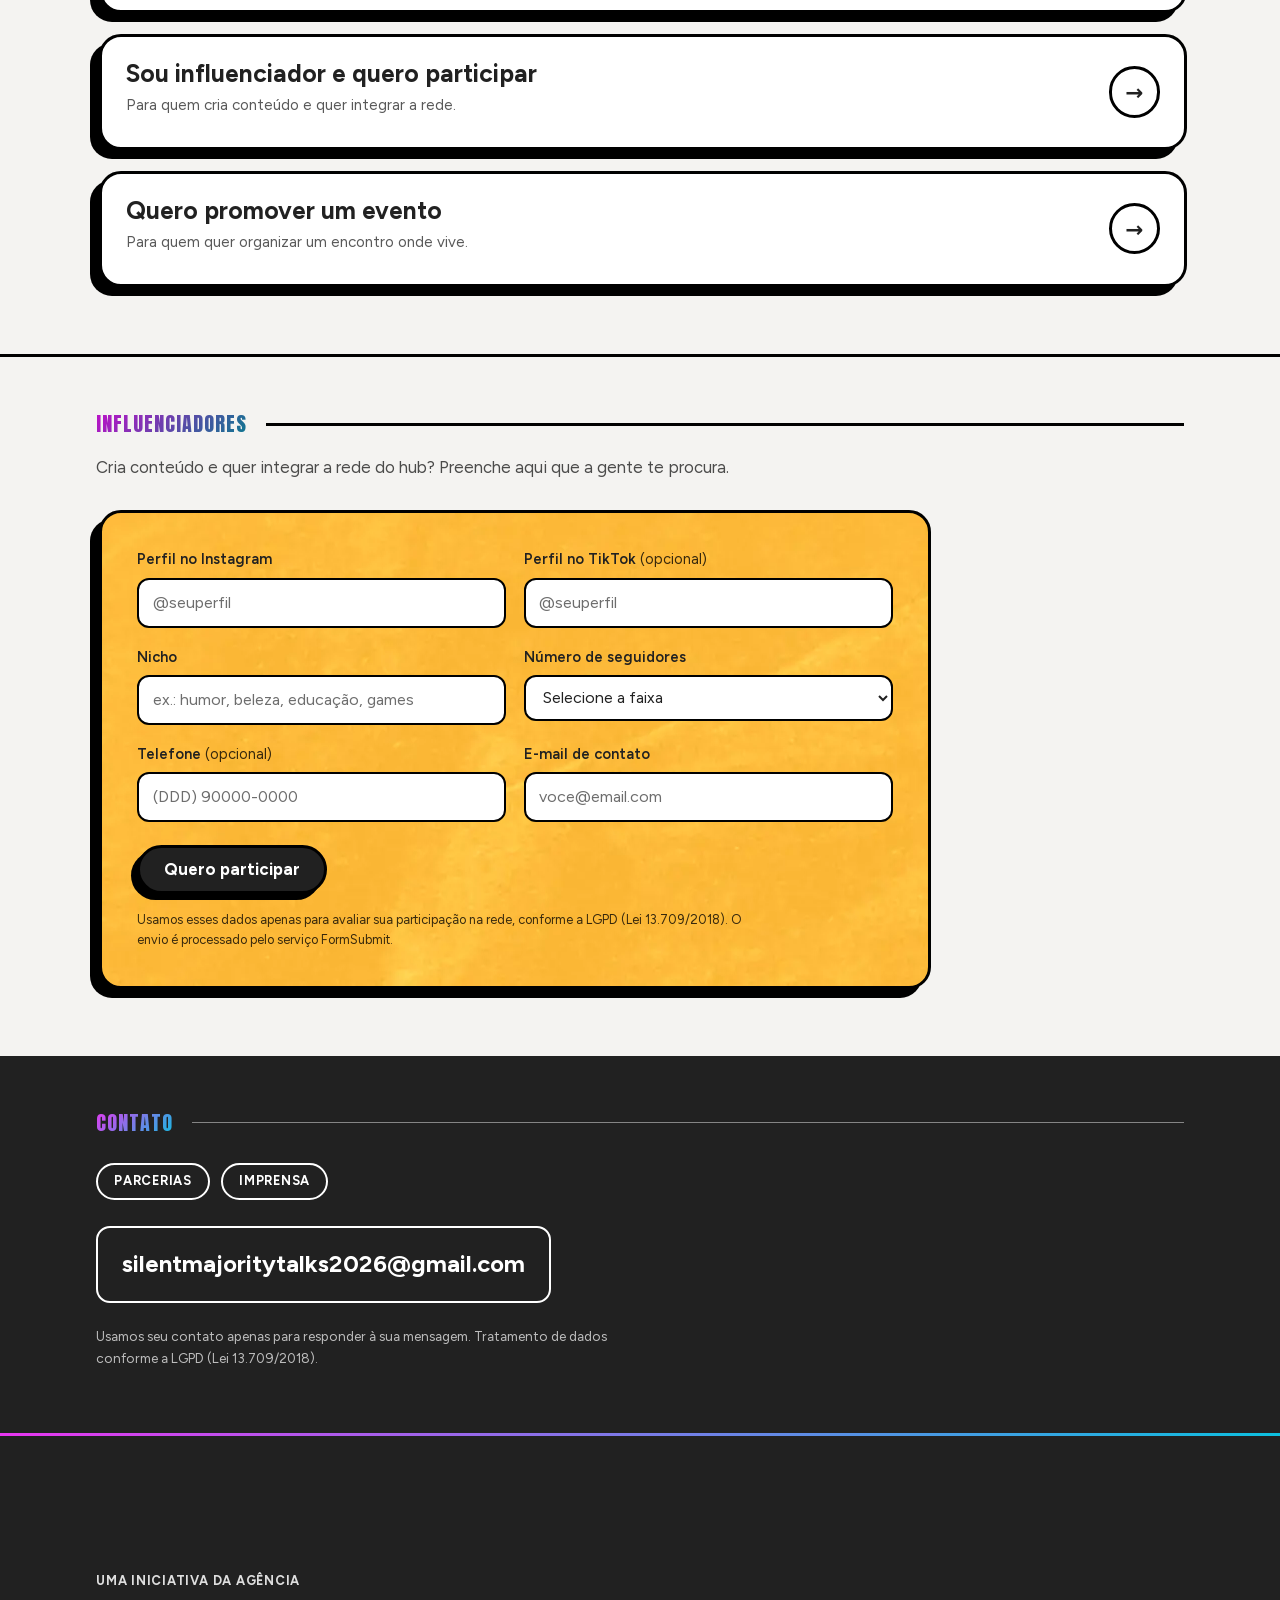
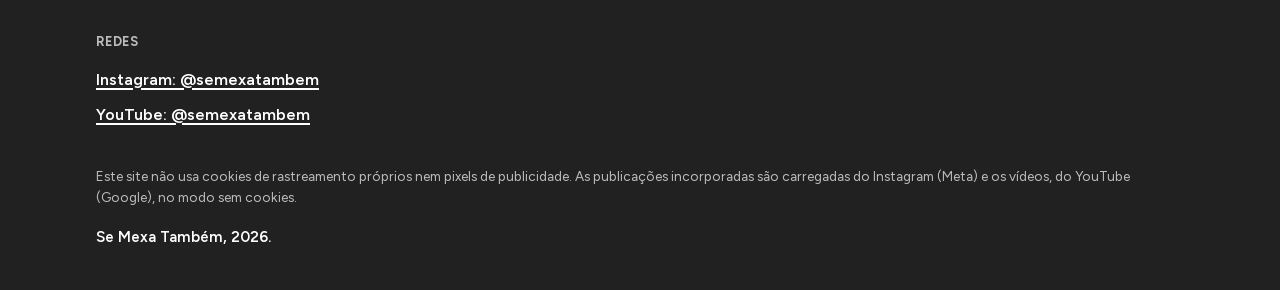
==== commit e06f1576: "Hero: logo nasce do canto (sombra extrudada até a borda do painel) e entra animada pela própria tril" ====
--- a/index.html
+++ b/index.html
@@ -35,7 +35,7 @@
   <link rel="icon" type="image/png" sizes="64x64" href="assets/favicon-64.png">
   <link rel="apple-touch-icon" href="assets/apple-touch-icon.png">
 
-  <link rel="stylesheet" href="css/style.css?v=51">
+  <link rel="stylesheet" href="css/style.css?v=52">
 
   <script type="application/ld+json">{"@context":"https://schema.org","@type":"Organization","name":"Se Mexa Também","alternateName":["SMT","Silent Majority Talks"],"url":"https://semexatambem.com/","logo":"https://semexatambem.com/assets/og.png","email":"silentmajoritytalks2026@gmail.com","sameAs":["https://www.instagram.com/semexatambem"]}</script>
 </head>
@@ -72,10 +72,11 @@
 
     <!-- ============ HERO ============ -->
     <section class="hero hero--papel painel-papel" aria-labelledby="titulo-hero">
+      <div class="hero__miolo">
       <div class="container">
         <div class="hero__quadro">
           <div class="hero__arte">
-            <img src="assets/logo-smt.png" alt="SMT" width="976" height="658" fetchpriority="high">
+            <img src="assets/logo-smt-longa.webp" alt="SMT" width="2396" height="1036" fetchpriority="high">
           </div>
           <div class="hero__texto">
             <p class="hero__traducao">Silent Majority Talks, ou, em tradução carinhosa, Se Mexa Também</p>
@@ -86,6 +87,7 @@
             </div>
           </div>
         </div>
+      </div>
       </div>
       <nav class="faixa faixa--no-papel" aria-label="Frentes do hub">
         <div class="container faixa__trilho">
--- a/css/style.css
+++ b/css/style.css
@@ -433,16 +433,61 @@
 
 .hero--papel { padding-block: 0; border-bottom: var(--fio); }
 .hero--papel .hero__quadro { background: transparent; border: 0; border-radius: 0; box-shadow: none; overflow: visible; }
-.hero--papel .hero__arte { border: 0; padding-block: 2.4rem 0; }
-.hero--papel .hero__arte img { max-width: 560px; }
-.hero--papel .hero__texto { padding-inline: 0; padding-block: 1.6rem 3rem; }
+.hero--papel .hero__miolo { position: relative; overflow: hidden; }
+
+/* A arte nasce de uma borda: a caixa do .hero__arte é só a das letras; a sombra longa
+   (extrusão contínua) sai por baixo/esquerda e é cortada pela borda do painel, nunca no ar */
+.hero--papel .hero__arte {
+  position: relative;
+  border: 0;
+  padding: 0;
+  margin-top: 2.4rem;
+  aspect-ratio: 867 / 289;
+  overflow: visible;
+  display: block;
+}
+
+.hero--papel .hero__arte img {
+  position: absolute;
+  top: 0;
+  right: 0;
+  width: calc(100% * 2396 / 867);
+  max-width: none;
+  height: auto;
+  animation: logo-sai-do-canto 1.3s cubic-bezier(0.16, 0.84, 0.3, 1) both;
+}
+
+/* o logo sai do canto pela própria trilha da sombra (26°) */
+@keyframes logo-sai-do-canto {
+  from { transform: translate(-640px, 312px); }
+  to { transform: none; }
+}
+
+.hero--papel .hero__texto {
+  animation: hero-texto-chega 0.7s ease-out 0.55s both;
+}
+
+@keyframes hero-texto-chega {
+  from { opacity: 0; transform: translateY(10px); }
+  to { opacity: 1; transform: none; }
+}
+
+@media (max-width: 759.98px) {
+  /* no celular a sombra passa por trás do texto (branco lê sobre o preto e sobre o papel) */
+  .hero--papel .hero__arte img { animation-name: logo-sai-do-canto-curto; }
+  @keyframes logo-sai-do-canto-curto {
+    from { transform: translate(-360px, 176px); }
+    to { transform: none; }
+  }
+}
+.hero--papel .hero__texto { position: relative; z-index: 1; padding-inline: 0; padding-block: 1.6rem 3rem; }
 .hero--papel .hero__traducao { color: rgba(255, 255, 255, 0.8); }
 .hero--papel .hero__titulo { color: var(--branco); }
 .hero--papel .hero__titulo em { font-style: normal; color: var(--amarelo); }
 
 @media (min-width: 760px) {
-  .hero--papel .hero__quadro { grid-template-columns: 46% 1fr; gap: 2.5rem; }
-  .hero--papel .hero__arte { padding-block: 2.6rem; align-items: center; }
+  .hero--papel .hero__quadro { grid-template-columns: 46% 1fr; gap: 2.5rem; align-items: center; }
+  .hero--papel .hero__arte { margin-top: 0; align-self: center; }
   .hero--papel .hero__texto { padding-block: 2.6rem; }
 }
 
@@ -2180,6 +2225,8 @@
 
   .js-erguido { transform: none; box-shadow: var(--sombra-repouso); }
   .js-assenta { transition: none; }
+  .hero--papel .hero__arte img,
+  .hero--papel .hero__texto { animation: none; }
 
   html.tem-js .edital__corpo article + article::before {
     transform: scaleX(1);
@@ -2189,6 +2236,7 @@
 
 @media print {
   .painel-papel { background: #fff !important; color: var(--tinta) !important; }
+  .hero--papel .hero__arte { overflow: hidden; }
   .faixa-edital, .edital-leitura, .formulario { background-image: none; }
   .secao--papel::before, .pagina-404-fundo::before { display: none; }
   .secao--papel .convicao, .secao--papel .apoio { color: var(--tinta); }
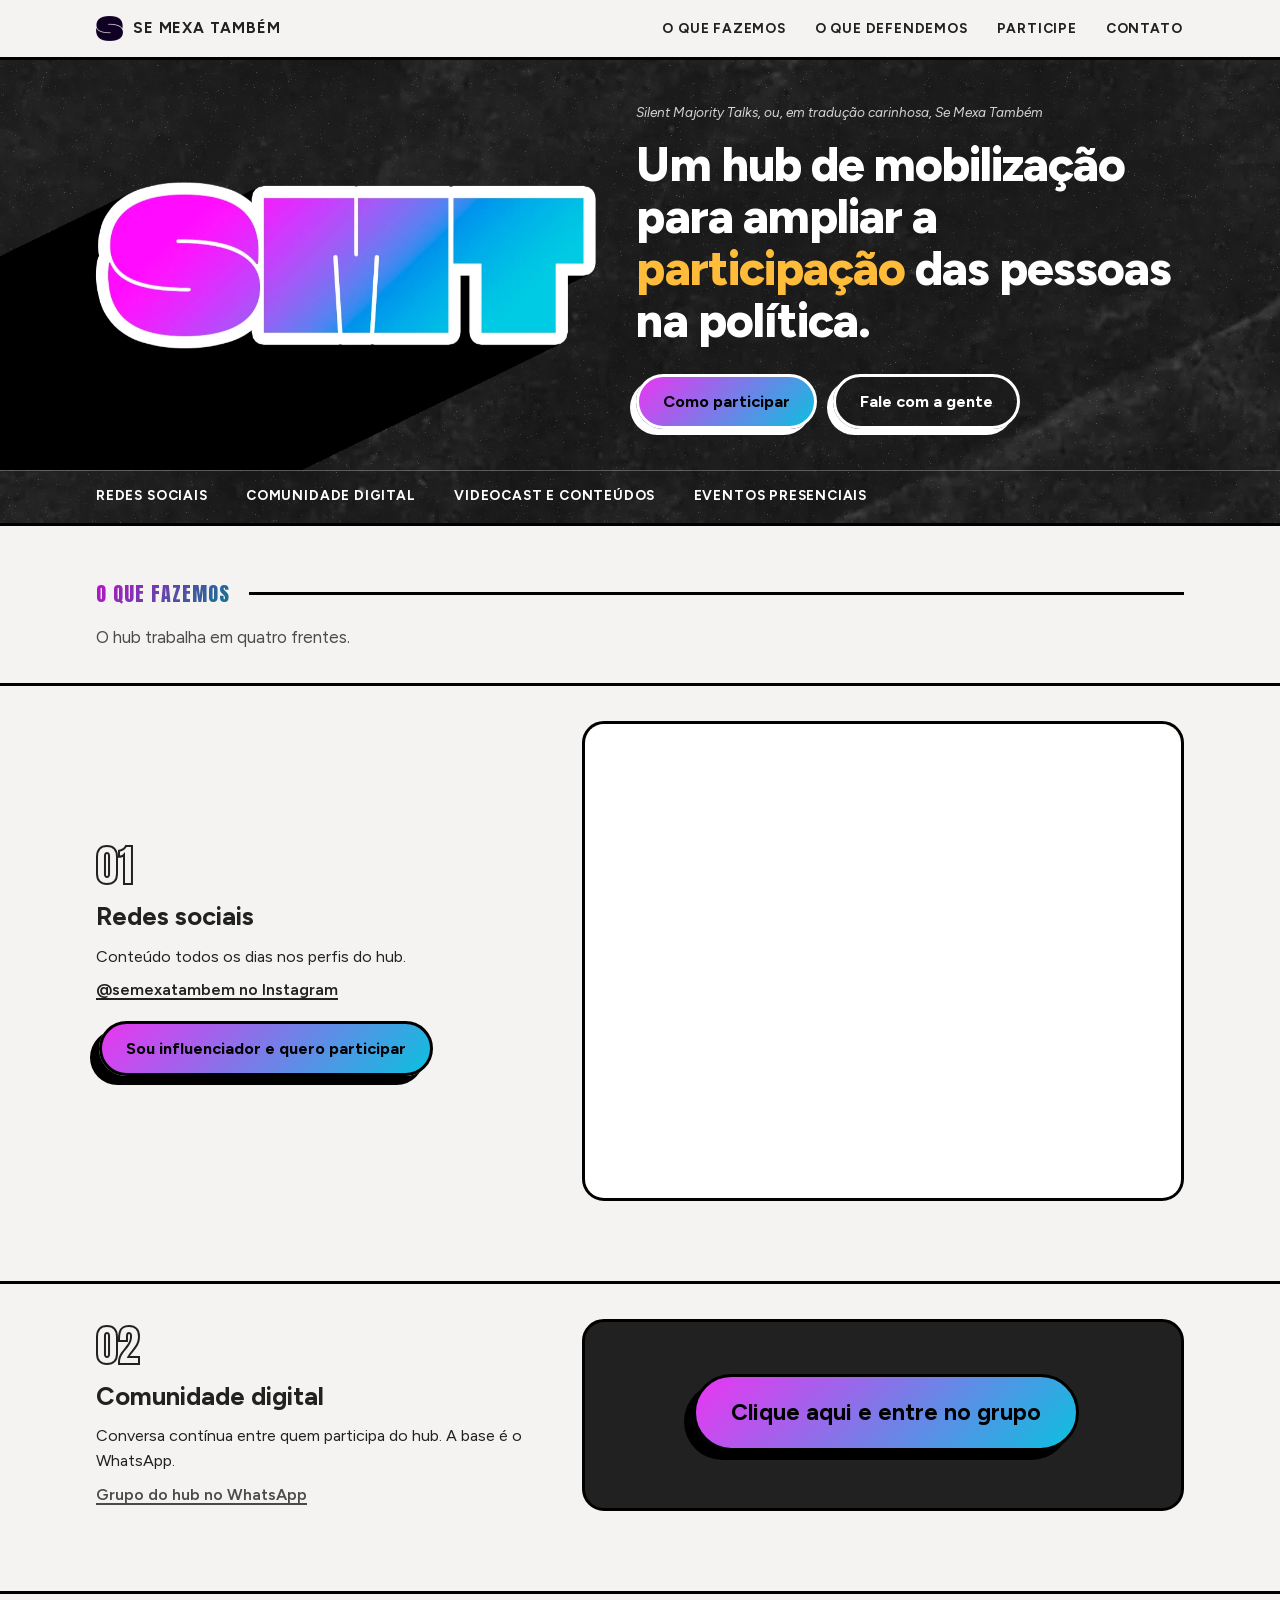
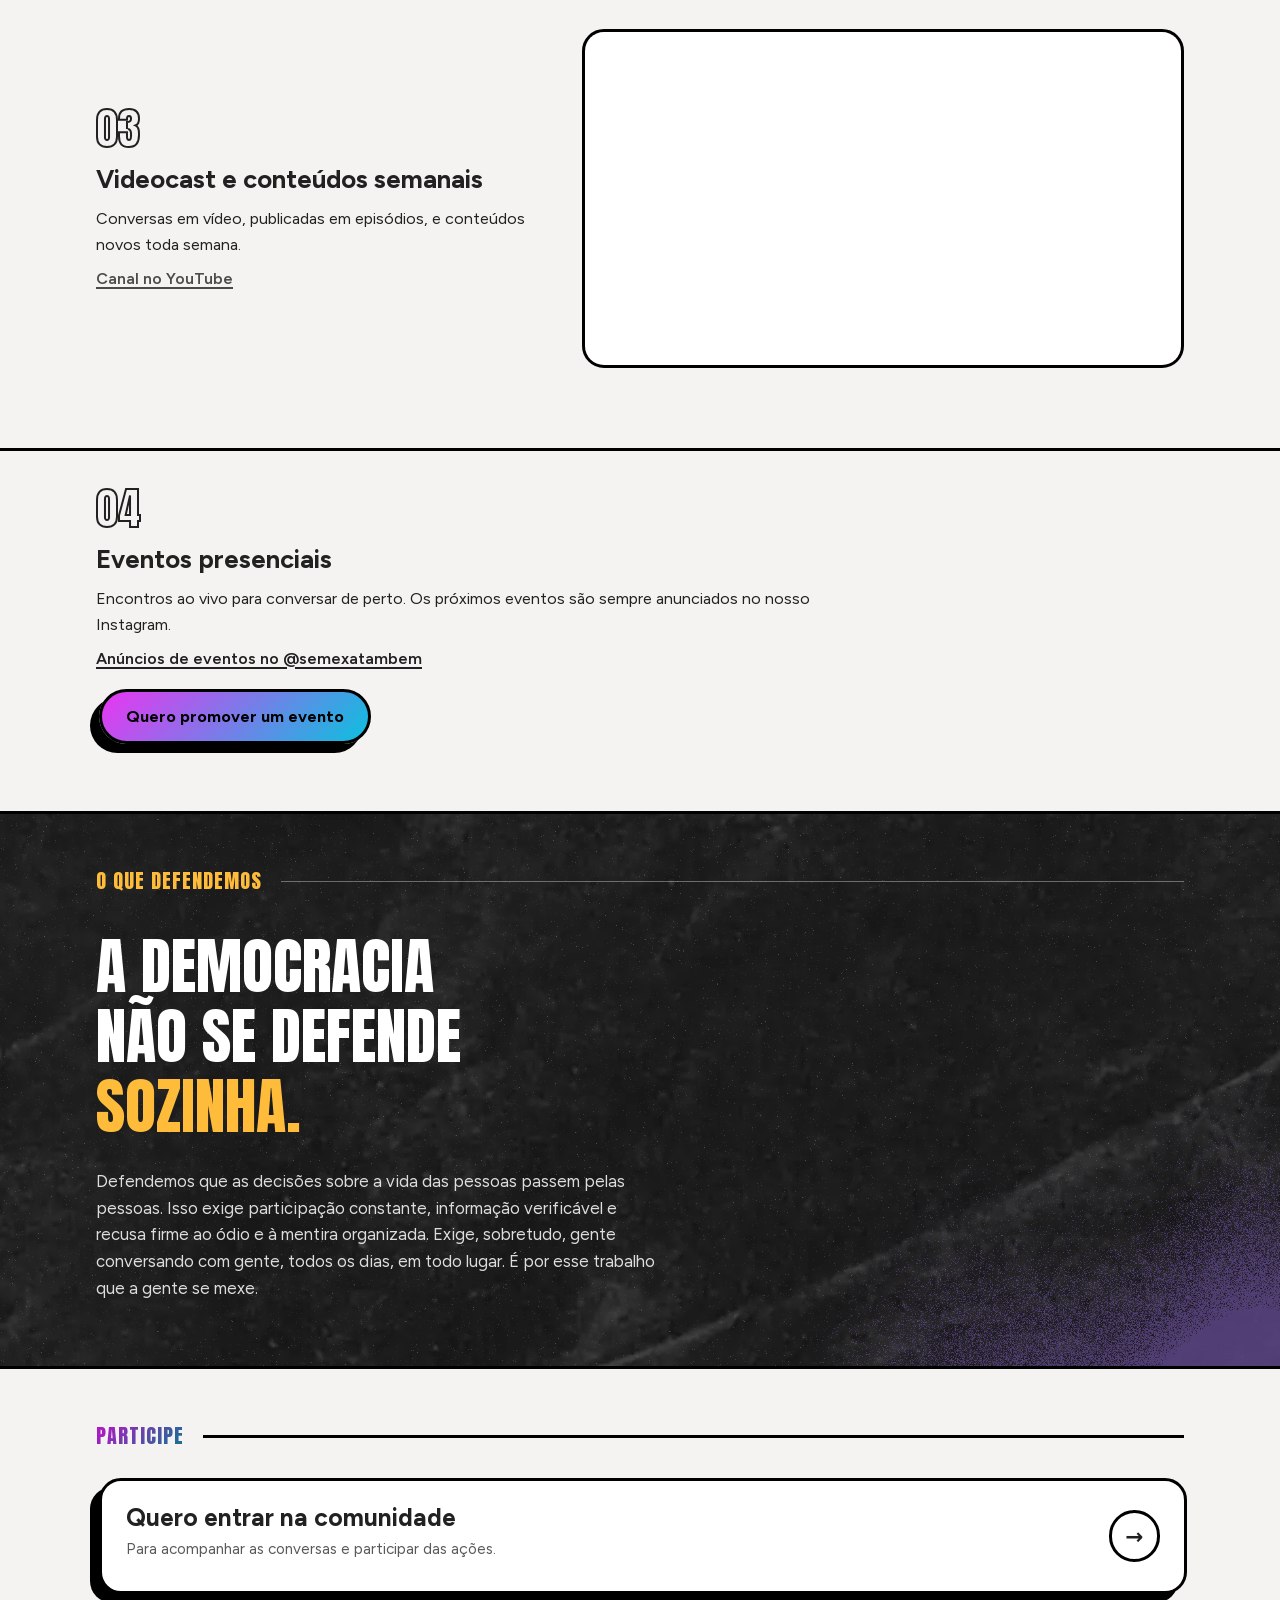
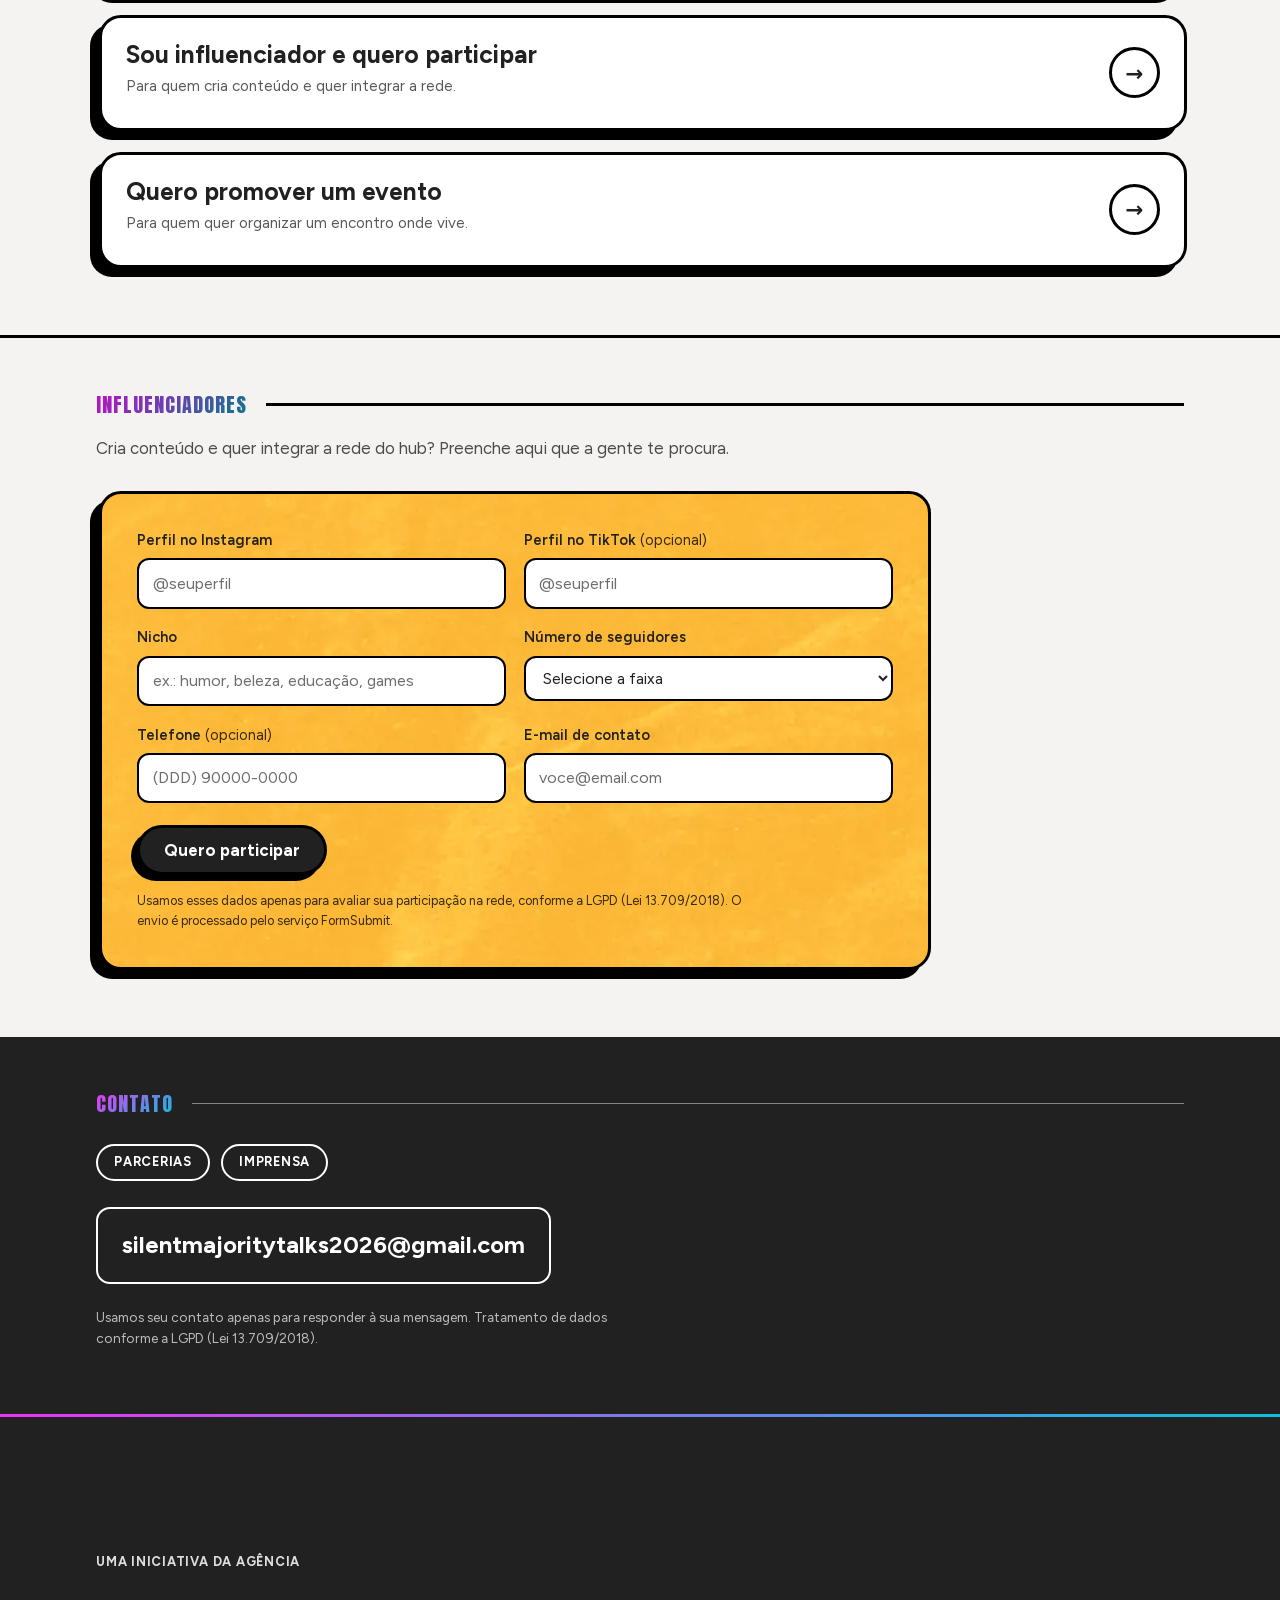
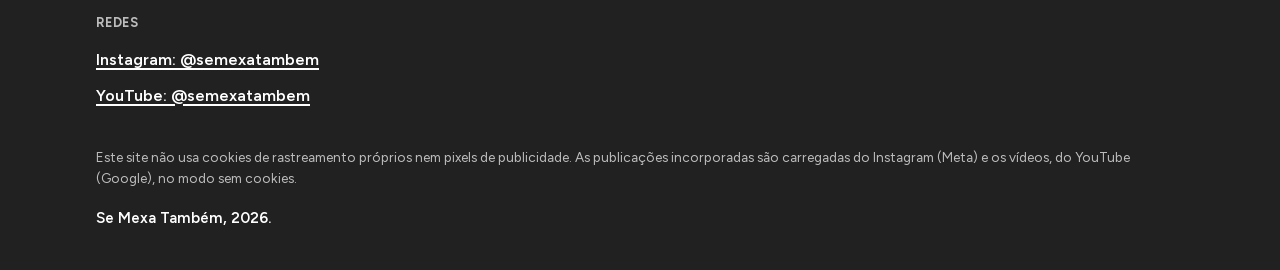
==== commit e71fc332: "O que defendemos: névoa sem aresta dura, pé do celular que funciona, til livre, um acento só - nevoa" ====
--- a/index.html
+++ b/index.html
@@ -35,7 +35,7 @@
   <link rel="icon" type="image/png" sizes="64x64" href="assets/favicon-64.png">
   <link rel="apple-touch-icon" href="assets/apple-touch-icon.png">
 
-  <link rel="stylesheet" href="css/style.css?v=52">
+  <link rel="stylesheet" href="css/style.css?v=53">
 
   <script type="application/ld+json">{"@context":"https://schema.org","@type":"Organization","name":"Se Mexa Também","alternateName":["SMT","Silent Majority Talks"],"url":"https://semexatambem.com/","logo":"https://semexatambem.com/assets/og.png","email":"silentmajoritytalks2026@gmail.com","sameAs":["https://www.instagram.com/semexatambem"]}</script>
 </head>
@@ -180,8 +180,8 @@
         <div class="cabeca">
           <h2 id="titulo-defendemos" class="dizer">O que defendemos</h2>
         </div>
-        <p class="convicao">A democracia não se defende <span>sozinha</span>.</p>
-        <p class="apoio apoio--marcado">Defendemos que as decisões sobre a vida das pessoas passem pelas pessoas. Isso exige participação constante, informação verificável e recusa firme ao ódio e à mentira organizada. Exige, sobretudo, gente conversando com gente, todos os dias, em todo lugar. É por esse trabalho que a gente se mexe.</p>
+        <p class="convicao">A democracia não se defende <span>sozinha.</span></p>
+        <p class="apoio">Defendemos que as decisões sobre a vida das pessoas passem pelas pessoas. Isso exige participação constante, informação verificável e recusa firme ao ódio e à mentira organizada. Exige, sobretudo, gente conversando com gente, todos os dias, em todo lugar. É por esse trabalho que a gente se mexe.</p>
       </div>
     </section>
 
--- a/css/style.css
+++ b/css/style.css
@@ -405,29 +405,28 @@
 }
 
 .secao--papel { position: relative; overflow: hidden; }
+/* pé cresce de 4rem (≥900px) a 8rem (≤675px) para a névoa ficar abaixo do parágrafo no celular */
+.secao.secao--papel { padding-bottom: clamp(4rem, 20rem - 28.45vw, 8rem); }
 .secao--papel > .container { position: relative; z-index: 1; }
 
+/* névoa do manual nasce do canto inferior direito: o asset esvanece à esquerda e no topo,
+   a caixa sangra pela direita e o núcleo denso sai pelo pé; nenhuma aresta aparece no painel */
 .secao--papel::before {
   content: "";
   position: absolute;
   right: -6%;
-  bottom: -8%;
-  width: min(46vw, 720px);
+  bottom: 0;
+  width: min(max(46vw, 520px), 90vw, 720px);
   aspect-ratio: 900 / 700;
   background: url("../assets/texturas/nevoa-roxa.webp") center / contain no-repeat;
   opacity: 0.85;
+  transform: translateY(22%);
   pointer-events: none;
 }
 
-.secao--papel .convicao { color: var(--branco); max-width: 14ch; }
-.secao--papel .convicao span { background: none; -webkit-background-clip: border-box; background-clip: border-box; color: var(--rosa); }
-.secao--papel .apoio { color: rgba(255, 255, 255, 0.85); }
-.secao--papel .apoio--marcado::before { border-color: var(--branco); background: var(--amarelo); }
-
-@media (max-width: 899.98px) {
-  .secao--papel { padding-bottom: 12rem; }
-  .secao--papel::before { width: min(90vw, 520px); right: -20%; bottom: -10%; }
-}
+.secao--papel .convicao { color: var(--branco); }
+.secao--papel .convicao span { color: var(--amarelo); }
+.secao--papel .apoio { color: rgba(255, 255, 255, 0.85); margin-top: 1.6rem; max-width: 52ch; }
 
 .faixa--no-papel { background: transparent; border-top: 1px solid rgba(255, 255, 255, 0.28); border-bottom: 0; }
 
@@ -603,7 +602,7 @@
 .painel-papel {
   background-color: #202020;
   background-image: url("../assets/texturas/grao.png"), url("../assets/texturas/papel-preto.webp");
-  background-size: 512px 512px, 900px auto;
+  background-size: 512px 512px, max(100%, 900px) auto;
   background-repeat: repeat, repeat;
   background-position: 0 0, center top;
   color: var(--branco);
@@ -639,6 +638,9 @@
   grid-column: 1 / -1;
   max-width: 46rem;
 }
+
+/* o fecho da seção já dá o respiro: sem somar o pé da grade, a emenda com o painel seguinte fica igual à de baixo */
+.bloco:last-of-type .bloco__grade { padding-bottom: 0; }
 
 @media (min-width: 900px) {
   .bloco__grade {
@@ -750,43 +752,15 @@
 
 .convicao {
   font-family: var(--fonte-dizeres);
-  font-size: clamp(2.3rem, 6vw, 3.9rem);
-  line-height: 1;
+  font-size: clamp(min(3rem, 13.5vw), 6vw, 3.9rem);
+  line-height: 1.12; /* Anton em caixa alta: abaixo disso o til do Ã encosta na linha de cima */
   letter-spacing: 0;
   text-transform: uppercase;
   margin-top: 2.2rem;
-  max-width: 18ch;
+  max-width: 14ch;
 }
 
 .convicao span { color: var(--rosa-texto); }
-
-@supports ((-webkit-background-clip: text) or (background-clip: text)) {
-  .convicao span {
-    background-image: var(--grad-texto);
-    -webkit-background-clip: text;
-    background-clip: text;
-    color: transparent;
-  }
-}
-
-.apoio--marcado {
-  margin-top: 1.6rem;
-  max-width: 52ch;
-  position: relative;
-  padding-left: 1.7rem;
-}
-
-.apoio--marcado::before {
-  content: "";
-  position: absolute;
-  left: 0;
-  top: 0.32em;
-  width: 14px;
-  height: 14px;
-  border-radius: 5px;
-  border: 2px solid var(--preto);
-  background-image: var(--grad);
-}
 
 /* ==========================================================================
    Participe: portas-cartaz
@@ -1130,8 +1104,9 @@
   content: "";
   position: absolute;
   right: -6%;
-  bottom: -8%;
-  width: min(50vw, 720px);
+  bottom: 0;
+  transform: translateY(22%);
+  width: min(max(50vw, 520px), 90vw, 720px);
   aspect-ratio: 900 / 700;
   background: url("../assets/texturas/nevoa-teal.webp") center / contain no-repeat;
   opacity: 0.85;
@@ -1144,7 +1119,6 @@
 
 @media (max-width: 759.98px) {
   .pagina-404-fundo .pagina-404 { justify-content: flex-start; padding-top: 4rem; padding-bottom: 12rem; }
-  .pagina-404-fundo::before { width: min(90vw, 520px); right: -20%; bottom: -10%; }
 }
 
 .pagina-404 {
@@ -1349,7 +1323,7 @@
 .edital-leitura {
   background-color: #202020;
   background-image: url("../assets/texturas/grao.png"), url("../assets/texturas/papel-preto.webp");
-  background-size: 512px 512px, 900px auto;
+  background-size: 512px 512px, max(100%, 900px) auto;
   background-repeat: repeat, repeat;
 }
 
@@ -2240,6 +2214,8 @@
   .faixa-edital, .edital-leitura, .formulario { background-image: none; }
   .secao--papel::before, .pagina-404-fundo::before { display: none; }
   .secao--papel .convicao, .secao--papel .apoio { color: var(--tinta); }
+  .painel-papel .cabeca::after { height: 3px; background: var(--preto); }
+  .secao.secao--papel { padding-bottom: 0.4rem; }
   .concurso-so-print { display: flex; }
   .concurso-abre .concurso__titulo, .concurso-abre .concurso__sub { color: var(--tinta) !important; }
   * {
@@ -2299,6 +2275,7 @@
   /* texto recortado em degradê imprime com contorno fantasma: no papel vira cor sólida */
   .dizer,
   .concurso__titulo span,
+  .secao--papel .convicao span,
   .edital__essencial b {
     background: none !important;
     -webkit-background-clip: border-box !important;
